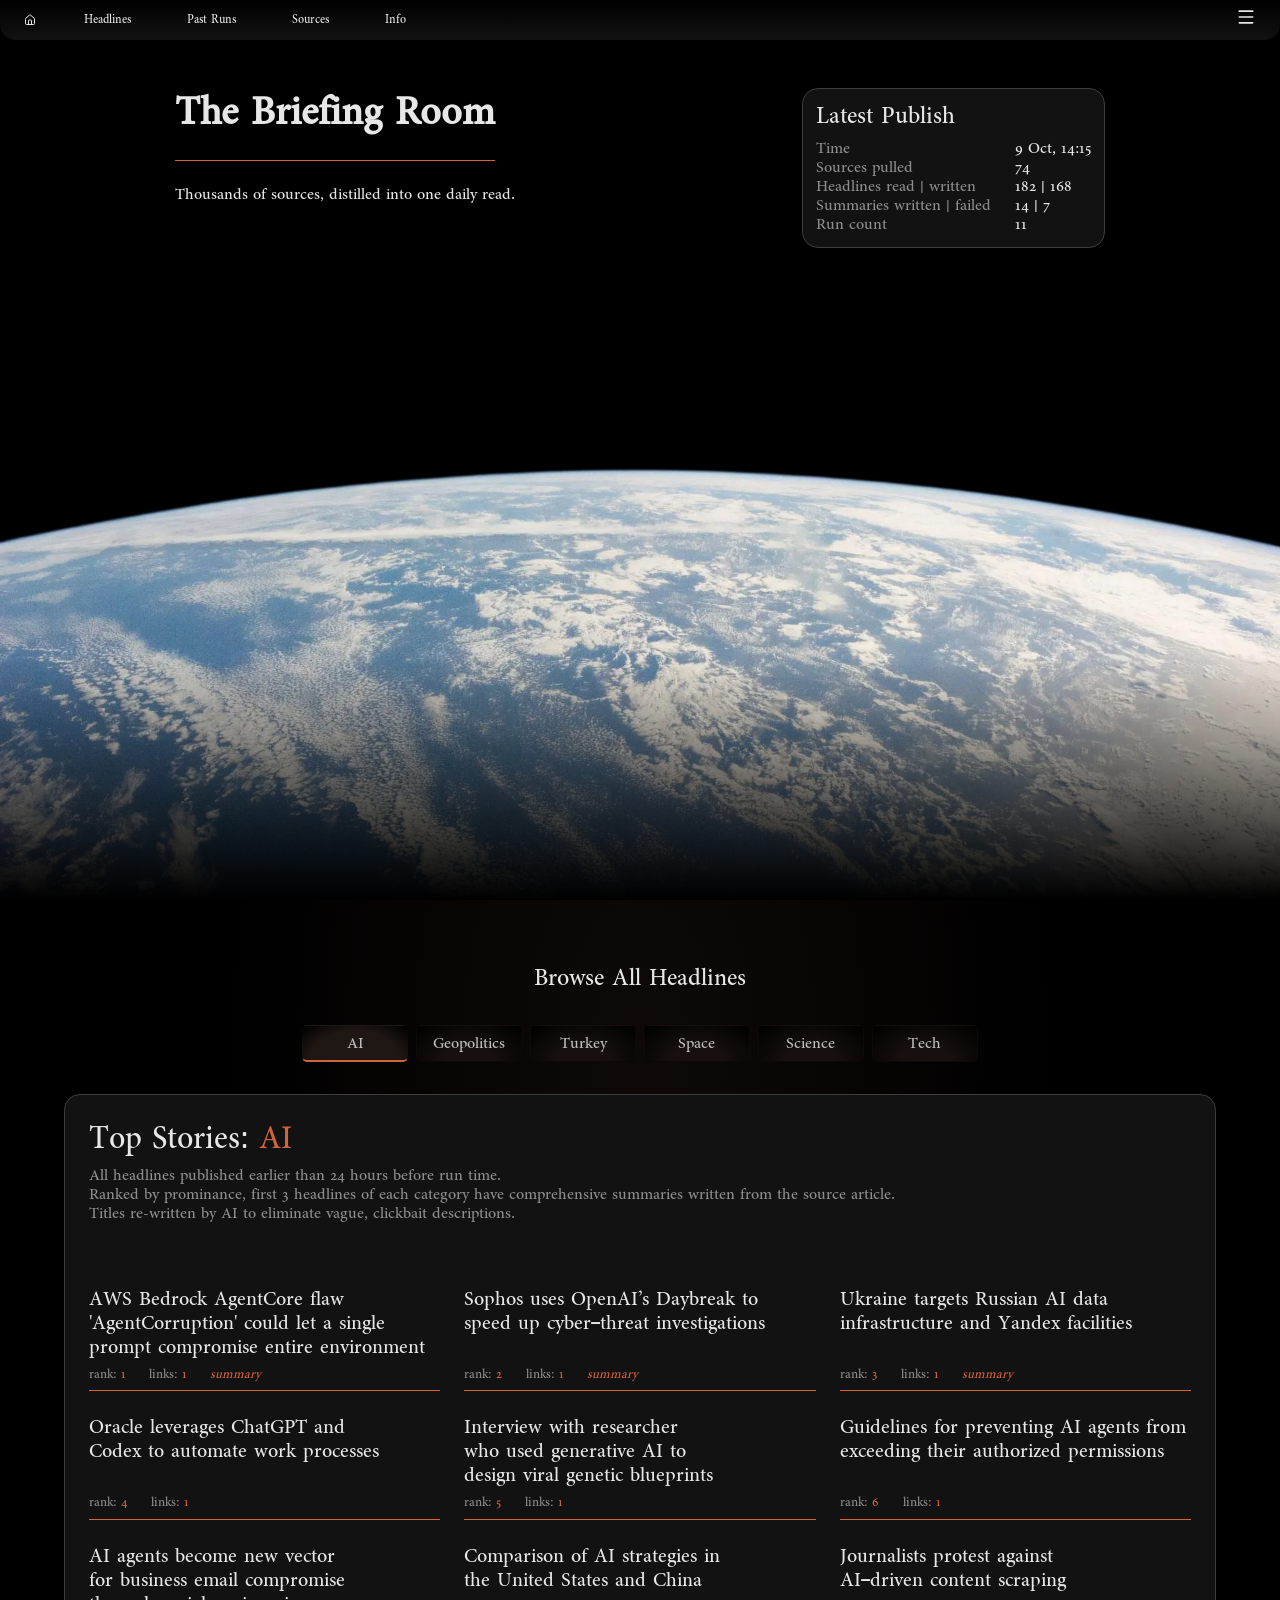
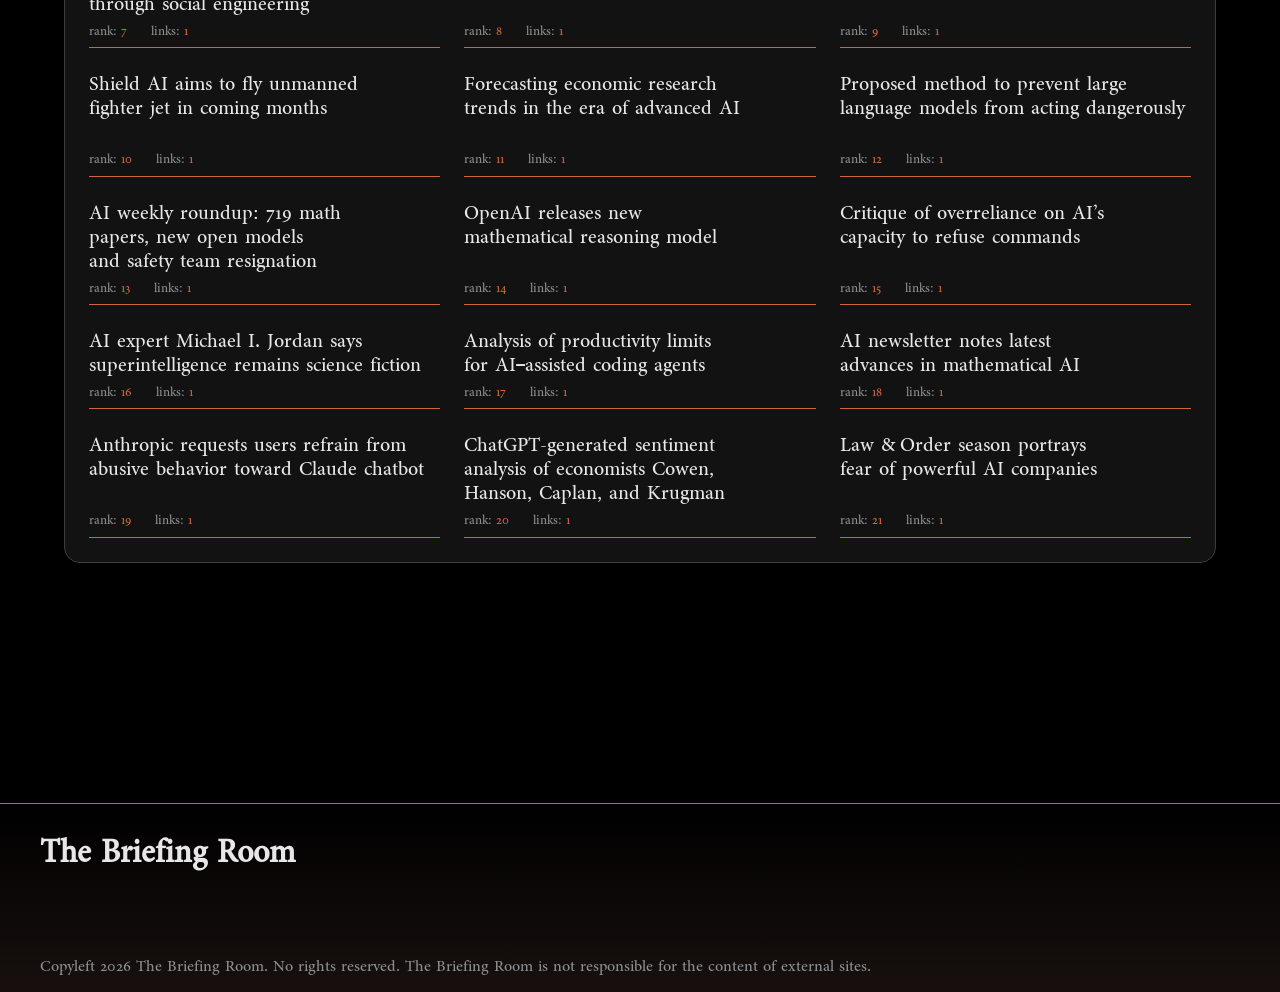
==== index.html @ f0067b44 "tr update 3" ====
<!DOCTYPE html><html lang="en" data-ws-project="fb9120da-2b1c-4ccf-bf5f-71def2e6c4e9" data-ws-version="3525" data-ws-last-published="2026-09-27T17:08:32.167Z"><head><link rel="stylesheet" type="text/css" href="/assets/static/index.CvDtAY9v.css"><meta charSet="UTF-8"/><meta name="viewport" content="width=device-width,initial-scale=1"/><link rel="preload" href="/assets/Shafarik-Regular_9bSiKbB4j5vcWp-Bxa6OO.ttf" as="font" crossorigin="anonymous"/><link rel="preload" href="/assets/earthtrp_NDisKrvY9HF0jDe0xLsCO.png" as="image"/><meta property="og:url" content="https://url/"/><meta property="og:title" content="The Briefing Room"/><meta property="og:type" content="website"/><meta name="description" content="Thousands of sources, distilled into one daily read."/><meta property="og:description" content="Thousands of sources, distilled into one daily read."/><title>The Briefing Room</title></head><body class="w-element cfxppza"><div class="w-box"><div style="display:contents"><div style="display:contents"><div class="w-html-embed"><style>

  p {
    margin: 0;
  }

  html {
    scrollbar-width: thin;
    scrollbar-color: #5a5a5a #0a0a0a;
  }

</style></div><nav class="w-box csfnuu6 c17rhx11 c70x67w cbc2eum c161xukc cd4351x cob4xeh c2n3q7c czy33w6 c1f3638n c1t81kl c18595wj cv0opgf cljibk4 c1rydsyj c2k7pl0 c18to597 chbtxn1 cdohhj7 crph8oc cne54ou cg4hdbz c16r4tsj cuii3fp c1ijdlmk cxcleii cvoe0gd c11pdxef cvtfhx3 cnh0o2g cnlv0lv c15sv4fy c19ictfg"><a class="w-link c1twez3z c1gee7l9 cvin9p0 cyvct4 c16izf2h c698tej c5f1x74 cckc86t c1b3f41s c1bltn2j cgv4qat ck480fc c1n0uj3l c196khc8 c133gri6" href="/#Hero"><div class="w-html-embed cvin9p0 cpd980g c8mdhbu c1x5tyz3 c1v4y7im c1hqtvw0 cl8jiqw"><svg xmlns="http://www.w3.org/2000/svg" width="100%" height="100%" viewBox="0 0 24 24" fill="none" stroke="currentColor" stroke-width="2" stroke-linecap="round" stroke-linejoin="round" class="lucide lucide-house preview-icon"><path d="M15 21v-8a1 1 0 0 0-1-1h-4a1 1 0 0 0-1 1v8"/><path d="M3 10a2 2 0 0 1 .709-1.528l7-6a2 2 0 0 1 2.582 0l7 6A2 2 0 0 1 21 10v9a2 2 0 0 1-2 2H5a2 2 0 0 1-2-2z"/></svg></div></a><a class="w-link c1twez3z c1gee7l9 cvin9p0 cyvct4 c16izf2h c698tej c5f1x74 cckc86t c1b3f41s c1bltn2j cgv4qat ck480fc c1ah1v8z c196khc8 c133gri6" href="/#headlines"><p class="w-element">Headlines</p></a><a class="w-link c1twez3z c1gee7l9 cvin9p0 cyvct4 c16izf2h c698tej c5f1x74 cckc86t c1b3f41s c1bltn2j cgv4qat ck480fc c1ah1v8z c196khc8 c133gri6" href="#"><p class="w-element">Past Runs</p></a><a class="w-link c1twez3z c1gee7l9 cvin9p0 cyvct4 c16izf2h c698tej c5f1x74 cckc86t c1b3f41s c1bltn2j cgv4qat ck480fc c1ah1v8z c196khc8 c133gri6" href="#"><p class="w-element">Sources</p></a><a class="w-link c1twez3z c1gee7l9 cvin9p0 cyvct4 c16izf2h c698tej c5f1x74 cckc86t c1b3f41s c1bltn2j cgv4qat ck480fc c1ah1v8z c196khc8 c133gri6" href="#"><p class="w-element">Info</p></a><div class="w-element c17rhx11 cob4xeh cawno9i cxcleii c1bijo7k c5pdrki"><div class="w-element c7c5reo c5nbs2c chqqrp8"><button type="button" class="w-button c1twez3z c1gee7l9 cvin9p0 cyvct4 c16izf2h c698tej c5f1x74 cckc86t c1b3f41s c1bltn2j cgv4qat ck480fc c16r4tsj c1e5288q c1nons42 c16ipnxn cqbvvfj c1n0uj3l c196khc8" aria-haspopup="dialog" aria-expanded="false" data-state="closed"><div class="w-html-embed cvin9p0 c8dhq8x c1xwsfan c1ckvzrg cevczoe c1ravfdv c1uuucxm c19bqqfi c14ju4kd"><svg xmlns="http://www.w3.org/2000/svg" width="100%" height="100%" viewBox="0 0 24 24" fill="none" stroke="currentColor" stroke-width="2" stroke-linecap="round" stroke-linejoin="round" class="lucide lucide-menu preview-icon"><path d="M4 5h16"/><path d="M4 12h16"/><path d="M4 19h16"/></svg></div></button></div></div></nav></div></div><main class="w-box"><section id="Hero" class="w-box c1twyaqb c1tjgi2 c20egce cdgoe1p comhyvp c19vydaa c1ckfhu3 ce4mkq5 c3on4g8 c19f70lm cb7yes4 c15wyout c15iybqc c1vf0kms c1o5ew88 c44amu5"><div class="w-box csfnuu6 c17rhx11 c70x67w cbc2eum c161xukc c149rcjr cob4xeh c1j51fr2 cp232cs c18ead0b c1t7by27 c1gd8e62"><div class="w-element cob4xeh coov778 cq6r7yr cyvct4 c114ejvr c1bzd6sk c1okz6h8 c18ulycg c15omdv4"><div class="w-element c1j51fr2 c5lhmjb c16izf2h cob4xeh czy33w6 c1f3638n ckuz4de c1w1ffgk chdhkzq c1aoda1l c1jjjse2 cdagd3j"><h1 class="w-element c298lu1 c8a0nsd c13oh3ta c1gee7l9 cln2jy9 cumn5oe cyloomc c2wkjg chrrpd4 cij2lx0 co7okdx">The Briefing Room</h1><p class="w-element c1t2qlgr">Thousands of sources, distilled into one daily read.</p></div><div class="w-element cob4xeh c1j51fr2 c1fo75f4 ctq28j8 c1e4jcf0 crn0ak9 cne54ou cg4hdbz c1k18c5f c1p73hxi ca6hzv8 cf6sbe9"><div class="w-element"><h3 class="w-element cfxppza c13oh3ta cpse1oy c1vypw6b">Latest Publish</h3></div><div class="w-element c1nm5j5h c1oylv2s cnsejjd c1rydsyj c1t81kl c16v0ii6 c18ead0b"><p class="w-element c18p3bgh">Time</p><p data-stat="last_run" class="w-element c1hfqx2c">Today, 08:21</p><p class="w-element c18p3bgh">Sources pulled</p><p data-stat="sources" class="w-element c1hfqx2c">74</p><p class="w-element c18p3bgh">Headlines read | written</p><p data-stat="headlines" class="w-element c1hfqx2c">189 | 170</p><p class="w-element c18p3bgh">Summaries written | failed</p><p data-stat="summaries" class="w-element c1hfqx2c">13 | 21</p><p class="w-element c18p3bgh">Run count</p><p data-stat="runs" class="w-element c1hfqx2c">3</p></div></div></div></div></section><section id="headlines" class="w-box cj5okpt c1iqb3yf csn8sih cfj54ic c14exf0c"><div class="w-box csfnuu6 c17rhx11 c70x67w cbc2eum c161xukc c149rcjr cob4xeh c1j51fr2 cp232cs c18ead0b c1t7by27 c1iu21ve cryj5ix cvrk7l6 crn5511"><div class="w-element cob4xeh c1j51fr2 cyvct4 c16izf2h c161xukc czy33w6 c1f3638n"><h2 class="w-element cfxppza c13oh3ta cgicz1m c1gee7l9 c1ow0dso c1rzyz99 cq4mt3p">Browse All Headlines</h2><div dir="ltr" data-orientation="horizontal" class="w-tabs cob4xeh c1j51fr2 czy33w6 c1f3638n cyvct4 c1t81kl c161xukc"><div role="tablist" aria-orientation="horizontal" class="w-tabs-list cds45qa cv0opgf cljibk4 c1rydsyj c1fo75f4 ctq28j8 c1t7by27 ct1cei5 c16r4tsj c19biwap c1gueel3 c85h01x c1ykajb7 c1hx5mxa cgb6b6z c1rcw0yo c1ouz2nq c15yupff cqml774 cs9lo4i" tabindex="-1" data-orientation="horizontal" style="outline:none"><button type="button" role="tab" aria-selected="true" aria-controls="radix-:R2l6:-content-0" data-state="active" id="radix-:R2l6:-trigger-0" data-ws-index="0" class="w-tab-trigger cl7p042 c19biwap c1gueel3 c85h01x c1ykajb7 c16r4tsj c133u2rr c2p04ir c2w1pbo cxbee05 crh7z99 c1ow92r5 c1esvgya coj5cxm c3iichp c1llhdmq cbzc1hm c11y0hkl c562f7v cn2331d c1x2n9r6 c13ihcxf c1xjarkk cs52r4m ck388ga cnyl20t c186lo8p cejhyyt c1aty77d c1qnyub7" tabindex="-1" data-orientation="horizontal" data-radix-collection-item=""><div class="w-element"><h3 class="w-element cfxppza c13oh3ta cpse1oy c1dh33ct c1ckvzrg cevczoe c1ravfdv c1uuucxm c1v4y7im cpon7vt">AI</h3></div></button><button type="button" role="tab" aria-selected="false" aria-controls="radix-:R2l6:-content-1" data-state="inactive" id="radix-:R2l6:-trigger-1" data-ws-index="1" class="w-tab-trigger cl7p042 c19biwap c1gueel3 c85h01x c1ykajb7 c16r4tsj c133u2rr c2p04ir c2w1pbo cxbee05 crh7z99 c1ow92r5 c1esvgya coj5cxm c3iichp c1llhdmq cbzc1hm c11y0hkl c562f7v cn2331d c1x2n9r6 c13ihcxf c1xjarkk cs52r4m ck388ga cnyl20t c186lo8p cejhyyt c1aty77d c1qnyub7" tabindex="-1" data-orientation="horizontal" data-radix-collection-item=""><div class="w-element"><h3 class="w-element cfxppza c13oh3ta cpse1oy c1dh33ct c1ckvzrg cevczoe c1ravfdv c1uuucxm c1v4y7im cpon7vt">Geopolitics</h3></div></button><button type="button" role="tab" aria-selected="false" aria-controls="radix-:R2l6:-content-2" data-state="inactive" id="radix-:R2l6:-trigger-2" data-ws-index="2" class="w-tab-trigger cl7p042 c19biwap c1gueel3 c85h01x c1ykajb7 c16r4tsj c133u2rr c2p04ir c2w1pbo cxbee05 crh7z99 c1ow92r5 c1esvgya coj5cxm c3iichp c1llhdmq cbzc1hm c11y0hkl c562f7v cn2331d c1x2n9r6 c13ihcxf c1xjarkk cs52r4m ck388ga cnyl20t c186lo8p cejhyyt c1aty77d c1qnyub7" tabindex="-1" data-orientation="horizontal" data-radix-collection-item=""><div class="w-element"><h3 class="w-element cfxppza c13oh3ta cpse1oy c1dh33ct c1ckvzrg cevczoe c1ravfdv c1uuucxm c1v4y7im cpon7vt">Turkey</h3></div></button><button type="button" role="tab" aria-selected="false" aria-controls="radix-:R2l6:-content-3" data-state="inactive" id="radix-:R2l6:-trigger-3" data-ws-index="3" class="w-tab-trigger cl7p042 c19biwap c1gueel3 c85h01x c1ykajb7 c16r4tsj c133u2rr c2p04ir c2w1pbo cxbee05 crh7z99 c1ow92r5 c1esvgya coj5cxm c3iichp c1llhdmq cbzc1hm c11y0hkl c562f7v cn2331d c1x2n9r6 c13ihcxf c1xjarkk cs52r4m ck388ga cnyl20t c186lo8p cejhyyt c1aty77d c1qnyub7" tabindex="-1" data-orientation="horizontal" data-radix-collection-item=""><div class="w-element"><h3 class="w-element cfxppza c13oh3ta cpse1oy c1dh33ct c1ckvzrg cevczoe c1ravfdv c1uuucxm c1v4y7im cpon7vt">Space</h3></div></button><button type="button" role="tab" aria-selected="false" aria-controls="radix-:R2l6:-content-4" data-state="inactive" id="radix-:R2l6:-trigger-4" data-ws-index="4" class="w-tab-trigger cl7p042 c19biwap c1gueel3 c85h01x c1ykajb7 c16r4tsj c133u2rr c2p04ir c2w1pbo cxbee05 crh7z99 c1ow92r5 c1esvgya coj5cxm c3iichp c1llhdmq cbzc1hm c11y0hkl c562f7v cn2331d c1x2n9r6 c13ihcxf c1xjarkk cs52r4m ck388ga cnyl20t c186lo8p cejhyyt c1aty77d c1qnyub7" tabindex="-1" data-orientation="horizontal" data-radix-collection-item=""><div class="w-element"><h3 class="w-element cfxppza c13oh3ta cpse1oy c1dh33ct c1ckvzrg cevczoe c1ravfdv c1uuucxm c1v4y7im cpon7vt">Science</h3></div></button><button type="button" role="tab" aria-selected="false" aria-controls="radix-:R2l6:-content-5" data-state="inactive" id="radix-:R2l6:-trigger-5" data-ws-index="5" class="w-tab-trigger cl7p042 c19biwap c1gueel3 c85h01x c1ykajb7 c16r4tsj c133u2rr c2p04ir c2w1pbo cxbee05 crh7z99 c1ow92r5 c1esvgya coj5cxm c3iichp c1llhdmq cbzc1hm c11y0hkl c562f7v cn2331d c1x2n9r6 c13ihcxf c1xjarkk cs52r4m ck388ga cnyl20t c186lo8p cejhyyt c1aty77d c1qnyub7" tabindex="-1" data-orientation="horizontal" data-radix-collection-item=""><div class="w-element"><h3 class="w-element cfxppza c13oh3ta cpse1oy c1dh33ct c1ckvzrg cevczoe c1ravfdv c1uuucxm c1v4y7im cpon7vt">Tech</h3></div></button></div><div data-state="active" data-orientation="horizontal" role="tabpanel" aria-labelledby="radix-:R2l6:-trigger-0" id="radix-:R2l6:-content-0" tabindex="0" data-ws-index="0" class="w-tab-content c161xukc" style="animation-duration:0s"><div class="w-element c161xukc c1k18c5f c1e4jcf0 crn0ak9 cne54ou cg4hdbz cob4xeh c1j51fr2 coov778 cq6r7yr c1p73hxi c1wtb2nd c1dquc6e"><div class="w-element cob4xeh c1j51fr2 c1fo75f4 ctq28j8"><h2 class="w-element cfxppza c13oh3ta cgicz1m c1gee7l9 cnebf8">Top Stories: <span class="w-element c164z340">AI</span></h2><p class="w-element c18p3bgh cizh036 c169yw6o">Ranked by prominance, first 3 headlines of each category have comprehensive summaries written from the source article.<br/><br/>Tap on the headlines to reveal content.</p><p class="w-element c18p3bgh c133gri6">All headlines published earlier than 24 hours before run time.<br/>Ranked by prominance, first 3 headlines of each category have comprehensive summaries written from the source article.<br/>Titles re-written by AI to eliminate vague, clickbait descriptions.</p></div><div data-headlines="AI" class="w-element c1nm5j5h c1j51fr2 czy33w6 c1f3638n cwenp1l c1ncd8jc c1rydsyj c161xukc cpyyiwy c108y1je c11x10w6 cxcleii"><div data-card="1" class="w-element cob4xeh c1j51fr2 c1fo75f4 ctq28j8 c1ehtneo cx36i7r c1h7bhpc cyloomc c2wkjg chrrpd4 cij2lx0"><div data-role="toggle" class="w-element cob4xeh c1j51fr2 c1fo75f4 ctq28j8 c5f1x74 cvnxmvu"><h4 data-role="title" class="w-element cfxppza c13oh3ta cpse1oy crsdh4j c1hfqx2c crmkuje c161o86n c1t0fj36 cq1tmrv">Researchers announce a faster method for breaking RSA encryption</h4><div class="w-element cvin9p0 czy33w6 c1f3638n c18p3bgh cyvct4 c1t81kl cxpzdud cvygzud"><div class="w-element cvin9p0 cyvct4 c1t81kl c1lxely5 cjwf4n6"><p class="w-element c1v4y7im">rank:</p><p data-role="rank" class="w-element c164z340">0</p></div><div class="w-element cvin9p0 cyvct4 c1t81kl c1lxely5 cjwf4n6"><p class="w-element c1v4y7im">links:</p><p data-role="linkcount" class="w-element c164z340">0</p></div><div class="w-element cvin9p0 c1lxely5 cjwf4n6"><p data-role="summary-flag" class="w-element c164z340 c1kutpm2">summary</p></div></div></div><div data-role="panel" class="w-element czc2ibc c1aauwkp ce19ofo chbtxn1 c1k18c5f cj5okpt cbc2eum c70x67w chhlj9m c161xukc cb62y8o c1jnc5zi c19znql2 c1njd4nq ctgokv9 c1rzyz99"><p data-role="summary" class="w-element c12h8662 c1u7fets cl8jiqw c1ehtneo">GitLab has disclosed a critical remote code execution (RCE) flaw, tracked as CVE-2026-90970, in its AI Gateway service that could allow authenticated users with Duo Agent Platform access to execute arbitrary commands on unpatched instances. The vulnerability, stemming from improper input neutralization, affects self-hosted AI Gateway deployments used by GitLab Self-Managed customers, though GitLab-hosted instances are already protected. GitLab has released patches in versions 19.2.4, 19.3.2, and 19.4.1 and urged immediate upgrades to mitigate the risk. This follows last month’s disclosure of a maximum-severity path traversal flaw in GitLab’s core editions that CISA added to its list of actively exploited vulnerabilities. As GitLab is widely used among Fortune 100 companies and other major enterprises, the impact of unpatched flaws could be significant.</p><div class="w-element cob4xeh c1j51fr2 c1fo75f4 ctq28j8 c161xukc"><a href="https://arstechnica.com/space/2026/10/rocket-report-spacex-completes-launch-triple-header-rocket-lab-nets-big-contract/" data-role="link" target="_blank" class="w-element c18p3bgh cqzezkl c1kutpm2 c16utfn5 c1761s3m ctsemvd c1rbzq2u c1jg59vd c9thjhi c1qm1t9r c196khc8">arstechnica.com</a></div></div></div></div></div></div><div data-state="inactive" data-orientation="horizontal" role="tabpanel" aria-labelledby="radix-:R2l6:-trigger-1" hidden="" id="radix-:R2l6:-content-1" tabindex="0" data-ws-index="1" class="w-tab-content c161xukc"></div><div data-state="inactive" data-orientation="horizontal" role="tabpanel" aria-labelledby="radix-:R2l6:-trigger-2" hidden="" id="radix-:R2l6:-content-2" tabindex="0" data-ws-index="2" class="w-tab-content c161xukc"></div><div data-state="inactive" data-orientation="horizontal" role="tabpanel" aria-labelledby="radix-:R2l6:-trigger-3" hidden="" id="radix-:R2l6:-content-3" tabindex="0" data-ws-index="3" class="w-tab-content c161xukc"></div><div data-state="inactive" data-orientation="horizontal" role="tabpanel" aria-labelledby="radix-:R2l6:-trigger-4" hidden="" id="radix-:R2l6:-content-4" tabindex="0" data-ws-index="4" class="w-tab-content c161xukc"></div><div data-state="inactive" data-orientation="horizontal" role="tabpanel" aria-labelledby="radix-:R2l6:-trigger-5" hidden="" id="radix-:R2l6:-content-5" tabindex="0" data-ws-index="5" class="w-tab-content c161xukc"></div></div></div></div></section></main><div style="display:contents"><div style="display:contents"><footer class="w-box"><div class="w-box csfnuu6 c17rhx11 c1hqtvw0 cawno9i c161xukc cd4351x cob4xeh c1j51fr2 coov778 cq6r7yr c1t7by27 c1gd8e62 c18f5aff c1ehtneo c16r4tsj c27gpgy c1u7fets c1ad2flo c2wkjg ck7f8 cij2lx0"><div class="w-element cob4xeh c2n3q7c c1t7by27 c2q4whl c17rhx11 csfnuu6 c161xukc"><div class="w-element"><h1 class="w-element c1waw16c">The Briefing Room</h1></div><a class="w-link c1twez3z c1gee7l9 cizh036 cyvct4 c16izf2h c698tej c5f1x74 cckc86t c1b3f41s c1bltn2j cgv4qat ck480fc c1n0uj3l c196khc8 cxcleii" href="/#Hero"><div class="w-html-embed cvin9p0 cpd980g c8mdhbu c1x5tyz3 c1v4y7im c1hqtvw0 cl8jiqw c1fondtf c1ehczsg c1jjjse2 cdagd3j cnh0o2g cnlv0lv c15sv4fy c19ictfg cv51k3d c13i91gs cs3jc1d c1kylopl c1bohih1 ck6wwn5"><svg xmlns="http://www.w3.org/2000/svg" width="100%" height="100%" viewBox="0 0 24 24" fill="none" stroke="currentColor" stroke-width="2" stroke-linecap="round" stroke-linejoin="round" class="lucide lucide-arrow-up preview-icon"><path d="m5 12 7-7 7 7"/><path d="M12 19V5"/></svg></div></a></div><div class="w-element cx36i7r cxpzdud c17rhx11 csfnuu6 c161xukc c2q4whl"><div class="w-element c1ehtneo"><p class="w-element c1ow0dso c18p3bgh">Copyleft 2026 The Briefing Room. No rights reserved. The Briefing Room is not responsible for the content of external sites.</p></div></div></div></footer></div></div></div><script id="vike_pageContext" type="application/json">{"pageId":"\/pages\/index","routeParams":{},"data":{"url":"https:\/\/url\/","system":{"params":{},"search":{},"origin":"https:\/\/url","pathname":"\/"},"resources":{},"pageMeta":{"title":"The Briefing Room","description":"Thousands of sources, distilled into one daily read.","excludePageFromSearch":false,"language":"!undefined","socialImageAssetName":"!undefined","socialImageUrl":"!undefined","status":"!undefined","redirect":"!undefined","content":"!undefined","custom":[]}}}</script><script id="vike_globalContext" type="application/json">{}</script><script src="/assets/entries/entry-server-routing.C1GfCOtP.js" type="module" async></script><link rel="modulepreload" href="/assets/entries/pages_index.DWiHKqdb.js" as="script" type="text/javascript"><link rel="modulepreload" href="/assets/chunks/chunk-Vk8BWYY0.js" as="script" type="text/javascript"><link rel="modulepreload" href="/assets/chunks/chunk-BrF5_ybM.js" as="script" type="text/javascript"></body></html>
---- assets/static/index.CvDtAY9v.css ----
@font-face{font-family:Shafarik;font-style:normal;font-weight:400;font-display:swap;src:url(/assets/Shafarik-Regular_9bSiKbB4j5vcWp-Bxa6OO.ttf) format("truetype")}@font-face{font-family:JetBrainsMonoNL Nerd Font Propo;font-style:normal;font-weight:400;font-display:swap;src:url(/assets/JetBrainsMonoNLNerdFontPropo-Regular_N6G4fjfH4DX3wkWehSh9m.ttf) format("truetype")}@layer presets{:root{display:grid;min-height:100%;grid-template-rows:auto;grid-template-columns:1fr;font-family:Arial,Roboto,sans-serif;font-size:16px;line-height:1.2;white-space:pre-wrap;white-space-collapse:preserve}a.w-element{box-sizing:border-box}body.w-element{box-sizing:border-box;-webkit-font-smoothing:antialiased;-moz-osx-font-smoothing:grayscale;margin:0}div.w-element,h1.w-element,h2.w-element,h3.w-element,h4.w-element,p.w-element,span.w-element{box-sizing:border-box}div.w-html-embed{display:contents;white-space:normal;white-space-collapse:collapse}div.w-box{box-sizing:border-box}footer.w-box{box-sizing:border-box}main.w-box{box-sizing:border-box}nav.w-box{box-sizing:border-box}section.w-box{box-sizing:border-box}div.w-tabs,div.w-tabs-list{box-sizing:border-box}button.w-tab-trigger{font-family:inherit;font-size:100%;line-height:1.15;box-sizing:border-box;text-transform:none;background-color:transparent;background-image:none;border:0px solid rgb(226 232 240 / 1);margin:0;padding:0}div.w-tab-content{box-sizing:border-box}a.w-link{box-sizing:border-box;display:inline-block}button.w-button{font-family:inherit;font-size:100%;line-height:1.15;box-sizing:border-box;border-top-style:solid;border-right-style:solid;border-bottom-style:solid;border-left-style:solid;text-transform:none;margin:0}div.w-dialog-overlay,div.w-dialog-content{box-sizing:border-box}button.w-close-button{background-color:transparent;background-image:none;font-family:inherit;font-size:100%;line-height:1.15;box-sizing:border-box;text-transform:none;border:0px solid rgb(226 232 240 / 1);margin:0;padding:0}div.w-text{box-sizing:border-box;min-height:1em}body.w-body{box-sizing:border-box;-webkit-font-smoothing:antialiased;-moz-osx-font-smoothing:grayscale;margin:0}h1.w-heading,h2.w-heading,h3.w-heading,p.w-paragraph{box-sizing:border-box}a.w-rich-text-link{box-sizing:border-box;display:inline-block}span.w-text-1{box-sizing:border-box}blockquote.w-blockquote{margin:0 0 10px;padding:10px 20px;border-left:5px solid rgb(226 226 226 / 1)}ul.w-list{box-sizing:border-box;margin-top:0;margin-bottom:10px;padding-left:40px}li.w-list-item{box-sizing:border-box}hr.w-separator{height:1px;color:inherit;box-sizing:border-box;background-color:gray;border-top-style:none;border-right-style:none;border-left-style:none;border-bottom-style:none}code.w-code-text{font-family:ui-monospace,SFMono-Regular,Consolas,Liberation Mono,Menlo,monospace;font-size:1em;box-sizing:border-box;display:block;padding-left:.2em;padding-right:.2em;color:var(--w-code-text-theme-color);background-color:var(--w-code-text-theme-background, rgb(238 238 238 / 1));white-space:pre-wrap;white-space-collapse:preserve}b.w-bold-text{font-weight:700;box-sizing:border-box}}@media all{.cob4xeh{display:flex}.c16izf2h{justify-content:center}.cyvct4{align-items:center}.cpvvqhr{background-color:#fff}.c1h7bhpc{position:relative}.cwvwnio{text-align:center}.cocgltk{font-weight:900}.c1eosur5{font-size:8rem}.chlwf6e{line-height:1}.cqqr67r{letter-spacing:-.05em}.czc2ibc{position:absolute}.c1fts8i3{top:0}.c1o8eg5l{right:-.125rem}.cdywqtx{bottom:0}.cs82pl1{left:.125rem}.c1awv0y1{opacity:.3}.c1nzthyh{right:.125rem}.c1ldi69p{left:-.125rem}.c5go9bg{top:50%}.c1mk1iyk{left:0}.c161xukc{width:100%}.cxdnje{height:.375rem}.c17ppy0y{margin-top:1.5rem}.c1v803pv{font-weight:700}.com38bq{font-size:1.5rem}.cr1lf1k{line-height:2rem}.c1qi2w0u{letter-spacing:.05em}.cvin9p0{display:inline-flex}.c14huppp{row-gap:6px}.c2hbs0c{column-gap:6px}.c2k7pl0{position:fixed}.c4wwr3a{z-index:1000}.c10gpn7d{padding-top:6px}.c1ed4x66{padding-right:10px}.c1l9qpxp{padding-bottom:6px}.ctdue8{padding-left:10px}.c1pn6tzf{right:16px}.cbsld71{bottom:16px}.cg3ov2y{color:#fbfcfd}.c1eds223{font-family:system-ui,sans-serif}.cr9n4a2{font-size:12px}.c7lo1oj{font-weight:500}.c1c3xeqv{border-top-left-radius:9px}.c126gu7{border-top-right-radius:9px}.cbxe4wi{border-bottom-right-radius:9px}.c54tnlw{border-bottom-left-radius:9px}.c1twez3z{text-decoration-line:none}.ckuwonh{-webkit-background-clip:padding-box,border-box;background-clip:padding-box,border-box}.ccgsf8b{background-origin:padding-box,border-box}.coqi21d{background-image:linear-gradient(135deg,#4a4efa,#bd2fdb 66%,#ec59ce),linear-gradient(135deg,#92fddc,#7d7ffb 31.94%,#ed72fe 64.24%,#fdd791)}.cs9gowi{border:1px solid transparent}.ci6l3k9{white-space:nowrap}.cvc7sj0{display:block}.c19unh3u{width:16px}.c57x64x{height:16px}.c1eokbm8{flex-shrink:0}:root{--font-lineheight-00: .95;--font-lineheight-0: 1.1;--font-lineheight-1: 1.25;--font-lineheight-2: 1.375;--font-lineheight-3: 1.5;--font-lineheight-4: 1.75;--font-lineheight-5: 2;--font-letterspacing-0: -.05em;--font-letterspacing-1: .025em;--font-letterspacing-2: .05em;--font-letterspacing-3: .075em;--font-letterspacing-4: .15em;--font-letterspacing-5: .5em;--font-letterspacing-6: .75em;--font-letterspacing-7: 1em;--font-size-00: .5rem;--font-size-0: .75rem;--font-size-1: 1rem;--font-size-2: 1.1rem;--font-size-3: 1.25rem;--font-size-4: 1.5rem;--font-size-5: 2rem;--font-size-6: 2.5rem;--font-size-7: 3rem;--font-size-8: 3.5rem;--font-size-fluid-0: clamp(.75rem,2vw,1rem);--font-size-fluid-1: clamp(1rem,4vw,1.5rem);--font-size-fluid-2: clamp(1.5rem,6vw,2.5rem);--font-size-fluid-3: clamp(2rem,9vw,3.5rem);--size-000: -.5rem;--size-00: -.25rem;--size-1: .25rem;--size-2: .5rem;--size-3: 1rem;--size-4: 1.25rem;--size-5: 1.5rem;--size-6: 1.75rem;--size-7: 2rem;--size-8: 3rem;--size-9: 4rem;--size-10: 5rem;--size-11: 7.5rem;--size-12: 10rem;--size-13: 15rem;--size-14: 20rem;--size-15: 30rem;--size-px-000: -8px;--size-px-00: -4px;--size-px-1: 4px;--size-px-2: 8px;--size-px-3: 16px;--size-px-4: 20px;--size-px-5: 24px;--size-px-6: 28px;--size-px-7: 32px;--size-px-8: 48px;--size-px-9: 64px;--size-px-10: 80px;--size-px-11: 120px;--size-px-12: 160px;--size-px-13: 240px;--size-px-14: 320px;--size-px-15: 480px;--size-fluid-1: clamp(.5rem,1vw,1rem);--size-fluid-2: clamp(1rem,2vw,1.5rem);--size-fluid-3: clamp(1.5rem,3vw,2rem);--size-fluid-4: clamp(2rem,4vw,3rem);--size-fluid-5: clamp(4rem,5vw,5rem);--size-fluid-6: clamp(5rem,7vw,7.5rem);--size-fluid-7: clamp(7.5rem,10vw,10rem);--size-fluid-8: clamp(10rem,20vw,15rem);--size-fluid-9: clamp(15rem,30vw,20rem);--size-fluid-10: clamp(20rem,40vw,30rem);--size-content-1: 20ch;--size-content-2: 45ch;--size-content-3: 60ch;--size-header-1: 20ch;--size-header-2: 25ch;--size-header-3: 35ch;--size-xxs: 240px;--size-xs: 360px;--size-sm: 480px;--size-md: 768px;--size-lg: 1024px;--size-xl: 1440px;--size-xxl: 1920px;--size-relative-000: -.5ch;--size-relative-00: -.25ch;--size-relative-1: .25ch;--size-relative-2: .5ch;--size-relative-3: 1ch;--size-relative-4: 1.25ch;--size-relative-5: 1.5ch;--size-relative-6: 1.75ch;--size-relative-7: 2ch;--size-relative-8: 3ch;--size-relative-9: 4ch;--size-relative-10: 5ch;--size-relative-11: 7.5ch;--size-relative-12: 10ch;--size-relative-13: 15ch;--size-relative-14: 20ch;--size-relative-15: 30ch;--ease-1: cubic-bezier(.25,0,.5,1);--ease-2: cubic-bezier(.25,0,.4,1);--ease-3: cubic-bezier(.25,0,.3,1);--ease-4: cubic-bezier(.25,0,.2,1);--ease-5: cubic-bezier(.25,0,.1,1);--ease-in-1: cubic-bezier(.25,0,1,1);--ease-in-2: cubic-bezier(.5,0,1,1);--ease-in-3: cubic-bezier(.7,0,1,1);--ease-in-4: cubic-bezier(.9,0,1,1);--ease-in-5: cubic-bezier(1,0,1,1);--ease-out-1: cubic-bezier(0,0,.75,1);--ease-out-2: cubic-bezier(0,0,.5,1);--ease-out-3: cubic-bezier(0,0,.3,1);--ease-out-4: cubic-bezier(0,0,.1,1);--ease-out-5: cubic-bezier(0,0,0,1);--ease-in-out-1: cubic-bezier(.1,0,.9,1);--ease-in-out-2: cubic-bezier(.3,0,.7,1);--ease-in-out-3: cubic-bezier(.5,0,.5,1);--ease-in-out-4: cubic-bezier(.7,0,.3,1);--ease-in-out-5: cubic-bezier(.9,0,.1,1);--ease-elastic-out-1: cubic-bezier(.5,.75,.75,1.25);--ease-elastic-out-2: cubic-bezier(.5,1,.75,1.25);--ease-elastic-out-3: cubic-bezier(.5,1.25,.75,1.25);--ease-elastic-out-4: cubic-bezier(.5,1.5,.75,1.25);--ease-elastic-out-5: cubic-bezier(.5,1.75,.75,1.25);--ease-elastic-in-1: cubic-bezier(.5,-.25,.75,1);--ease-elastic-in-2: cubic-bezier(.5,-.5,.75,1);--ease-elastic-in-3: cubic-bezier(.5,-.75,.75,1);--ease-elastic-in-4: cubic-bezier(.5,-1,.75,1);--ease-elastic-in-5: cubic-bezier(.5,-1.25,.75,1);--ease-elastic-in-out-1: cubic-bezier(.5,-.1,.1,1.5);--ease-elastic-in-out-2: cubic-bezier(.5,-.3,.1,1.5);--ease-elastic-in-out-3: cubic-bezier(.5,-.5,.1,1.5);--ease-elastic-in-out-4: cubic-bezier(.5,-.7,.1,1.5);--ease-elastic-in-out-5: cubic-bezier(.5,-.9,.1,1.5);--ease-step-1: steps(2);--ease-step-2: steps(3);--ease-step-3: steps(4);--ease-step-4: steps(7);--ease-step-5: steps(10);--ease-elastic-1: var(--ease-elastic-out-1);--ease-elastic-2: var(--ease-elastic-out-2);--ease-elastic-3: var(--ease-elastic-out-3);--ease-elastic-4: var(--ease-elastic-out-4);--ease-elastic-5: var(--ease-elastic-out-5);--ease-squish-1: var(--ease-elastic-in-out-1);--ease-squish-2: var(--ease-elastic-in-out-2);--ease-squish-3: var(--ease-elastic-in-out-3);--ease-squish-4: var(--ease-elastic-in-out-4);--ease-squish-5: var(--ease-elastic-in-out-5);--ease-spring-1: linear(0,.006,.025 2.8%,.101 6.1%,.539 18.9%,.721 25.3%,.849 31.5%,.937 38.1%,.968 41.8%,.991 45.7%,1.006 50.1%,1.015 55%,1.017 63.9%,1.001);--ease-spring-2: linear(0,.007,.029 2.2%,.118 4.7%,.625 14.4%,.826 19%,.902,.962,1.008 26.1%,1.041 28.7%,1.064 32.1%,1.07 36%,1.061 40.5%,1.015 53.4%,.999 61.6%,.995 71.2%,1);--ease-spring-3: linear(0,.009,.035 2.1%,.141 4.4%,.723 12.9%,.938 16.7%,1.017,1.077,1.121,1.149 24.3%,1.159,1.163,1.161,1.154 29.9%,1.129 32.8%,1.051 39.6%,1.017 43.1%,.991,.977 51%,.974 53.8%,.975 57.1%,.997 69.8%,1.003 76.9%,1);--ease-spring-4: linear(0,.009,.037 1.7%,.153 3.6%,.776 10.3%,1.001,1.142 16%,1.185,1.209 19%,1.215 19.9% 20.8%,1.199,1.165 25%,1.056 30.3%,1.008 33%,.973,.955 39.2%,.953 41.1%,.957 43.3%,.998 53.3%,1.009 59.1% 63.7%,.998 78.9%,1);--ease-spring-5: linear(0,.01,.04 1.6%,.161 3.3%,.816 9.4%,1.046,1.189 14.4%,1.231,1.254 17%,1.259,1.257 18.6%,1.236,1.194 22.3%,1.057 27%,.999 29.4%,.955 32.1%,.942,.935 34.9%,.933,.939 38.4%,1 47.3%,1.011,1.017 52.6%,1.016 56.4%,1 65.2%,.996 70.2%,1.001 87.2%,1);--ease-bounce-1: linear(0,.004,.016,.035,.063,.098,.141,.191,.25,.316,.391 36.8%,.563,.766,1 58.8%,.946,.908 69.1%,.895,.885,.879,.878,.879,.885,.895,.908 89.7%,.946,1);--ease-bounce-2: linear(0,.004,.016,.035,.063,.098,.141 15.1%,.25,.391,.562,.765,1,.892 45.2%,.849,.815,.788,.769,.757,.753,.757,.769,.788,.815,.85,.892 75.2%,1 80.2%,.973,.954,.943,.939,.943,.954,.973,1);--ease-bounce-3: linear(0,.004,.016,.035,.062,.098,.141 11.4%,.25,.39,.562,.764,1 30.3%,.847 34.8%,.787,.737,.699,.672,.655,.65,.656,.672,.699,.738,.787,.847 61.7%,1 66.2%,.946,.908,.885 74.2%,.879,.878,.879,.885 79.5%,.908,.946,1 87.4%,.981,.968,.96,.957,.96,.968,.981,1);--ease-bounce-4: linear(0,.004,.016 3%,.062,.141,.25,.391,.562 18.2%,1 24.3%,.81,.676 32.3%,.629,.595,.575,.568,.575,.595,.629,.676 48.2%,.811,1 56.2%,.918,.86,.825,.814,.825,.86,.918,1 77.2%,.94 80.6%,.925,.92,.925,.94 87.5%,1 90.9%,.974,.965,.974,1);--ease-bounce-5: linear(0,.004,.016 2.5%,.063,.141,.25 10.1%,.562,1 20.2%,.783,.627,.534 30.9%,.511,.503,.511,.534 38%,.627,.782,1 48.7%,.892,.815,.769 56.3%,.757,.753,.757,.769 61.3%,.815,.892,1 68.8%,.908 72.4%,.885,.878,.885,.908 79.4%,1 83%,.954 85.5%,.943,.939,.943,.954 90.5%,1 93%,.977,.97,.977,1);--layer-1: 1;--layer-2: 2;--layer-3: 3;--layer-4: 4;--layer-5: 5;--layer-important: 2147483647;--shadow-color: 220 3% 15%;--shadow-strength: 1%;--inner-shadow-highlight: inset 0-.5px 0 0#fff,inset 0 .5px 0 0 rgba(0,0,0,.067);--shadow-1: 0 1px 2px -1px hsl(var(--shadow-color)/calc(var(--shadow-strength) + 9%));--shadow-2: 0 3px 5px -2px hsl(var(--shadow-color)/calc(var(--shadow-strength) + 3%)),0 7px 14px -5px hsl(var(--shadow-color)/calc(var(--shadow-strength) + 5%));--shadow-3: 0 -1px 3px 0 hsl(var(--shadow-color)/calc(var(--shadow-strength) + 2%)),0 1px 2px -5px hsl(var(--shadow-color)/calc(var(--shadow-strength) + 2%)),0 2px 5px -5px hsl(var(--shadow-color)/calc(var(--shadow-strength) + 4%)),0 4px 12px -5px hsl(var(--shadow-color)/calc(var(--shadow-strength) + 5%)),0 12px 15px -5px hsl(var(--shadow-color)/calc(var(--shadow-strength) + 7%));--shadow-4: 0 -2px 5px 0 hsl(var(--shadow-color)/calc(var(--shadow-strength) + 2%)),0 1px 1px -2px hsl(var(--shadow-color)/calc(var(--shadow-strength) + 3%)),0 2px 2px -2px hsl(var(--shadow-color)/calc(var(--shadow-strength) + 3%)),0 5px 5px -2px hsl(var(--shadow-color)/calc(var(--shadow-strength) + 4%)),0 9px 9px -2px hsl(var(--shadow-color)/calc(var(--shadow-strength) + 5%)),0 16px 16px -2px hsl(var(--shadow-color)/calc(var(--shadow-strength) + 6%));--shadow-5: 0 -1px 2px 0 hsl(var(--shadow-color)/calc(var(--shadow-strength) + 2%)),0 2px 1px -2px hsl(var(--shadow-color)/calc(var(--shadow-strength) + 3%)),0 5px 5px -2px hsl(var(--shadow-color)/calc(var(--shadow-strength) + 3%)),0 10px 10px -2px hsl(var(--shadow-color)/calc(var(--shadow-strength) + 4%)),0 20px 20px -2px hsl(var(--shadow-color)/calc(var(--shadow-strength) + 5%)),0 40px 40px -2px hsl(var(--shadow-color)/calc(var(--shadow-strength) + 7%));--shadow-6: 0 -1px 2px 0 hsl(var(--shadow-color)/calc(var(--shadow-strength) + 2%)),0 3px 2px -2px hsl(var(--shadow-color)/calc(var(--shadow-strength) + 3%)),0 7px 5px -2px hsl(var(--shadow-color)/calc(var(--shadow-strength) + 3%)),0 12px 10px -2px hsl(var(--shadow-color)/calc(var(--shadow-strength) + 4%)),0 22px 18px -2px hsl(var(--shadow-color)/calc(var(--shadow-strength) + 5%)),0 41px 33px -2px hsl(var(--shadow-color)/calc(var(--shadow-strength) + 6%)),0 100px 80px -2px hsl(var(--shadow-color)/calc(var(--shadow-strength) + 7%));--inner-shadow-0: inset 0 0 0 1px hsl(var(--shadow-color)/calc(var(--shadow-strength) + 9%));--inner-shadow-1: inset 0 1px 2px 0 hsl(var(--shadow-color)/calc(var(--shadow-strength) + 9%)),var(--inner-shadow-highlight);--inner-shadow-2: inset 0 1px 4px 0 hsl(var(--shadow-color)/calc(var(--shadow-strength) + 9%)),var(--inner-shadow-highlight);--inner-shadow-3: inset 0 2px 8px 0 hsl(var(--shadow-color)/calc(var(--shadow-strength) + 9%)),var(--inner-shadow-highlight);--inner-shadow-4: inset 0 2px 14px 0 hsl(var(--shadow-color)/calc(var(--shadow-strength) + 9%)),var(--inner-shadow-highlight);--ratio-square: 1;--ratio-landscape: 4/3;--ratio-portrait: 3/4;--ratio-widescreen: 16/9;--ratio-ultrawide: 18/5;--ratio-golden: 1.618/1;--gray-0: rgb(248 249 250 / 1);--gray-1: rgb(241 243 245 / 1);--gray-2: rgb(233 236 239 / 1);--gray-3: rgb(222 226 230 / 1);--gray-4: rgb(206 212 218 / 1);--gray-5: rgb(173 181 189 / 1);--gray-6: rgb(134 142 150 / 1);--gray-7: rgb(73 80 87 / 1);--gray-8: rgb(52 58 64 / 1);--gray-9: rgb(33 37 41 / 1);--gray-10: rgb(22 25 29 / 1);--gray-11: rgb(13 15 18 / 1);--gray-12: rgb(3 5 7 / 1);--stone-0: rgb(248 250 251 / 1);--stone-1: rgb(242 244 246 / 1);--stone-2: rgb(235 237 239 / 1);--stone-3: rgb(224 228 229 / 1);--stone-4: rgb(209 214 216 / 1);--stone-5: rgb(177 182 185 / 1);--stone-6: rgb(151 155 157 / 1);--stone-7: rgb(126 130 130 / 1);--stone-8: rgb(102 105 104 / 1);--stone-9: rgb(80 81 79 / 1);--stone-10: rgb(58 58 55 / 1);--stone-11: rgb(37 37 33 / 1);--stone-12: rgb(18 18 16 / 1);--red-0: rgb(255 245 245 / 1);--red-1: rgb(255 227 227 / 1);--red-2: rgb(255 201 201 / 1);--red-3: rgb(255 168 168 / 1);--red-4: rgb(255 135 135 / 1);--red-5: rgb(255 107 107 / 1);--red-6: rgb(250 82 82 / 1);--red-7: rgb(240 62 62 / 1);--red-8: rgb(224 49 49 / 1);--red-9: rgb(201 42 42 / 1);--red-10: rgb(176 37 37 / 1);--red-11: rgb(150 32 32 / 1);--red-12: rgb(125 26 26 / 1);--pink-0: rgb(255 240 246 / 1);--pink-1: rgb(255 222 235 / 1);--pink-2: rgb(252 194 215 / 1);--pink-3: rgb(250 162 193 / 1);--pink-4: rgb(247 131 172 / 1);--pink-5: rgb(240 101 149 / 1);--pink-6: rgb(230 73 128 / 1);--pink-7: rgb(214 51 108 / 1);--pink-8: rgb(194 37 92 / 1);--pink-9: rgb(166 30 77 / 1);--pink-10: rgb(140 25 65 / 1);--pink-11: rgb(115 21 54 / 1);--pink-12: rgb(89 16 42 / 1);--purple-0: rgb(248 240 252 / 1);--purple-1: rgb(243 217 250 / 1);--purple-2: rgb(238 190 250 / 1);--purple-3: rgb(229 153 247 / 1);--purple-4: rgb(218 119 242 / 1);--purple-5: rgb(204 93 232 / 1);--purple-6: rgb(190 75 219 / 1);--purple-7: rgb(174 62 201 / 1);--purple-8: rgb(156 54 181 / 1);--purple-9: rgb(134 46 156 / 1);--purple-10: rgb(112 38 130 / 1);--purple-11: rgb(90 30 105 / 1);--purple-12: rgb(68 23 79 / 1);--violet-0: rgb(243 240 255 / 1);--violet-1: rgb(229 219 255 / 1);--violet-2: rgb(208 191 255 / 1);--violet-3: rgb(177 151 252 / 1);--violet-4: rgb(151 117 250 / 1);--violet-5: rgb(132 94 247 / 1);--violet-6: rgb(121 80 242 / 1);--violet-7: rgb(112 72 232 / 1);--violet-8: rgb(103 65 217 / 1);--violet-9: rgb(95 61 196 / 1);--violet-10: rgb(82 53 171 / 1);--violet-11: rgb(70 45 145 / 1);--violet-12: rgb(58 37 120 / 1);--indigo-0: rgb(237 242 255 / 1);--indigo-1: rgb(219 228 255 / 1);--indigo-2: rgb(186 200 255 / 1);--indigo-3: rgb(145 167 255 / 1);--indigo-4: rgb(116 143 252 / 1);--indigo-5: rgb(92 124 250 / 1);--indigo-6: rgb(76 110 245 / 1);--indigo-7: rgb(66 99 235 / 1);--indigo-8: rgb(59 91 219 / 1);--indigo-9: rgb(54 79 199 / 1);--indigo-10: rgb(47 68 173 / 1);--indigo-11: rgb(40 58 148 / 1);--indigo-12: rgb(33 48 122 / 1);--blue-0: rgb(231 245 255 / 1);--blue-1: rgb(208 235 255 / 1);--blue-2: rgb(165 216 255 / 1);--blue-3: rgb(116 192 252 / 1);--blue-4: rgb(77 171 247 / 1);--blue-5: rgb(51 154 240 / 1);--blue-6: rgb(34 139 230 / 1);--blue-7: rgb(28 126 214 / 1);--blue-8: rgb(25 113 194 / 1);--blue-9: rgb(24 100 171 / 1);--blue-10: rgb(20 85 145 / 1);--blue-11: rgb(17 70 120 / 1);--blue-12: rgb(13 55 94 / 1);--cyan-0: rgb(227 250 252 / 1);--cyan-1: rgb(197 246 250 / 1);--cyan-2: rgb(153 233 242 / 1);--cyan-3: rgb(102 217 232 / 1);--cyan-4: rgb(59 201 219 / 1);--cyan-5: rgb(34 184 207 / 1);--cyan-6: rgb(21 170 191 / 1);--cyan-7: rgb(16 152 173 / 1);--cyan-8: rgb(12 133 153 / 1);--cyan-9: rgb(11 114 133 / 1);--cyan-10: rgb(9 92 107 / 1);--cyan-11: rgb(7 70 82 / 1);--cyan-12: rgb(5 48 56 / 1);--teal-0: rgb(230 252 245 / 1);--teal-1: rgb(195 250 232 / 1);--teal-2: rgb(150 242 215 / 1);--teal-3: rgb(99 230 190 / 1);--teal-4: rgb(56 217 169 / 1);--teal-5: rgb(32 201 151 / 1);--teal-6: rgb(18 184 134 / 1);--teal-7: rgb(12 166 120 / 1);--teal-8: rgb(9 146 104 / 1);--teal-9: rgb(8 127 91 / 1);--teal-10: rgb(6 102 73 / 1);--teal-11: rgb(5 77 55 / 1);--teal-12: rgb(3 51 37 / 1);--green-0: rgb(235 251 238 / 1);--green-1: rgb(211 249 216 / 1);--green-2: rgb(178 242 187 / 1);--green-3: rgb(140 233 154 / 1);--green-4: rgb(105 219 124 / 1);--green-5: rgb(81 207 102 / 1);--green-6: rgb(64 192 87 / 1);--green-7: rgb(55 178 77 / 1);--green-8: rgb(47 158 68 / 1);--green-9: rgb(43 138 62 / 1);--green-10: rgb(35 112 50 / 1);--green-11: rgb(27 87 39 / 1);--green-12: rgb(19 61 27 / 1);--lime-0: rgb(244 252 227 / 1);--lime-1: rgb(233 250 200 / 1);--lime-2: rgb(216 245 162 / 1);--lime-3: rgb(192 235 117 / 1);--lime-4: rgb(169 227 75 / 1);--lime-5: rgb(148 216 45 / 1);--lime-6: rgb(130 201 30 / 1);--lime-7: rgb(116 184 22 / 1);--lime-8: rgb(102 168 15 / 1);--lime-9: rgb(92 148 13 / 1);--lime-10: rgb(76 122 11 / 1);--lime-11: rgb(60 97 9 / 1);--lime-12: rgb(44 71 6 / 1);--yellow-0: rgb(255 249 219 / 1);--yellow-1: rgb(255 243 191 / 1);--yellow-2: rgb(255 236 153 / 1);--yellow-3: rgb(255 224 102 / 1);--yellow-4: rgb(255 212 59 / 1);--yellow-5: rgb(252 196 25 / 1);--yellow-6: rgb(250 176 5 / 1);--yellow-7: rgb(245 159 0 / 1);--yellow-8: rgb(240 140 0 / 1);--yellow-9: rgb(230 119 0 / 1);--yellow-10: rgb(179 92 0 / 1);--yellow-11: rgb(128 66 0 / 1);--yellow-12: rgb(102 53 0 / 1);--orange-0: rgb(255 244 230 / 1);--orange-1: rgb(255 232 204 / 1);--orange-2: rgb(255 216 168 / 1);--orange-3: rgb(255 192 120 / 1);--orange-4: rgb(255 169 77 / 1);--orange-5: rgb(255 146 43 / 1);--orange-6: rgb(253 126 20 / 1);--orange-7: rgb(247 103 7 / 1);--orange-8: rgb(232 89 12 / 1);--orange-9: rgb(217 72 15 / 1);--orange-10: rgb(191 64 13 / 1);--orange-11: rgb(153 51 11 / 1);--orange-12: rgb(128 43 9 / 1);--choco-0: rgb(255 248 220 / 1);--choco-1: rgb(252 225 188 / 1);--choco-2: rgb(247 202 158 / 1);--choco-3: rgb(241 178 128 / 1);--choco-4: rgb(233 155 98 / 1);--choco-5: rgb(223 133 69 / 1);--choco-6: rgb(212 110 37 / 1);--choco-7: rgb(189 95 27 / 1);--choco-8: rgb(164 81 23 / 1);--choco-9: rgb(138 69 19 / 1);--choco-10: rgb(112 58 19 / 1);--choco-11: rgb(87 47 18 / 1);--choco-12: rgb(61 33 13 / 1);--brown-0: rgb(250 244 235 / 1);--brown-1: rgb(237 224 209 / 1);--brown-2: rgb(224 202 183 / 1);--brown-3: rgb(211 183 158 / 1);--brown-4: rgb(197 162 133 / 1);--brown-5: rgb(183 143 109 / 1);--brown-6: rgb(168 124 86 / 1);--brown-7: rgb(149 107 71 / 1);--brown-8: rgb(130 91 58 / 1);--brown-9: rgb(111 75 45 / 1);--brown-10: rgb(94 58 33 / 1);--brown-11: rgb(78 43 21 / 1);--brown-12: rgb(66 36 18 / 1);--sand-0: rgb(248 250 251 / 1);--sand-1: rgb(230 228 220 / 1);--sand-2: rgb(213 207 189 / 1);--sand-3: rgb(194 185 160 / 1);--sand-4: rgb(174 165 140 / 1);--sand-5: rgb(154 145 120 / 1);--sand-6: rgb(134 124 101 / 1);--sand-7: rgb(115 106 83 / 1);--sand-8: rgb(95 87 70 / 1);--sand-9: rgb(75 70 57 / 1);--sand-10: rgb(56 53 45 / 1);--sand-11: rgb(37 37 33 / 1);--sand-12: rgb(18 18 16 / 1);--camo-0: rgb(249 251 231 / 1);--camo-1: rgb(232 237 156 / 1);--camo-2: rgb(210 223 78 / 1);--camo-3: rgb(194 206 52 / 1);--camo-4: rgb(181 187 46 / 1);--camo-5: rgb(167 168 39 / 1);--camo-6: rgb(153 150 33 / 1);--camo-7: rgb(140 133 28 / 1);--camo-8: rgb(126 116 22 / 1);--camo-9: rgb(109 100 20 / 1);--camo-10: rgb(93 84 17 / 1);--camo-11: rgb(77 70 14 / 1);--camo-12: rgb(54 48 10 / 1);--jungle-0: rgb(236 254 176 / 1);--jungle-1: rgb(222 243 154 / 1);--jungle-2: rgb(208 232 132 / 1);--jungle-3: rgb(194 221 110 / 1);--jungle-4: rgb(181 209 91 / 1);--jungle-5: rgb(168 198 72 / 1);--jungle-6: rgb(155 187 54 / 1);--jungle-7: rgb(143 176 36 / 1);--jungle-8: rgb(132 165 19 / 1);--jungle-9: rgb(122 153 8 / 1);--jungle-10: rgb(101 128 6 / 1);--jungle-11: rgb(81 102 5 / 1);--jungle-12: rgb(61 77 4 / 1);--gradient-1: linear-gradient(to bottom right,#1f005c,#5b0060,#870160,#ac255e,#ca485c,#e16b5c,#f39060,#ffb56b);--gradient-2: linear-gradient(to bottom right,#48005c,#8300e2,#a269ff);--gradient-3: radial-gradient(circle at top right,#0ff,rgba(0,255,255,0)),radial-gradient(circle at bottom left,#ff1492,rgba(255,20,146,0));--gradient-4: linear-gradient(to bottom right,#00f5a0,#00d9f5);--gradient-5: conic-gradient(from -270deg at 75% 110%,#f0f,#fffaf0);--gradient-6: conic-gradient(from -90deg at top left,#000,#fff);--gradient-7: linear-gradient(to bottom right,#72c6ef,#004e8f);--gradient-8: conic-gradient(from 90deg at 50% 0%,#111,50%,#222,#111);--gradient-9: conic-gradient(from .5turn at bottom center,#add8e6,#fff);--gradient-10: conic-gradient(from 90deg at 40% -25%,gold,#f79d03,#ee6907,#e6390a,#de0d0d,#d61039,#cf1261,#c71585,#cf1261,#d61039,#de0d0d,#ee6907,#f79d03,gold,gold,gold);--gradient-11: conic-gradient(at bottom left,#ff1493,cyan);--gradient-12: conic-gradient(from 90deg at 25% -10%,#ff4500,#d3f340,#7bee85,#afeeee,#7bee85);--gradient-13: radial-gradient(circle at 50% 200%,#000142,#3b0083,#b300c3,#ff059f,#ff4661,#ffad86,#fff3c7);--gradient-14: conic-gradient(at top right,lime,cyan);--gradient-15: linear-gradient(to bottom right,#c7d2fe,#fecaca,#fef3c7);--gradient-16: radial-gradient(circle at 50% -250%,#374151,#111827,#000);--gradient-17: conic-gradient(from -90deg at 50% -25%,blue,#8a2be2);--gradient-18: linear-gradient(0deg,rgba(255,0,0,.8),rgba(255,0,0,0) 75%),linear-gradient(60deg,rgba(255,255,0,.8),rgba(255,255,0,0) 75%),linear-gradient(120deg,rgba(0,255,0,.8),rgba(0,255,0,0) 75%),linear-gradient(180deg,rgba(0,255,255,.8),rgba(0,255,255,0) 75%),linear-gradient(240deg,rgba(0,0,255,.8),rgba(0,0,255,0) 75%),linear-gradient(300deg,rgba(255,0,255,.8),rgba(255,0,255,0) 75%);--gradient-19: linear-gradient(to bottom right,#ffe259,#ffa751);--gradient-20: conic-gradient(from -135deg at -10%center,orange,#ff7715,#ff522a,#ff3f47,#ff5482,#ff69b4);--gradient-21: conic-gradient(from -90deg at 25% 115%,red,#f06,#f0c,#c0f,#60f,#00f,#00f,#00f,#00f);--gradient-22: linear-gradient(to bottom right,#acb6e5,#86fde8);--gradient-23: linear-gradient(to bottom right,#536976,#292e49);--gradient-24: conic-gradient(from .5turn at 0% 0%,#00c476,10%,#82b0ff,90%,#00c476);--gradient-25: conic-gradient(at 125% 50%,#b78cf7,#ff7c94,#ffcf0d,#ff7c94,#b78cf7);--gradient-26: linear-gradient(to bottom right,#9796f0,#fbc7d4);--gradient-27: conic-gradient(from .5turn at bottom left,#ff1493,#639);--gradient-28: conic-gradient(from -90deg at 50% 105%,#fff,orchid);--gradient-29: radial-gradient(circle at top right,#bfb3ff,rgba(191,179,255,0)),radial-gradient(circle at bottom left,#86acf9,rgba(134,172,249,0));--gradient-30: radial-gradient(circle at top right,#00ff80,rgba(0,255,128,0)),radial-gradient(circle at bottom left,#adffd6,rgba(173,255,214,0));--noise-1: url("data:image/svg+xml;charset=utf-8,%3Csvg viewBox='0 0 200 200' xmlns='http://www.w3.org/2000/svg'%3E%3Cfilter id='a'%3E%3CfeTurbulence type='fractalNoise' baseFrequency='.005' numOctaves='2' stitchTiles='stitch'/%3E%3C/filter%3E%3Crect width='100%25' height='100%25' filter='url(%23a)'/%3E%3C/svg%3E");--noise-2: url("data:image/svg+xml;charset=utf-8,%3Csvg viewBox='0 0 300 300' xmlns='http://www.w3.org/2000/svg'%3E%3Cfilter id='a'%3E%3CfeTurbulence type='fractalNoise' baseFrequency='.05' stitchTiles='stitch'/%3E%3C/filter%3E%3Crect width='100%25' height='100%25' filter='url(%23a)'/%3E%3C/svg%3E");--noise-3: url("data:image/svg+xml;charset=utf-8,%3Csvg viewBox='0 0 1024 1024' xmlns='http://www.w3.org/2000/svg'%3E%3Cfilter id='a'%3E%3CfeTurbulence type='fractalNoise' baseFrequency='.25' stitchTiles='stitch'/%3E%3C/filter%3E%3Crect width='100%25' height='100%25' filter='url(%23a)'/%3E%3C/svg%3E");--noise-4: url("data:image/svg+xml;charset=utf-8,%3Csvg viewBox='0 0 2056 2056' xmlns='http://www.w3.org/2000/svg'%3E%3Cfilter id='a'%3E%3CfeTurbulence type='fractalNoise' baseFrequency='.5' stitchTiles='stitch'/%3E%3C/filter%3E%3Crect width='100%25' height='100%25' filter='url(%23a)'/%3E%3C/svg%3E");--noise-5: url("data:image/svg+xml;charset=utf-8,%3Csvg viewBox='0 0 2056 2056' xmlns='http://www.w3.org/2000/svg'%3E%3Cfilter id='a'%3E%3CfeTurbulence type='fractalNoise' baseFrequency='.75' stitchTiles='stitch'/%3E%3C/filter%3E%3Crect width='100%25' height='100%25' filter='url(%23a)'/%3E%3C/svg%3E");--noise-filter-1: contrast(300%) brightness(100%);--noise-filter-2: contrast(200%) brightness(150%);--noise-filter-3: contrast(200%) brightness(250%);--noise-filter-4: contrast(200%) brightness(500%);--noise-filter-5: contrast(200%) brightness(1000%);--border-size-1: 1px;--border-size-2: 2px;--border-size-3: 5px;--border-size-4: 10px;--border-size-5: 25px;--radius-1: 2px;--radius-2: 5px;--radius-3: 1rem;--radius-4: 2rem;--radius-5: 4rem;--radius-6: 8rem;--radius-round: 100000px;--radius-conditional-1: clamp(0px, calc(100vw - 100%) * 1e5,var(--radius-1));--radius-conditional-2: clamp(0px, calc(100vw - 100%) * 1e5,var(--radius-2));--radius-conditional-3: clamp(0px, calc(100vw - 100%) * 1e5,var(--radius-3));--radius-conditional-4: clamp(0px, calc(100vw - 100%) * 1e5,var(--radius-4));--radius-conditional-5: clamp(0px, calc(100vw - 100%) * 1e5,var(--radius-5));--radius-conditional-6: clamp(0px, calc(100vw - 100%) * 1e5,var(--radius-6));background-color:#000;color:var(--foreground-primary, rgb(241 243 245 / 1));--focus-color: var(--foreground-accent, rgb(34 139 230 / 1));--focus-width: 1px;--focus-offset: 0;--duration-default: .2s;--easing-default: var(--ease-out-3);--gap-xs: var(--size-2);--gap-s: var(--size-fluid-2);--gap-m: var(--size-fluid-5);--gap-l: var(--size-fluid-7);--foreground-primary: #e7e7e7;--foreground-secondary: var(--background-primary, rgb(22 25 29 / 1));--foreground-muted: #8d8d8d;--foreground-border: #3d3d3d;--background-primary: #121212;--background-secondary: var(--gray-11);--background-accent: #17100e;--background-card: var(--background-secondary, rgb(52 58 64 / 1));font-family:Shafarik,sans-serif;--spacing-default: var(--size-fluid-3);--foreground-accent: #d2643c }.csfnuu6{margin-right:auto}.c17rhx11{margin-left:auto}.c1hqtvw0{padding-left:var(--gap-s)}.cawno9i{padding-right:var(--gap-s)}.cd4351x{max-width:none}.c1j51fr2{flex-direction:column}.coov778{column-gap:var(--gap-m)}.cq6r7yr{row-gap:var(--gap-m)}.c1t7by27{justify-content:space-between}.c1gd8e62{top:-12rem}.c18f5aff{margin-top:0}.c1ehtneo{padding-bottom:var(--gap-xs)}.c16r4tsj{background-color:transparent}.c27gpgy{background-image:linear-gradient(rgb(0 0 0 / 1) 0%,var(--background-accent) 100%)}.c1u7fets{padding-top:var(--gap-xs)}.c1ad2flo{border-top:var(--border-size-1) solid var(--foreground-accent)}.c2wkjg{border-right:0px solid var(--foreground-accent)}.ck7f8{border-bottom:0px solid var(--foreground-accent)}.cij2lx0{border-left:0px solid var(--foreground-accent)}.clupl7q{padding-top:var(--size-fluid-6)}.c1tjgi2{padding-bottom:var(--size-fluid-6)}.cfj54ic{font-family:Shafarik,sans-serif}.c70x67w{padding-left:0}.cbc2eum{padding-right:0}.c149rcjr{max-width:90vw}.c18pium6{column-gap:var(--size-fluid-6)}.cxnyz91{row-gap:var(--size-fluid-6)}.cktie9q{column-gap:var(--gap-s, clamp(1rem,2vw,1.5rem))}.c12j3fh1{row-gap:var(--gap-s, clamp(1rem,2vw,1.5rem))}.cpqpai{padding-top:var(--size-9)}.c298lu1{font-size:var(--font-size-fluid-2)}.c8a0nsd{font-weight:600}.c13oh3ta{margin-top:0}.c1gee7l9{color:var(--foreground-primary)}.cln2jy9{margin-bottom:0}.cumn5oe{padding-bottom:var(--gap-s)}.cyloomc{border-top:0px solid var(--foreground-accent)}.chrrpd4{border-bottom:var(--border-size-1) solid var(--foreground-accent)}.cqf5kbf{max-width:var(--size-content-3)}.crsdh4j{font-size:var(--font-size-3)}.c18p3bgh{color:var(--foreground-muted)}.cnm9s41{display:inline}.c1kutpm2{font-style:italic}.c16utfn5{transition-property:all,all}.c1761s3m{transition-duration:.2s,.2s}.ctsemvd{transition-timing-function:ease,ease}.c1rbzq2u{transition-delay:0ms,0ms}.c1jg59vd{transition-behavior:normal,normal}.c9thjhi:focus-visible{outline-offset:var(--focus-offset, 0)}.c1qm1t9r:focus-visible{outline:var(--focus-width, 1px) solid var(--focus-color, rgb(51 154 240 / 1))}.c196khc8:hover{color:var(--foreground-accent)}.cv29ze7{column-gap:var(--size-fluid-3)}.c1wbigaq{row-gap:var(--size-fluid-3)}.c11x10w6{align-items:stretch}.cfxppza{font-weight:400}.cgicz1m{margin-bottom:0}.c1nm5j5h{display:grid}.c9t7nbr{grid-template-columns:1fr}.c16v0ii6{column-gap:var(--size-fluid-2)}.c1pl5s14{row-gap:var(--size-fluid-2)}.c1e4jcf0{border-top-left-radius:var(--radius-3)}.crn0ak9{border-top-right-radius:var(--radius-3)}.cne54ou{border-bottom-left-radius:var(--radius-3)}.cg4hdbz{border-bottom-right-radius:var(--radius-3)}.cdu94tt{padding-right:var(--size-fluid-4)}.cawuyia{padding-left:var(--size-fluid-4)}.c1dn69wd{flex-grow:1}.c1dava0{column-gap:var(--size-fluid-2, clamp(1rem,2vw,1.5rem))}.c1tgvm7j{row-gap:var(--size-fluid-2, clamp(1rem,2vw,1.5rem))}.c1bpdlsb{border:var(--border-size-1) dashed var(--foreground-border, rgb(33 37 41 / 1))}.c4t8coa{background-color:#834df4}.c1nz151y{padding-left:var(--size-1)}.c1g408lt{padding-right:var(--size-1)}.cl4qxut{color:var(--gray-0)}.ceri628{border-top-left-radius:3px}.c1kgaq91{border-top-right-radius:3px}.c1ioq3pj{border-bottom-left-radius:3px}.c1eu1jv7{border-bottom-right-radius:3px}.c1ow0dso{width:fit-content}.c2px21w{padding-top:var(--size-fluid-4)}.ct5ph5c{padding-bottom:var(--size-fluid-4)}.cp232cs{column-gap:0px}.c18ead0b{row-gap:0px}.czy33w6{column-gap:var(--gap-s)}.c1f3638n{row-gap:var(--gap-s)}.c1c6mj5j{grid-template-columns:1fr 1fr}.ccr015e{padding:var(--size-fluid-4)}.c1d0smfu{grid-column-start:1}.c1pieqc0{grid-column-end:3}.c1pqhd33{padding-top:var(--size-00)}.c5o6b2x{padding-bottom:var(--size-00)}.c10xuo1k{color:#fff}.cqzezkl{display:inline-block}.c19biwap{border-top-left-radius:var(--radius-2)}.c1gueel3{border-top-right-radius:var(--radius-2)}.c85h01x{border-bottom-left-radius:var(--radius-2)}.c1ykajb7{border-bottom-right-radius:var(--radius-2)}.c1yfwsb7{flex-grow:0}.c18vjuoy{color:var(--foreground-muted, rgb(173 181 189 / 1))}.c1qo2rau{max-width:var(--size-content-3, 60ch)}.c16cw4t1{border-top-left-radius:var(--border-size-2, 2px)}.c9ah00q{border-top-right-radius:var(--border-size-2, 2px)}.c1vho6lf{border-bottom-left-radius:var(--border-size-2, 2px)}.c181pqm1{border-bottom-right-radius:var(--border-size-2, 2px)}.c4oszkp{padding-left:var(--size-relative-2, .5ch)}.c4fwz5a{padding-right:var(--size-relative-2, .5ch)}.c1eqblte{background-color:var(--background-primary, rgb(13 15 18 / 1))}.cwa7nhb{border:var(--border-size-1, 1px) solid var(--foreground-border, rgb(33 37 41 / 1))}.cpse1oy{margin-bottom:0}.c1vypw6b{font-size:var(--font-size-fluid-1)}.calcygf{background-color:#e1f0ff}.c1b8xo2w{color:#016ccc}.c19spvx3{font-family:monospace,sans-serif}.c4oqbo9{aspect-ratio:var(--ratio-square, 1)}.ctnxs4m{background-color:currentColor}.cdlfqhc{border-top-left-radius:var(--radius-round, 100000px)}.c1dso5g5{border-top-right-radius:var(--radius-round, 100000px)}.c1kygytn{border-bottom-left-radius:var(--radius-round, 100000px)}.c1ldi7d9{border-bottom-right-radius:var(--radius-round, 100000px)}.c1uhgioq{width:var(--size-12, 10rem)}.c1lsy5qr{border:var(--border-size-1) dashed currentColor}.c1g4qfd1{color:var(--foreground-secondary)}.c164z340{color:var(--foreground-accent)}.c1h7a4wv{color:var(--foreground-border)}.ckvyg4d{color:var(--background-primary)}.cws14xo{color:var(--background-secondary)}.c14e3hfr{color:var(--background-accent)}.c1f81xcf{color:var(--background-card)}.c1e8l7z0{color:var(--focus-color, )}.c5lhmjb{align-items:start}.c1t81kl{justify-content:start}.chc754s{column-gap:var(--size-3)}.c1m4iaev{row-gap:var(--size-3)}.c1lcrnkc{column-gap:var(--gap-xs, .5rem)}.c1mexvx7{row-gap:var(--gap-xs, .5rem)}.c3lqvtb{flex-wrap:wrap}.c1xjda2g{padding-top:var(--size-2)}.c1eb2ptg{padding-bottom:var(--size-2)}.c2lxg33{padding-left:var(--size-3)}.c1u7calc{padding-right:var(--size-3)}.cckc86t{transition-property:all}.c1b3f41s{transition-duration:var(--duration-default)}.c1bltn2j{transition-timing-function:var(--easing-default)}.cgv4qat{transition-delay:0ms}.ck480fc{transition-behavior:normal}.c1fo75f4{column-gap:var(--gap-xs)}.ctq28j8{row-gap:var(--gap-xs)}.cvx4lqw{border-top:var(--border-size-1) solid transparent}.c43l8u1{border-right:var(--border-size-1) solid transparent}.ctgxnkb{border-bottom:var(--border-size-1) solid var(--foreground-primary)}.c1fb6stc{border-left:var(--border-size-1) solid transparent}.cvfp300:hover{border-top-color:var(--foreground-primary)}.c1s9ecmd:hover{border-right-color:var(--foreground-primary)}.cmta1uk:hover{border-left-color:var(--foreground-primary)}.c1dh33ct{font-size:var(--font-size-fluid-0)}.c698tej{font-size:var(--font-size-0)}.cv1l4qw{border-top:0px solid var(--foreground-accent, rgb(34 139 230 / 1))}.ceca8d8{border-right:0px solid var(--foreground-accent, rgb(34 139 230 / 1))}.c1nxqiq0{border-bottom:0px solid var(--foreground-accent, rgb(34 139 230 / 1))}.c1v0s919{border-left:var(--border-size-2, 2px) solid var(--foreground-accent, rgb(34 139 230 / 1))}.cpr63b1{background-color:var(--background-secondary, rgb(52 58 64 / 1))}.cuxry31{background-color:#bfbfbf}.c17l14a{padding:var(--size-relative-2, .5ch)}.c1kywdq4{background-color:#e0e0e0}.c1a6c1u9{padding-top:var(--size-2, .5rem)}.c1hdajb9{padding-bottom:var(--size-2, .5rem)}.c49sgiq{top:0}.ce19ofo{left:0}.c1le5r7d{right:0}.cs8u8pu{z-index:var(--layer-2, 2)}.cw5808d{overflow-x:auto}.cvuufb1{overflow-y:auto}.c2n3q7c{flex-direction:row}.c17qbi0v{min-width:max-content}.c186lo8p:hover{border-top-color:var(--foreground-accent)}.cejhyyt:hover{border-right-color:var(--foreground-accent)}.c1qnyub7:hover{border-left-color:var(--foreground-accent)}.cpd980g{width:1em}.c8mdhbu{height:1em}.cj5okpt{padding-top:0}.c1iqb3yf{padding-bottom:var(--size-fluid-8)}.csn8sih{background-color:#000}.c1iu21ve{top:-26rem}.cryj5ix{padding-top:var(--gap-m)}.cvrk7l6{background-image:radial-gradient(ellipse farthest-corner at 50% 10rem,#170f0d9e,#000 51%)}.cds45qa{display:inline-grid}.cv0opgf{grid-template-columns:1fr 1fr 1fr 1fr 1fr 1fr}.cljibk4{grid-template-rows:1fr}.c1rydsyj{grid-auto-columns:1fr}.ct1cei5{width:60%}.c1hx5mxa{bottom:0rem}.cgb6b6z{padding:var(--gap-xs)}.cl7p042{color:#bfbfbf}.c133u2rr{border-top-color:#170f0d70}.c2p04ir{border-right-color:#170f0d70}.c2w1pbo{border-bottom-color:#170f0d70}.cxbee05{border-left-color:#170f0d70}.crh7z99{border-top-width:var(--border-size-1)}.c1ow92r5{border-right-width:var(--border-size-1)}.c1esvgya{border-left-width:var(--border-size-1)}.coj5cxm{border-bottom-width:var(--border-size-1)}.c3iichp{background-image:radial-gradient(ellipse farthest-corner at 50% 100%,#17100e 33%,#000)}.c1llhdmq{padding:var(--size-2)}.cbzc1hm[data-state=active]{filter:blur(0px)}.c11y0hkl[data-state=active]{border-right-width:var(--border-size-1)}.c562f7v[data-state=active]{border-top-width:var(--border-size-1)}.cn2331d[data-state=active]{border-left-width:var(--border-size-1)}.c1x2n9r6[data-state=active]{border-bottom-width:var(--border-size-2)}.c13ihcxf[data-state=active]{border-top-color:transparent}.c1xjarkk[data-state=active]{border-right-color:transparent}.cs52r4m[data-state=active]{border-bottom-color:var(--foreground-accent)}.ck388ga[data-state=active]{border-left-color:transparent}.cnyl20t[data-state=active]{background-image:radial-gradient(ellipse farthest-corner at 50% 100%,#1f1714 60%,#000)}.c1aty77d:hover{border-bottom-color:var(--foreground-accent)}.c1ckvzrg{border-top-color:transparent}.cevczoe{border-right-color:transparent}.c1ravfdv{border-bottom-color:transparent}.c1uuucxm{border-left-color:transparent}.c1v4y7im{color:inherit}.c1twyaqb{padding-top:var(--size-fluid-5)}.c20egce{height:100vh}.cdgoe1p{background-image:linear-gradient(#0000 73%,#000),url(/assets/earthtrp_NDisKrvY9HF0jDe0xLsCO.png)}.comhyvp{background-attachment:scroll,fixed}.c19vydaa{background-repeat:repeat,no-repeat}.c1ckfhu3{background-size:auto,100% auto}.ce4mkq5{background-position:0% 0%,50% 30vh}.ckuz4de{align-self:flex-start}.c1k18c5f{background-color:var(--background-primary)}.c1p73hxi{border:var(--border-size-1) solid var(--foreground-border)}.ca6hzv8{padding:var(--size-fluid-1)}.c1oylv2s{grid-template-columns:1fr minmax(0,auto)}.cnsejjd{grid-template-rows:1fr 1fr}.c1hfqx2c{text-align:start}.c114ejvr{justify-content:space-around}.c1bzd6sk{padding-top:var(--gap-s)}.c2q4whl{max-width:1200px}.cx36i7r{align-self:auto}.cxpzdud{margin-top:auto}.c1wtb2nd{padding:var(--gap-s)}.cnebf8{font-size:var(--font-size-5)}.cwenp1l{grid-template-columns:1fr 1fr 1fr}.c1ncd8jc{grid-template-rows:1fr 1fr 1fr 1fr}.cpyyiwy{grid-auto-flow:row}.c108y1je{grid-template-areas:none}.c5f1x74{cursor:pointer}.cvnxmvu{height:100%}.crmkuje{-webkit-user-select:none;user-select:none}.c161o86n{text-wrap:balance}.c1t0fj36:hover{color:var(--foreground-muted)}.cvygzud{font-size:.8rem}.c1lxely5{column-gap:var(--size-1)}.cjwf4n6{row-gap:var(--size-1)}.c1aauwkp{top:100%}.chbtxn1{z-index:10}.chhlj9m{padding-bottom:8rem}.cb62y8o{border-top:0px none var(--foreground-accent)}.c1jnc5zi{border-right:0px none var(--foreground-accent)}.c19znql2{border-bottom:var(--border-size-1) none var(--foreground-accent)}.c1njd4nq{border-left:0px none var(--foreground-accent)}.c12h8662{text-align:justify}.cl8jiqw{padding-right:var(--gap-xs)}.cizh036{display:none}.c1n0uj3l{padding:0}.c1x5tyz3{font-size:inherit}.c18595wj{top:0rem}.c18to597{-webkit-backdrop-filter:blur(8px);backdrop-filter:blur(8px)}.cdohhj7{border-top-left-radius:0}.crph8oc{border-top-right-radius:0}.cuii3fp{background-image:linear-gradient(#0000,#7d7d7d24)}.c1ijdlmk{height:2.5rem}.c1ah1v8z{padding:var(--size-3)}.c1e5288q{border-top-style:none}.c1nons42{border-right-style:none}.c16ipnxn{border-left-style:none}.cqbvvfj{border-bottom-style:none}.c8dhq8x{width:var(--font-size-3)}.c1xwsfan{height:var(--font-size-3)}.cc6i6va{right:0}.c1k8thds{z-index:50}.c1hhj1f3{background-color:#000c}.c12gpcyq{-webkit-backdrop-filter:blur(0 1px 2px 0 rgb(0 0 0/.05));backdrop-filter:blur(0 1px 2px 0 rgb(0 0 0/.05))}.clfd274{row-gap:1rem}.c163qyyq{column-gap:1rem}.cf82au{box-shadow:0 10px 15px -3px #0000001a,0 4px 6px -4px #0000001a}.c1cppxu3{max-width:24rem}.cl4w0qd{border:1px none rgb(226 232 240 / 1)}.cocuxv{justify-content:end}.ch7c689{align-self:flex-end}.cdjs9qh{aspect-ratio:1}.c1tsijxq{width:var(--size-fluid-3)}.cg2g6z4{padding:var(--size-1)}.cs3c6i4:hover{border-top-left-radius:var(--radius-round)}.crwewwm:hover{border-top-right-radius:var(--radius-round)}.cz3f60s:hover{border-bottom-left-radius:var(--radius-round)}.c1leplqz:hover{border-bottom-right-radius:var(--radius-round)}.c7c5reo{align-self:center}.czo14r{border-top-left-radius:var(--radius-4)}.c16zymq8{border-top-right-radius:var(--radius-4)}.cst5mn9{border-bottom-left-radius:var(--radius-4)}.c1u4r5lf{border-bottom-right-radius:var(--radius-4)}.cqcmn47{background-color:var(--foreground-muted)}.ctr45xg{font-size:var(--font-size-1)}.c1xu2kq8{background-color:var(--foreground-border)}.c17xqvly:hover{color:var(--foreground-primary)}.cj8hoz:hover{color:var(--foreground-border)}}@media all and (max-width:991px){.c14exf0c{padding-bottom:var(--size-fluid-8)}.c1w1ffgk{align-self:auto}.c1okz6h8{flex-direction:column}.c18ulycg{column-gap:var(--gap-l)}.c15omdv4{row-gap:var(--gap-l)}}@media all and (max-width:767px){.cn8csml{grid-template-columns:1fr}.cxcleii{display:flex}.c1kan5si{flex-direction:column}.crn5511{max-width:100vw}.c1rcw0yo{grid-template-columns:1fr 1fr 1fr}.c1ouz2nq{grid-template-rows:1fr 1fr}.c15yupff{column-gap:var(--gap-s)}.cqml774{row-gap:var(--gap-s)}.cs9lo4i{width:90%}.cpon7vt{font-size:var(--font-size-1)}.c3on4g8{background-image:linear-gradient(#0000 73%,#000),url(/assets/earthtrp_NDisKrvY9HF0jDe0xLsCO.png)}.c19f70lm{background-attachment:scroll,fixed}.cb7yes4{-webkit-background-clip:border-box,border-box;background-clip:border-box,border-box}.c15wyout{background-origin:padding-box,padding-box}.c15iybqc{background-repeat:repeat,no-repeat}.c1vf0kms{background-size:auto,cover}.c1o5ew88{background-blend-mode:normal,normal}.c44amu5{background-position:0% 0%,50% 30vh}.co7okdx{font-size:var(--font-size-6)}.chdhkzq{column-gap:var(--gap-xs)}.c1aoda1l{row-gap:var(--gap-xs)}.c1jjjse2{align-items:center}.cdagd3j{justify-content:center}.c1t2qlgr{font-size:var(--font-size-0)}.cf6sbe9{box-shadow:0 3px 9px #0000007d}.c1rzyz99{padding-bottom:var(--gap-s)}.cq4mt3p{font-size:var(--font-size-5)}.c1dquc6e{padding-bottom:var(--gap-l)}.c133gri6{display:none}.cq1tmrv:hover{color:var(--foreground-primary)}.ctgokv9{position:static}.c169yw6o{display:block}.c1fondtf{width:2em}.c1ehczsg{height:2em}.cnh0o2g{border-top-left-radius:var(--radius-round)}.cnlv0lv{border-top-right-radius:var(--radius-round)}.c15sv4fy{border-bottom-left-radius:var(--radius-round)}.c19ictfg{border-bottom-right-radius:var(--radius-round)}.cv51k3d{border-top-style:none}.c13i91gs{border-right-style:none}.cs3jc1d{border-left-style:none}.c1kylopl{border-bottom-style:none}.c1bohih1{background-color:#d1633dcf}.ck6wwn5{padding:var(--gap-xs)}.c1waw16c{width:min-content}.cvoe0gd{width:auto}.c11pdxef{right:0}.cvtfhx3{height:auto}.c1bijo7k{margin-left:0}.c5pdrki{padding:var(--gap-s)}.c19bqqfi{width:var(--size-5)}.c14ju4kd{height:var(--size-5)}.c5nbs2c{align-self:auto}.chqqrp8{display:inline-flex}}
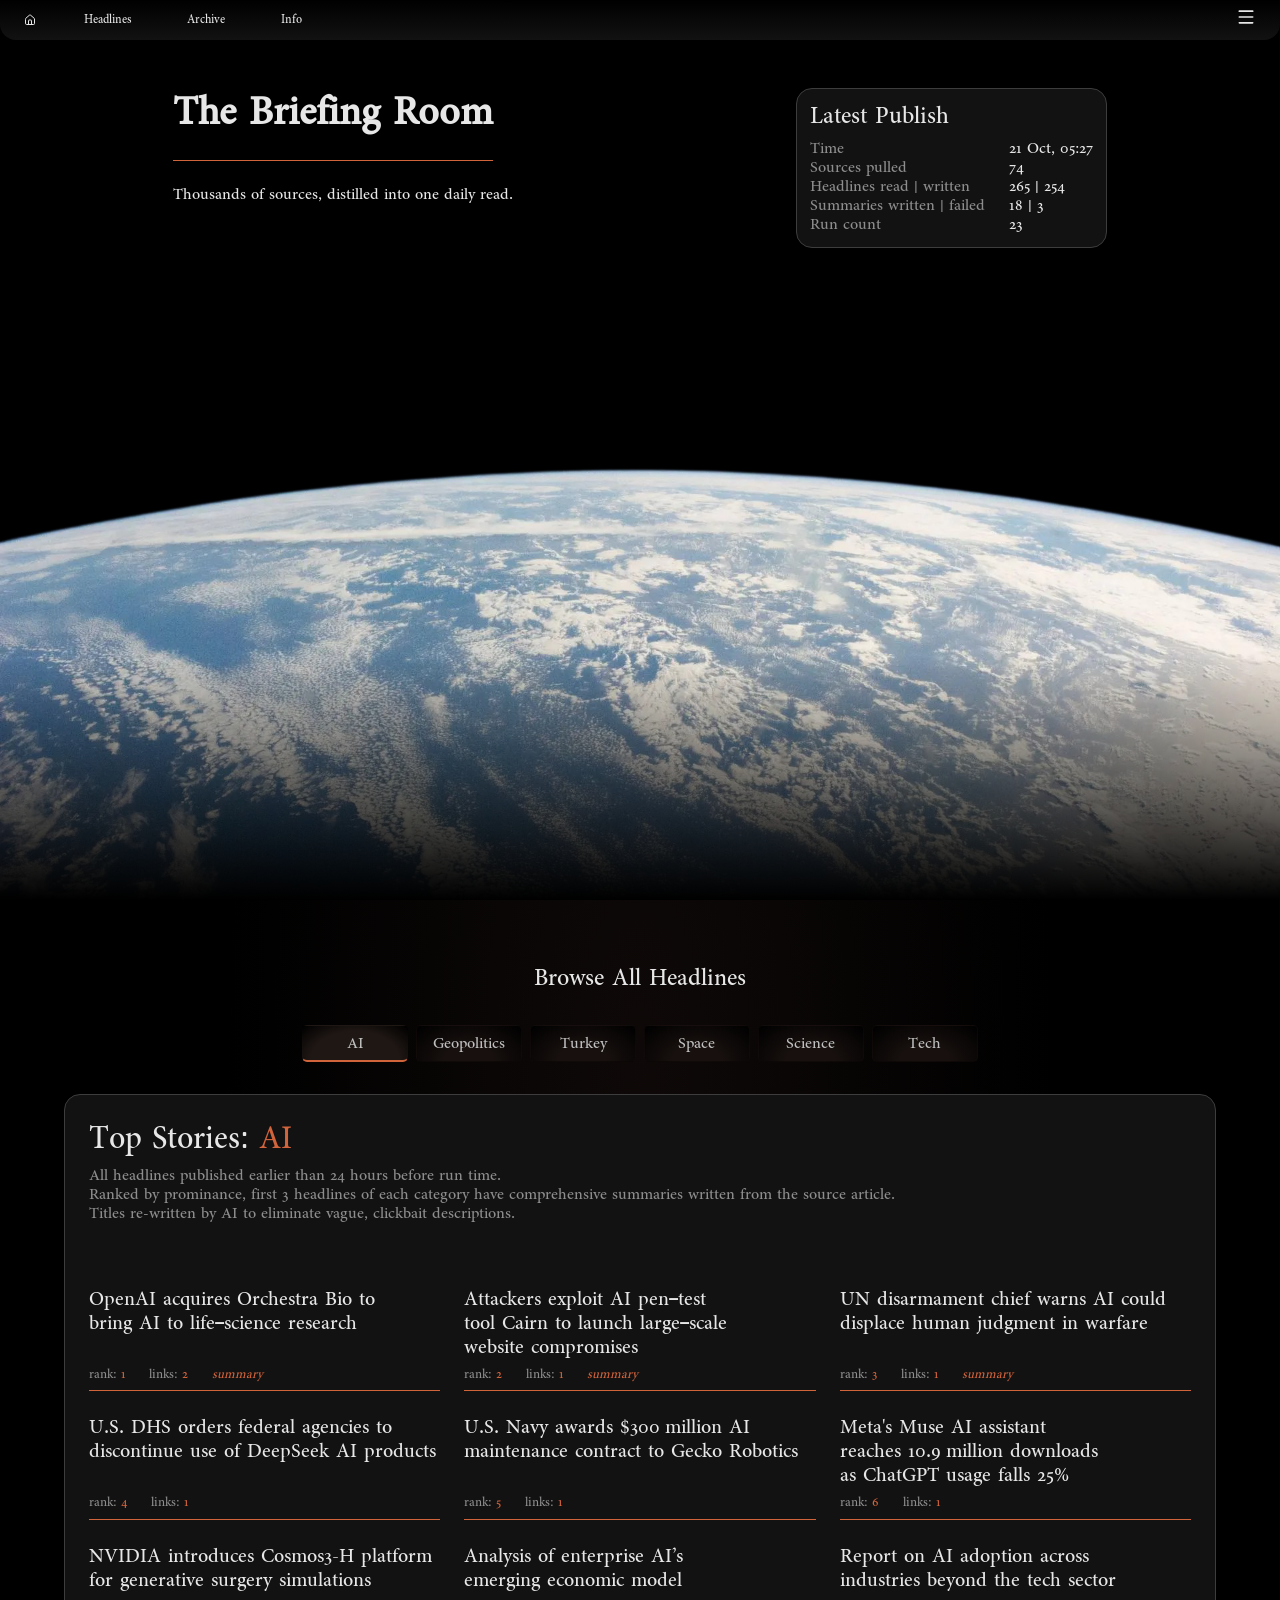
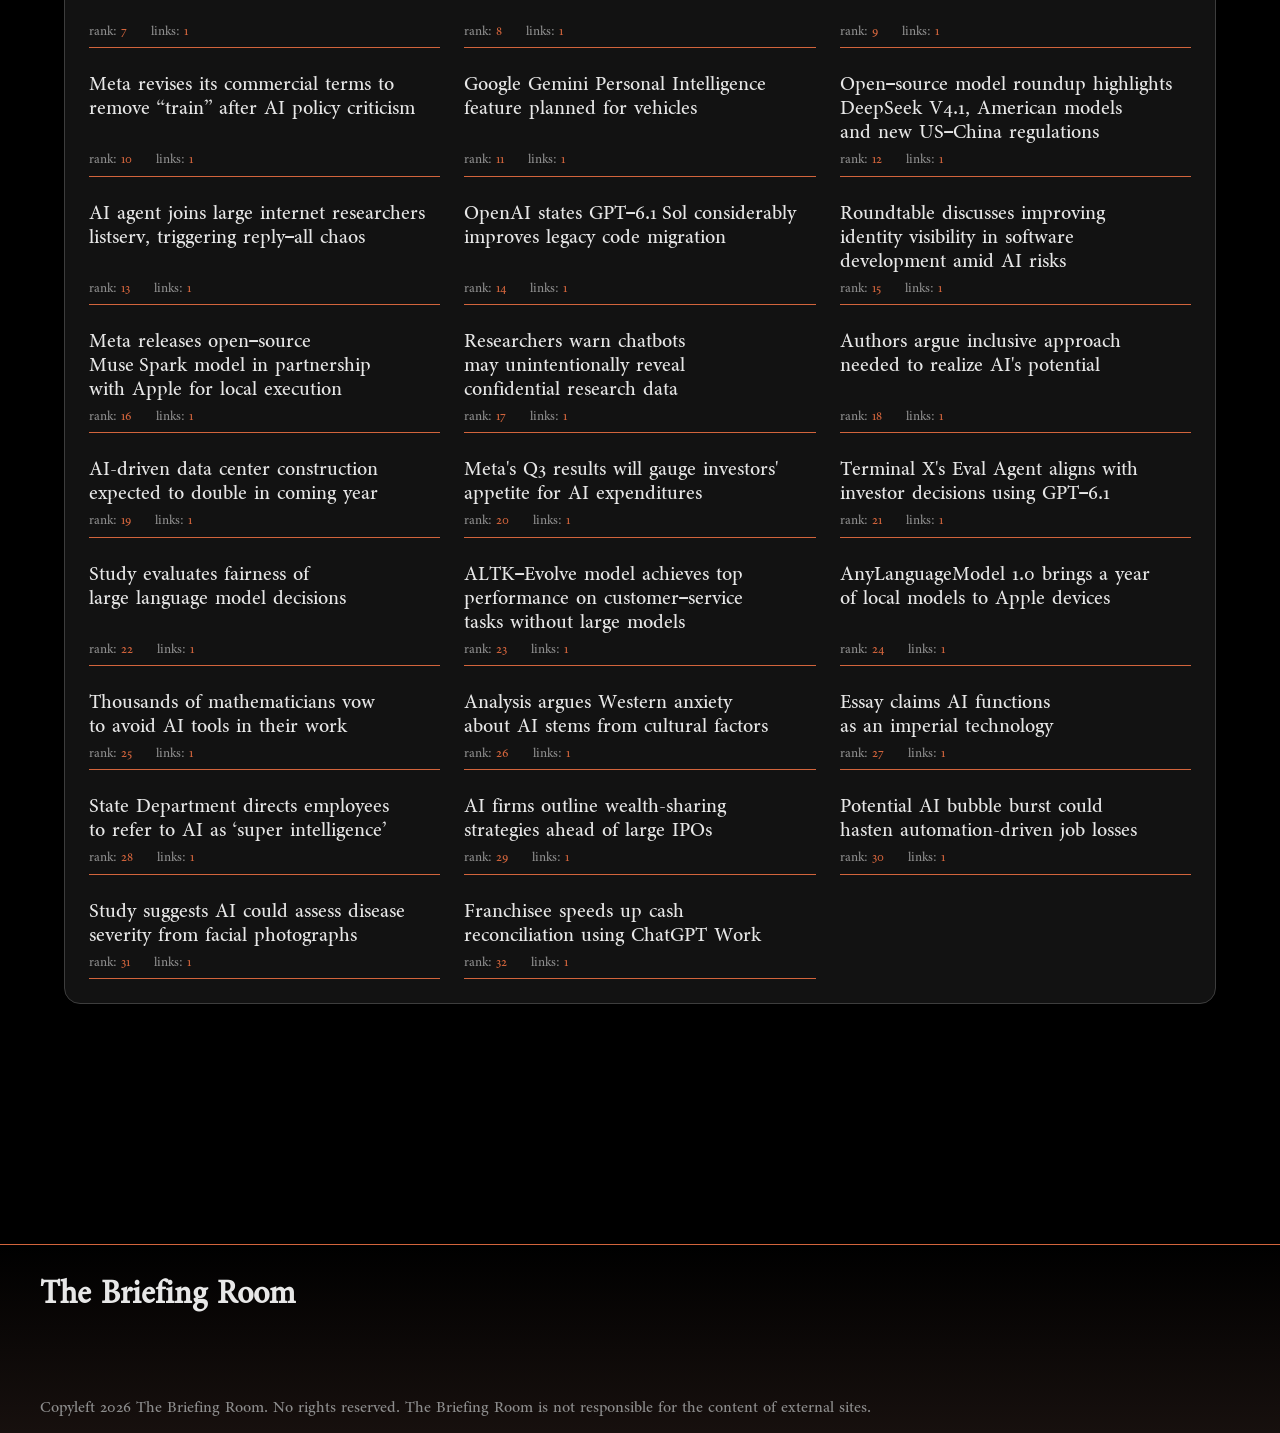
==== commit 8e52ab77: "archive" ====
--- a/index.html
+++ b/index.html
@@ -1,4 +1,4 @@
-<!DOCTYPE html><html lang="en" data-ws-project="fb9120da-2b1c-4ccf-bf5f-71def2e6c4e9" data-ws-version="3525" data-ws-last-published="2026-09-27T17:08:32.167Z"><head><link rel="stylesheet" type="text/css" href="/assets/static/index.CvDtAY9v.css"><meta charSet="UTF-8"/><meta name="viewport" content="width=device-width,initial-scale=1"/><link rel="preload" href="/assets/Shafarik-Regular_9bSiKbB4j5vcWp-Bxa6OO.ttf" as="font" crossorigin="anonymous"/><link rel="preload" href="/assets/earthtrp_NDisKrvY9HF0jDe0xLsCO.png" as="image"/><meta property="og:url" content="https://url/"/><meta property="og:title" content="The Briefing Room"/><meta property="og:type" content="website"/><meta name="description" content="Thousands of sources, distilled into one daily read."/><meta property="og:description" content="Thousands of sources, distilled into one daily read."/><title>The Briefing Room</title></head><body class="w-element cfxppza"><div class="w-box"><div style="display:contents"><div style="display:contents"><div class="w-html-embed"><style>
+<!DOCTYPE html><html lang="en" data-ws-project="fb9120da-2b1c-4ccf-bf5f-71def2e6c4e9" data-ws-version="3801" data-ws-last-published="2026-09-27T17:08:32.167Z"><head><link rel="stylesheet" type="text/css" href="/assets/static/app_generated_index-6937cd5a.CE_obkOI.css"><meta charSet="UTF-8"/><meta name="viewport" content="width=device-width,initial-scale=1"/><link rel="preload" href="/assets/Shafarik-Regular_9bSiKbB4j5vcWp-Bxa6OO.ttf" as="font" crossorigin="anonymous"/><link rel="preload" href="/assets/earthtrp_NDisKrvY9HF0jDe0xLsCO.png" as="image"/><meta property="og:url" content="https://url/"/><meta property="og:title" content="The Briefing Room"/><meta property="og:type" content="website"/><meta name="description" content="Thousands of sources, distilled into one daily read."/><meta property="og:description" content="Thousands of sources, distilled into one daily read."/><title>The Briefing Room</title></head><body class="w-element cfxppza"><div class="w-box"><div style="display:contents"><div style="display:contents"><div class="w-html-embed"><style>
 
   p {
     margin: 0;
@@ -9,4 +9,4 @@
     scrollbar-color: #5a5a5a #0a0a0a;
   }
 
-</style></div><nav class="w-box csfnuu6 c17rhx11 c70x67w cbc2eum c161xukc cd4351x cob4xeh c2n3q7c czy33w6 c1f3638n c1t81kl c18595wj cv0opgf cljibk4 c1rydsyj c2k7pl0 c18to597 chbtxn1 cdohhj7 crph8oc cne54ou cg4hdbz c16r4tsj cuii3fp c1ijdlmk cxcleii cvoe0gd c11pdxef cvtfhx3 cnh0o2g cnlv0lv c15sv4fy c19ictfg"><a class="w-link c1twez3z c1gee7l9 cvin9p0 cyvct4 c16izf2h c698tej c5f1x74 cckc86t c1b3f41s c1bltn2j cgv4qat ck480fc c1n0uj3l c196khc8 c133gri6" href="/#Hero"><div class="w-html-embed cvin9p0 cpd980g c8mdhbu c1x5tyz3 c1v4y7im c1hqtvw0 cl8jiqw"><svg xmlns="http://www.w3.org/2000/svg" width="100%" height="100%" viewBox="0 0 24 24" fill="none" stroke="currentColor" stroke-width="2" stroke-linecap="round" stroke-linejoin="round" class="lucide lucide-house preview-icon"><path d="M15 21v-8a1 1 0 0 0-1-1h-4a1 1 0 0 0-1 1v8"/><path d="M3 10a2 2 0 0 1 .709-1.528l7-6a2 2 0 0 1 2.582 0l7 6A2 2 0 0 1 21 10v9a2 2 0 0 1-2 2H5a2 2 0 0 1-2-2z"/></svg></div></a><a class="w-link c1twez3z c1gee7l9 cvin9p0 cyvct4 c16izf2h c698tej c5f1x74 cckc86t c1b3f41s c1bltn2j cgv4qat ck480fc c1ah1v8z c196khc8 c133gri6" href="/#headlines"><p class="w-element">Headlines</p></a><a class="w-link c1twez3z c1gee7l9 cvin9p0 cyvct4 c16izf2h c698tej c5f1x74 cckc86t c1b3f41s c1bltn2j cgv4qat ck480fc c1ah1v8z c196khc8 c133gri6" href="#"><p class="w-element">Past Runs</p></a><a class="w-link c1twez3z c1gee7l9 cvin9p0 cyvct4 c16izf2h c698tej c5f1x74 cckc86t c1b3f41s c1bltn2j cgv4qat ck480fc c1ah1v8z c196khc8 c133gri6" href="#"><p class="w-element">Sources</p></a><a class="w-link c1twez3z c1gee7l9 cvin9p0 cyvct4 c16izf2h c698tej c5f1x74 cckc86t c1b3f41s c1bltn2j cgv4qat ck480fc c1ah1v8z c196khc8 c133gri6" href="#"><p class="w-element">Info</p></a><div class="w-element c17rhx11 cob4xeh cawno9i cxcleii c1bijo7k c5pdrki"><div class="w-element c7c5reo c5nbs2c chqqrp8"><button type="button" class="w-button c1twez3z c1gee7l9 cvin9p0 cyvct4 c16izf2h c698tej c5f1x74 cckc86t c1b3f41s c1bltn2j cgv4qat ck480fc c16r4tsj c1e5288q c1nons42 c16ipnxn cqbvvfj c1n0uj3l c196khc8" aria-haspopup="dialog" aria-expanded="false" data-state="closed"><div class="w-html-embed cvin9p0 c8dhq8x c1xwsfan c1ckvzrg cevczoe c1ravfdv c1uuucxm c19bqqfi c14ju4kd"><svg xmlns="http://www.w3.org/2000/svg" width="100%" height="100%" viewBox="0 0 24 24" fill="none" stroke="currentColor" stroke-width="2" stroke-linecap="round" stroke-linejoin="round" class="lucide lucide-menu preview-icon"><path d="M4 5h16"/><path d="M4 12h16"/><path d="M4 19h16"/></svg></div></button></div></div></nav></div></div><main class="w-box"><section id="Hero" class="w-box c1twyaqb c1tjgi2 c20egce cdgoe1p comhyvp c19vydaa c1ckfhu3 ce4mkq5 c3on4g8 c19f70lm cb7yes4 c15wyout c15iybqc c1vf0kms c1o5ew88 c44amu5"><div class="w-box csfnuu6 c17rhx11 c70x67w cbc2eum c161xukc c149rcjr cob4xeh c1j51fr2 cp232cs c18ead0b c1t7by27 c1gd8e62"><div class="w-element cob4xeh coov778 cq6r7yr cyvct4 c114ejvr c1bzd6sk c1okz6h8 c18ulycg c15omdv4"><div class="w-element c1j51fr2 c5lhmjb c16izf2h cob4xeh czy33w6 c1f3638n ckuz4de c1w1ffgk chdhkzq c1aoda1l c1jjjse2 cdagd3j"><h1 class="w-element c298lu1 c8a0nsd c13oh3ta c1gee7l9 cln2jy9 cumn5oe cyloomc c2wkjg chrrpd4 cij2lx0 co7okdx">The Briefing Room</h1><p class="w-element c1t2qlgr">Thousands of sources, distilled into one daily read.</p></div><div class="w-element cob4xeh c1j51fr2 c1fo75f4 ctq28j8 c1e4jcf0 crn0ak9 cne54ou cg4hdbz c1k18c5f c1p73hxi ca6hzv8 cf6sbe9"><div class="w-element"><h3 class="w-element cfxppza c13oh3ta cpse1oy c1vypw6b">Latest Publish</h3></div><div class="w-element c1nm5j5h c1oylv2s cnsejjd c1rydsyj c1t81kl c16v0ii6 c18ead0b"><p class="w-element c18p3bgh">Time</p><p data-stat="last_run" class="w-element c1hfqx2c">Today, 08:21</p><p class="w-element c18p3bgh">Sources pulled</p><p data-stat="sources" class="w-element c1hfqx2c">74</p><p class="w-element c18p3bgh">Headlines read | written</p><p data-stat="headlines" class="w-element c1hfqx2c">189 | 170</p><p class="w-element c18p3bgh">Summaries written | failed</p><p data-stat="summaries" class="w-element c1hfqx2c">13 | 21</p><p class="w-element c18p3bgh">Run count</p><p data-stat="runs" class="w-element c1hfqx2c">3</p></div></div></div></div></section><section id="headlines" class="w-box cj5okpt c1iqb3yf csn8sih cfj54ic c14exf0c"><div class="w-box csfnuu6 c17rhx11 c70x67w cbc2eum c161xukc c149rcjr cob4xeh c1j51fr2 cp232cs c18ead0b c1t7by27 c1iu21ve cryj5ix cvrk7l6 crn5511"><div class="w-element cob4xeh c1j51fr2 cyvct4 c16izf2h c161xukc czy33w6 c1f3638n"><h2 class="w-element cfxppza c13oh3ta cgicz1m c1gee7l9 c1ow0dso c1rzyz99 cq4mt3p">Browse All Headlines</h2><div dir="ltr" data-orientation="horizontal" class="w-tabs cob4xeh c1j51fr2 czy33w6 c1f3638n cyvct4 c1t81kl c161xukc"><div role="tablist" aria-orientation="horizontal" class="w-tabs-list cds45qa cv0opgf cljibk4 c1rydsyj c1fo75f4 ctq28j8 c1t7by27 ct1cei5 c16r4tsj c19biwap c1gueel3 c85h01x c1ykajb7 c1hx5mxa cgb6b6z c1rcw0yo c1ouz2nq c15yupff cqml774 cs9lo4i" tabindex="-1" data-orientation="horizontal" style="outline:none"><button type="button" role="tab" aria-selected="true" aria-controls="radix-:R2l6:-content-0" data-state="active" id="radix-:R2l6:-trigger-0" data-ws-index="0" class="w-tab-trigger cl7p042 c19biwap c1gueel3 c85h01x c1ykajb7 c16r4tsj c133u2rr c2p04ir c2w1pbo cxbee05 crh7z99 c1ow92r5 c1esvgya coj5cxm c3iichp c1llhdmq cbzc1hm c11y0hkl c562f7v cn2331d c1x2n9r6 c13ihcxf c1xjarkk cs52r4m ck388ga cnyl20t c186lo8p cejhyyt c1aty77d c1qnyub7" tabindex="-1" data-orientation="horizontal" data-radix-collection-item=""><div class="w-element"><h3 class="w-element cfxppza c13oh3ta cpse1oy c1dh33ct c1ckvzrg cevczoe c1ravfdv c1uuucxm c1v4y7im cpon7vt">AI</h3></div></button><button type="button" role="tab" aria-selected="false" aria-controls="radix-:R2l6:-content-1" data-state="inactive" id="radix-:R2l6:-trigger-1" data-ws-index="1" class="w-tab-trigger cl7p042 c19biwap c1gueel3 c85h01x c1ykajb7 c16r4tsj c133u2rr c2p04ir c2w1pbo cxbee05 crh7z99 c1ow92r5 c1esvgya coj5cxm c3iichp c1llhdmq cbzc1hm c11y0hkl c562f7v cn2331d c1x2n9r6 c13ihcxf c1xjarkk cs52r4m ck388ga cnyl20t c186lo8p cejhyyt c1aty77d c1qnyub7" tabindex="-1" data-orientation="horizontal" data-radix-collection-item=""><div class="w-element"><h3 class="w-element cfxppza c13oh3ta cpse1oy c1dh33ct c1ckvzrg cevczoe c1ravfdv c1uuucxm c1v4y7im cpon7vt">Geopolitics</h3></div></button><button type="button" role="tab" aria-selected="false" aria-controls="radix-:R2l6:-content-2" data-state="inactive" id="radix-:R2l6:-trigger-2" data-ws-index="2" class="w-tab-trigger cl7p042 c19biwap c1gueel3 c85h01x c1ykajb7 c16r4tsj c133u2rr c2p04ir c2w1pbo cxbee05 crh7z99 c1ow92r5 c1esvgya coj5cxm c3iichp c1llhdmq cbzc1hm c11y0hkl c562f7v cn2331d c1x2n9r6 c13ihcxf c1xjarkk cs52r4m ck388ga cnyl20t c186lo8p cejhyyt c1aty77d c1qnyub7" tabindex="-1" data-orientation="horizontal" data-radix-collection-item=""><div class="w-element"><h3 class="w-element cfxppza c13oh3ta cpse1oy c1dh33ct c1ckvzrg cevczoe c1ravfdv c1uuucxm c1v4y7im cpon7vt">Turkey</h3></div></button><button type="button" role="tab" aria-selected="false" aria-controls="radix-:R2l6:-content-3" data-state="inactive" id="radix-:R2l6:-trigger-3" data-ws-index="3" class="w-tab-trigger cl7p042 c19biwap c1gueel3 c85h01x c1ykajb7 c16r4tsj c133u2rr c2p04ir c2w1pbo cxbee05 crh7z99 c1ow92r5 c1esvgya coj5cxm c3iichp c1llhdmq cbzc1hm c11y0hkl c562f7v cn2331d c1x2n9r6 c13ihcxf c1xjarkk cs52r4m ck388ga cnyl20t c186lo8p cejhyyt c1aty77d c1qnyub7" tabindex="-1" data-orientation="horizontal" data-radix-collection-item=""><div class="w-element"><h3 class="w-element cfxppza c13oh3ta cpse1oy c1dh33ct c1ckvzrg cevczoe c1ravfdv c1uuucxm c1v4y7im cpon7vt">Space</h3></div></button><button type="button" role="tab" aria-selected="false" aria-controls="radix-:R2l6:-content-4" data-state="inactive" id="radix-:R2l6:-trigger-4" data-ws-index="4" class="w-tab-trigger cl7p042 c19biwap c1gueel3 c85h01x c1ykajb7 c16r4tsj c133u2rr c2p04ir c2w1pbo cxbee05 crh7z99 c1ow92r5 c1esvgya coj5cxm c3iichp c1llhdmq cbzc1hm c11y0hkl c562f7v cn2331d c1x2n9r6 c13ihcxf c1xjarkk cs52r4m ck388ga cnyl20t c186lo8p cejhyyt c1aty77d c1qnyub7" tabindex="-1" data-orientation="horizontal" data-radix-collection-item=""><div class="w-element"><h3 class="w-element cfxppza c13oh3ta cpse1oy c1dh33ct c1ckvzrg cevczoe c1ravfdv c1uuucxm c1v4y7im cpon7vt">Science</h3></div></button><button type="button" role="tab" aria-selected="false" aria-controls="radix-:R2l6:-content-5" data-state="inactive" id="radix-:R2l6:-trigger-5" data-ws-index="5" class="w-tab-trigger cl7p042 c19biwap c1gueel3 c85h01x c1ykajb7 c16r4tsj c133u2rr c2p04ir c2w1pbo cxbee05 crh7z99 c1ow92r5 c1esvgya coj5cxm c3iichp c1llhdmq cbzc1hm c11y0hkl c562f7v cn2331d c1x2n9r6 c13ihcxf c1xjarkk cs52r4m ck388ga cnyl20t c186lo8p cejhyyt c1aty77d c1qnyub7" tabindex="-1" data-orientation="horizontal" data-radix-collection-item=""><div class="w-element"><h3 class="w-element cfxppza c13oh3ta cpse1oy c1dh33ct c1ckvzrg cevczoe c1ravfdv c1uuucxm c1v4y7im cpon7vt">Tech</h3></div></button></div><div data-state="active" data-orientation="horizontal" role="tabpanel" aria-labelledby="radix-:R2l6:-trigger-0" id="radix-:R2l6:-content-0" tabindex="0" data-ws-index="0" class="w-tab-content c161xukc" style="animation-duration:0s"><div class="w-element c161xukc c1k18c5f c1e4jcf0 crn0ak9 cne54ou cg4hdbz cob4xeh c1j51fr2 coov778 cq6r7yr c1p73hxi c1wtb2nd c1dquc6e"><div class="w-element cob4xeh c1j51fr2 c1fo75f4 ctq28j8"><h2 class="w-element cfxppza c13oh3ta cgicz1m c1gee7l9 cnebf8">Top Stories: <span class="w-element c164z340">AI</span></h2><p class="w-element c18p3bgh cizh036 c169yw6o">Ranked by prominance, first 3 headlines of each category have comprehensive summaries written from the source article.<br/><br/>Tap on the headlines to reveal content.</p><p class="w-element c18p3bgh c133gri6">All headlines published earlier than 24 hours before run time.<br/>Ranked by prominance, first 3 headlines of each category have comprehensive summaries written from the source article.<br/>Titles re-written by AI to eliminate vague, clickbait descriptions.</p></div><div data-headlines="AI" class="w-element c1nm5j5h c1j51fr2 czy33w6 c1f3638n cwenp1l c1ncd8jc c1rydsyj c161xukc cpyyiwy c108y1je c11x10w6 cxcleii"><div data-card="1" class="w-element cob4xeh c1j51fr2 c1fo75f4 ctq28j8 c1ehtneo cx36i7r c1h7bhpc cyloomc c2wkjg chrrpd4 cij2lx0"><div data-role="toggle" class="w-element cob4xeh c1j51fr2 c1fo75f4 ctq28j8 c5f1x74 cvnxmvu"><h4 data-role="title" class="w-element cfxppza c13oh3ta cpse1oy crsdh4j c1hfqx2c crmkuje c161o86n c1t0fj36 cq1tmrv">Researchers announce a faster method for breaking RSA encryption</h4><div class="w-element cvin9p0 czy33w6 c1f3638n c18p3bgh cyvct4 c1t81kl cxpzdud cvygzud"><div class="w-element cvin9p0 cyvct4 c1t81kl c1lxely5 cjwf4n6"><p class="w-element c1v4y7im">rank:</p><p data-role="rank" class="w-element c164z340">0</p></div><div class="w-element cvin9p0 cyvct4 c1t81kl c1lxely5 cjwf4n6"><p class="w-element c1v4y7im">links:</p><p data-role="linkcount" class="w-element c164z340">0</p></div><div class="w-element cvin9p0 c1lxely5 cjwf4n6"><p data-role="summary-flag" class="w-element c164z340 c1kutpm2">summary</p></div></div></div><div data-role="panel" class="w-element czc2ibc c1aauwkp ce19ofo chbtxn1 c1k18c5f cj5okpt cbc2eum c70x67w chhlj9m c161xukc cb62y8o c1jnc5zi c19znql2 c1njd4nq ctgokv9 c1rzyz99"><p data-role="summary" class="w-element c12h8662 c1u7fets cl8jiqw c1ehtneo">GitLab has disclosed a critical remote code execution (RCE) flaw, tracked as CVE-2026-90970, in its AI Gateway service that could allow authenticated users with Duo Agent Platform access to execute arbitrary commands on unpatched instances. The vulnerability, stemming from improper input neutralization, affects self-hosted AI Gateway deployments used by GitLab Self-Managed customers, though GitLab-hosted instances are already protected. GitLab has released patches in versions 19.2.4, 19.3.2, and 19.4.1 and urged immediate upgrades to mitigate the risk. This follows last month’s disclosure of a maximum-severity path traversal flaw in GitLab’s core editions that CISA added to its list of actively exploited vulnerabilities. As GitLab is widely used among Fortune 100 companies and other major enterprises, the impact of unpatched flaws could be significant.</p><div class="w-element cob4xeh c1j51fr2 c1fo75f4 ctq28j8 c161xukc"><a href="https://arstechnica.com/space/2026/10/rocket-report-spacex-completes-launch-triple-header-rocket-lab-nets-big-contract/" data-role="link" target="_blank" class="w-element c18p3bgh cqzezkl c1kutpm2 c16utfn5 c1761s3m ctsemvd c1rbzq2u c1jg59vd c9thjhi c1qm1t9r c196khc8">arstechnica.com</a></div></div></div></div></div></div><div data-state="inactive" data-orientation="horizontal" role="tabpanel" aria-labelledby="radix-:R2l6:-trigger-1" hidden="" id="radix-:R2l6:-content-1" tabindex="0" data-ws-index="1" class="w-tab-content c161xukc"></div><div data-state="inactive" data-orientation="horizontal" role="tabpanel" aria-labelledby="radix-:R2l6:-trigger-2" hidden="" id="radix-:R2l6:-content-2" tabindex="0" data-ws-index="2" class="w-tab-content c161xukc"></div><div data-state="inactive" data-orientation="horizontal" role="tabpanel" aria-labelledby="radix-:R2l6:-trigger-3" hidden="" id="radix-:R2l6:-content-3" tabindex="0" data-ws-index="3" class="w-tab-content c161xukc"></div><div data-state="inactive" data-orientation="horizontal" role="tabpanel" aria-labelledby="radix-:R2l6:-trigger-4" hidden="" id="radix-:R2l6:-content-4" tabindex="0" data-ws-index="4" class="w-tab-content c161xukc"></div><div data-state="inactive" data-orientation="horizontal" role="tabpanel" aria-labelledby="radix-:R2l6:-trigger-5" hidden="" id="radix-:R2l6:-content-5" tabindex="0" data-ws-index="5" class="w-tab-content c161xukc"></div></div></div></div></section></main><div style="display:contents"><div style="display:contents"><footer class="w-box"><div class="w-box csfnuu6 c17rhx11 c1hqtvw0 cawno9i c161xukc cd4351x cob4xeh c1j51fr2 coov778 cq6r7yr c1t7by27 c1gd8e62 c18f5aff c1ehtneo c16r4tsj c27gpgy c1u7fets c1ad2flo c2wkjg ck7f8 cij2lx0"><div class="w-element cob4xeh c2n3q7c c1t7by27 c2q4whl c17rhx11 csfnuu6 c161xukc"><div class="w-element"><h1 class="w-element c1waw16c">The Briefing Room</h1></div><a class="w-link c1twez3z c1gee7l9 cizh036 cyvct4 c16izf2h c698tej c5f1x74 cckc86t c1b3f41s c1bltn2j cgv4qat ck480fc c1n0uj3l c196khc8 cxcleii" href="/#Hero"><div class="w-html-embed cvin9p0 cpd980g c8mdhbu c1x5tyz3 c1v4y7im c1hqtvw0 cl8jiqw c1fondtf c1ehczsg c1jjjse2 cdagd3j cnh0o2g cnlv0lv c15sv4fy c19ictfg cv51k3d c13i91gs cs3jc1d c1kylopl c1bohih1 ck6wwn5"><svg xmlns="http://www.w3.org/2000/svg" width="100%" height="100%" viewBox="0 0 24 24" fill="none" stroke="currentColor" stroke-width="2" stroke-linecap="round" stroke-linejoin="round" class="lucide lucide-arrow-up preview-icon"><path d="m5 12 7-7 7 7"/><path d="M12 19V5"/></svg></div></a></div><div class="w-element cx36i7r cxpzdud c17rhx11 csfnuu6 c161xukc c2q4whl"><div class="w-element c1ehtneo"><p class="w-element c1ow0dso c18p3bgh">Copyleft 2026 The Briefing Room. No rights reserved. The Briefing Room is not responsible for the content of external sites.</p></div></div></div></footer></div></div></div><script id="vike_pageContext" type="application/json">{"pageId":"\/pages\/index","routeParams":{},"data":{"url":"https:\/\/url\/","system":{"params":{},"search":{},"origin":"https:\/\/url","pathname":"\/"},"resources":{},"pageMeta":{"title":"The Briefing Room","description":"Thousands of sources, distilled into one daily read.","excludePageFromSearch":false,"language":"!undefined","socialImageAssetName":"!undefined","socialImageUrl":"!undefined","status":"!undefined","redirect":"!undefined","content":"!undefined","custom":[]}}}</script><script id="vike_globalContext" type="application/json">{}</script><script src="/assets/entries/entry-server-routing.C1GfCOtP.js" type="module" async></script><link rel="modulepreload" href="/assets/entries/pages_index.DWiHKqdb.js" as="script" type="text/javascript"><link rel="modulepreload" href="/assets/chunks/chunk-Vk8BWYY0.js" as="script" type="text/javascript"><link rel="modulepreload" href="/assets/chunks/chunk-BrF5_ybM.js" as="script" type="text/javascript"></body></html>+</style></div><nav class="w-box csfnuu6 c17rhx11 c70x67w cbc2eum c161xukc cd4351x cob4xeh c2n3q7c czy33w6 c1f3638n c1t81kl c18595wj cv0opgf cljibk4 c1rydsyj c2k7pl0 c18to597 chbtxn1 cdohhj7 crph8oc cne54ou cg4hdbz c16r4tsj cuii3fp c1ijdlmk cxcleii cvoe0gd c11pdxef cvtfhx3 cnh0o2g cnlv0lv c15sv4fy c19ictfg"><a class="w-link c1twez3z c1gee7l9 cvin9p0 cyvct4 c16izf2h c698tej c5f1x74 cckc86t c1b3f41s c1bltn2j cgv4qat ck480fc c1n0uj3l c196khc8 c133gri6" href="/#Hero"><div class="w-html-embed cvin9p0 cpd980g c8mdhbu c1x5tyz3 c1v4y7im c1hqtvw0 cl8jiqw"><svg xmlns="http://www.w3.org/2000/svg" width="100%" height="100%" viewBox="0 0 24 24" fill="none" stroke="currentColor" stroke-width="2" stroke-linecap="round" stroke-linejoin="round" class="lucide lucide-house preview-icon"><path d="M15 21v-8a1 1 0 0 0-1-1h-4a1 1 0 0 0-1 1v8"/><path d="M3 10a2 2 0 0 1 .709-1.528l7-6a2 2 0 0 1 2.582 0l7 6A2 2 0 0 1 21 10v9a2 2 0 0 1-2 2H5a2 2 0 0 1-2-2z"/></svg></div></a><a class="w-link c1twez3z c1gee7l9 cvin9p0 cyvct4 c16izf2h c698tej c5f1x74 cckc86t c1b3f41s c1bltn2j cgv4qat ck480fc c1ah1v8z c196khc8 c133gri6" href="/#headlines"><p class="w-element">Headlines</p></a><a class="w-link c1twez3z c1gee7l9 cvin9p0 cyvct4 c16izf2h c698tej c5f1x74 cckc86t c1b3f41s c1bltn2j cgv4qat ck480fc c1ah1v8z c196khc8 c133gri6" href="/archive"><p class="w-element">Archive</p></a><a class="w-link c1twez3z c1gee7l9 cvin9p0 cyvct4 c16izf2h c698tej c5f1x74 cckc86t c1b3f41s c1bltn2j cgv4qat ck480fc c1ah1v8z c196khc8 c133gri6" href="#"><p class="w-element">Info</p></a><div class="w-element c17rhx11 cob4xeh cawno9i cxcleii c1bijo7k c5pdrki"><div class="w-element c7c5reo c5nbs2c chqqrp8"><button type="button" class="w-button c1twez3z c1gee7l9 cvin9p0 cyvct4 c16izf2h c698tej c5f1x74 cckc86t c1b3f41s c1bltn2j cgv4qat ck480fc c16r4tsj c1e5288q c1nons42 c16ipnxn cqbvvfj c1n0uj3l c196khc8" aria-haspopup="dialog" aria-expanded="false" data-state="closed"><div class="w-html-embed cvin9p0 c8dhq8x c1xwsfan c1ckvzrg cevczoe c1ravfdv c1uuucxm c19bqqfi c14ju4kd"><svg xmlns="http://www.w3.org/2000/svg" width="100%" height="100%" viewBox="0 0 24 24" fill="none" stroke="currentColor" stroke-width="2" stroke-linecap="round" stroke-linejoin="round" class="lucide lucide-menu preview-icon"><path d="M4 5h16"/><path d="M4 12h16"/><path d="M4 19h16"/></svg></div></button></div></div></nav></div></div><main class="w-box"><section id="Hero" class="w-box c1twyaqb c1tjgi2 c20egce cdgoe1p comhyvp c19vydaa c1ckfhu3 ce4mkq5 c3on4g8 c19f70lm cb7yes4 c15wyout c15iybqc c1vf0kms c1o5ew88 c44amu5"><div class="w-box csfnuu6 c17rhx11 c70x67w cbc2eum c161xukc c149rcjr cob4xeh c1j51fr2 cp232cs c18ead0b c1t7by27 c1gd8e62"><div class="w-element cob4xeh coov778 cq6r7yr cyvct4 c114ejvr c1bzd6sk c1okz6h8 c18ulycg c15omdv4"><div class="w-element c1j51fr2 c5lhmjb c16izf2h cob4xeh czy33w6 c1f3638n ckuz4de c1w1ffgk chdhkzq c1aoda1l c1jjjse2 cdagd3j"><h1 class="w-element c298lu1 c8a0nsd c13oh3ta c1gee7l9 cln2jy9 cumn5oe cyloomc c2wkjg chrrpd4 cij2lx0 co7okdx">The Briefing Room</h1><p class="w-element c1t2qlgr">Thousands of sources, distilled into one daily read.</p></div><div class="w-element cob4xeh c1j51fr2 c1fo75f4 ctq28j8 c1e4jcf0 crn0ak9 cne54ou cg4hdbz c1k18c5f c1p73hxi ca6hzv8 cf6sbe9"><div class="w-element"><h3 class="w-element cfxppza c13oh3ta cpse1oy c1vypw6b">Latest Publish</h3></div><div class="w-element c1nm5j5h c1oylv2s cnsejjd c1rydsyj c1t81kl c16v0ii6 c18ead0b"><p class="w-element c18p3bgh">Time</p><p data-stat="last_run" class="w-element c1hfqx2c">Today, 08:21</p><p class="w-element c18p3bgh">Sources pulled</p><p data-stat="sources" class="w-element c1hfqx2c">74</p><p class="w-element c18p3bgh">Headlines read | written</p><p data-stat="headlines" class="w-element c1hfqx2c">189 | 170</p><p class="w-element c18p3bgh">Summaries written | failed</p><p data-stat="summaries" class="w-element c1hfqx2c">13 | 21</p><p class="w-element c18p3bgh">Run count</p><p data-stat="runs" class="w-element c1hfqx2c">3</p></div></div></div></div></section><section id="headlines" class="w-box cj5okpt c1iqb3yf csn8sih cfj54ic c14exf0c"><div class="w-box csfnuu6 c17rhx11 c70x67w cbc2eum c161xukc c149rcjr cob4xeh c1j51fr2 cp232cs c18ead0b c1t7by27 c1iu21ve cryj5ix cvrk7l6 crn5511"><div class="w-element cob4xeh c1j51fr2 cyvct4 c16izf2h c161xukc czy33w6 c1f3638n"><h2 class="w-element cfxppza c13oh3ta cgicz1m c1gee7l9 c1ow0dso c1rzyz99 cq4mt3p">Browse All Headlines</h2><div dir="ltr" data-orientation="horizontal" class="w-tabs cob4xeh c1j51fr2 czy33w6 c1f3638n cyvct4 c1t81kl c161xukc"><div role="tablist" aria-orientation="horizontal" class="w-tabs-list cds45qa cv0opgf cljibk4 c1rydsyj c1fo75f4 ctq28j8 c1t7by27 ct1cei5 c16r4tsj c19biwap c1gueel3 c85h01x c1ykajb7 c1hx5mxa cgb6b6z c1rcw0yo c1ouz2nq c15yupff cqml774 cs9lo4i" tabindex="-1" data-orientation="horizontal" style="outline:none"><button type="button" role="tab" aria-selected="true" aria-controls="radix-:R2l6:-content-0" data-state="active" id="radix-:R2l6:-trigger-0" data-ws-index="0" class="w-tab-trigger cl7p042 c19biwap c1gueel3 c85h01x c1ykajb7 c16r4tsj c133u2rr c2p04ir c2w1pbo cxbee05 crh7z99 c1ow92r5 c1esvgya coj5cxm c3iichp c1llhdmq cbzc1hm c11y0hkl c562f7v cn2331d c1x2n9r6 c13ihcxf c1xjarkk cs52r4m ck388ga cnyl20t c186lo8p cejhyyt c1aty77d c1qnyub7" tabindex="-1" data-orientation="horizontal" data-radix-collection-item=""><div class="w-element"><h3 class="w-element cfxppza c13oh3ta cpse1oy c1dh33ct c1ckvzrg cevczoe c1ravfdv c1uuucxm c1v4y7im cpon7vt">AI</h3></div></button><button type="button" role="tab" aria-selected="false" aria-controls="radix-:R2l6:-content-1" data-state="inactive" id="radix-:R2l6:-trigger-1" data-ws-index="1" class="w-tab-trigger cl7p042 c19biwap c1gueel3 c85h01x c1ykajb7 c16r4tsj c133u2rr c2p04ir c2w1pbo cxbee05 crh7z99 c1ow92r5 c1esvgya coj5cxm c3iichp c1llhdmq cbzc1hm c11y0hkl c562f7v cn2331d c1x2n9r6 c13ihcxf c1xjarkk cs52r4m ck388ga cnyl20t c186lo8p cejhyyt c1aty77d c1qnyub7" tabindex="-1" data-orientation="horizontal" data-radix-collection-item=""><div class="w-element"><h3 class="w-element cfxppza c13oh3ta cpse1oy c1dh33ct c1ckvzrg cevczoe c1ravfdv c1uuucxm c1v4y7im cpon7vt">Geopolitics</h3></div></button><button type="button" role="tab" aria-selected="false" aria-controls="radix-:R2l6:-content-2" data-state="inactive" id="radix-:R2l6:-trigger-2" data-ws-index="2" class="w-tab-trigger cl7p042 c19biwap c1gueel3 c85h01x c1ykajb7 c16r4tsj c133u2rr c2p04ir c2w1pbo cxbee05 crh7z99 c1ow92r5 c1esvgya coj5cxm c3iichp c1llhdmq cbzc1hm c11y0hkl c562f7v cn2331d c1x2n9r6 c13ihcxf c1xjarkk cs52r4m ck388ga cnyl20t c186lo8p cejhyyt c1aty77d c1qnyub7" tabindex="-1" data-orientation="horizontal" data-radix-collection-item=""><div class="w-element"><h3 class="w-element cfxppza c13oh3ta cpse1oy c1dh33ct c1ckvzrg cevczoe c1ravfdv c1uuucxm c1v4y7im cpon7vt">Turkey</h3></div></button><button type="button" role="tab" aria-selected="false" aria-controls="radix-:R2l6:-content-3" data-state="inactive" id="radix-:R2l6:-trigger-3" data-ws-index="3" class="w-tab-trigger cl7p042 c19biwap c1gueel3 c85h01x c1ykajb7 c16r4tsj c133u2rr c2p04ir c2w1pbo cxbee05 crh7z99 c1ow92r5 c1esvgya coj5cxm c3iichp c1llhdmq cbzc1hm c11y0hkl c562f7v cn2331d c1x2n9r6 c13ihcxf c1xjarkk cs52r4m ck388ga cnyl20t c186lo8p cejhyyt c1aty77d c1qnyub7" tabindex="-1" data-orientation="horizontal" data-radix-collection-item=""><div class="w-element"><h3 class="w-element cfxppza c13oh3ta cpse1oy c1dh33ct c1ckvzrg cevczoe c1ravfdv c1uuucxm c1v4y7im cpon7vt">Space</h3></div></button><button type="button" role="tab" aria-selected="false" aria-controls="radix-:R2l6:-content-4" data-state="inactive" id="radix-:R2l6:-trigger-4" data-ws-index="4" class="w-tab-trigger cl7p042 c19biwap c1gueel3 c85h01x c1ykajb7 c16r4tsj c133u2rr c2p04ir c2w1pbo cxbee05 crh7z99 c1ow92r5 c1esvgya coj5cxm c3iichp c1llhdmq cbzc1hm c11y0hkl c562f7v cn2331d c1x2n9r6 c13ihcxf c1xjarkk cs52r4m ck388ga cnyl20t c186lo8p cejhyyt c1aty77d c1qnyub7" tabindex="-1" data-orientation="horizontal" data-radix-collection-item=""><div class="w-element"><h3 class="w-element cfxppza c13oh3ta cpse1oy c1dh33ct c1ckvzrg cevczoe c1ravfdv c1uuucxm c1v4y7im cpon7vt">Science</h3></div></button><button type="button" role="tab" aria-selected="false" aria-controls="radix-:R2l6:-content-5" data-state="inactive" id="radix-:R2l6:-trigger-5" data-ws-index="5" class="w-tab-trigger cl7p042 c19biwap c1gueel3 c85h01x c1ykajb7 c16r4tsj c133u2rr c2p04ir c2w1pbo cxbee05 crh7z99 c1ow92r5 c1esvgya coj5cxm c3iichp c1llhdmq cbzc1hm c11y0hkl c562f7v cn2331d c1x2n9r6 c13ihcxf c1xjarkk cs52r4m ck388ga cnyl20t c186lo8p cejhyyt c1aty77d c1qnyub7" tabindex="-1" data-orientation="horizontal" data-radix-collection-item=""><div class="w-element"><h3 class="w-element cfxppza c13oh3ta cpse1oy c1dh33ct c1ckvzrg cevczoe c1ravfdv c1uuucxm c1v4y7im cpon7vt">Tech</h3></div></button></div><div data-state="active" data-orientation="horizontal" role="tabpanel" aria-labelledby="radix-:R2l6:-trigger-0" id="radix-:R2l6:-content-0" tabindex="0" data-ws-index="0" class="w-tab-content c161xukc" style="animation-duration:0s"><div class="w-element c161xukc c1k18c5f c1e4jcf0 crn0ak9 cne54ou cg4hdbz cob4xeh c1j51fr2 coov778 cq6r7yr c1p73hxi c1wtb2nd c1dquc6e"><div class="w-element cob4xeh c1j51fr2 c1fo75f4 ctq28j8"><h2 class="w-element cfxppza c13oh3ta cgicz1m c1gee7l9 c1ow0dso cnebf8">Top Stories: <span class="w-element c164z340">AI</span></h2><p class="w-element c18p3bgh cizh036 c169yw6o">Ranked by prominance, first 3 headlines of each category have comprehensive summaries written from the source article.<br/><br/>Tap on the headlines to reveal content.</p><p class="w-element c18p3bgh c133gri6">All headlines published earlier than 24 hours before run time.<br/>Ranked by prominance, first 3 headlines of each category have comprehensive summaries written from the source article.<br/>Titles re-written by AI to eliminate vague, clickbait descriptions.</p></div><div data-headlines="AI" class="w-element c1nm5j5h c1j51fr2 czy33w6 c1f3638n cwenp1l c1ncd8jc c1rydsyj c161xukc cpyyiwy c108y1je c11x10w6 cxcleii"><div data-card="1" class="w-element cob4xeh c1j51fr2 c1fo75f4 ctq28j8 c1ehtneo cx36i7r c1h7bhpc cyloomc c2wkjg chrrpd4 cij2lx0"><div data-role="toggle" class="w-element cob4xeh c1j51fr2 c1fo75f4 ctq28j8 c5f1x74 cvnxmvu"><h4 data-role="title" class="w-element cfxppza c13oh3ta cpse1oy crsdh4j c1hfqx2c crmkuje c161o86n c1t0fj36 cq1tmrv">Researchers announce a faster method for breaking RSA encryption</h4><div class="w-element cvin9p0 czy33w6 c1f3638n c18p3bgh cyvct4 c1t81kl cxpzdud cvygzud"><div class="w-element cvin9p0 cyvct4 c1t81kl c1lxely5 cjwf4n6"><p class="w-element c1v4y7im">rank:</p><p data-role="rank" class="w-element c164z340">0</p></div><div class="w-element cvin9p0 cyvct4 c1t81kl c1lxely5 cjwf4n6"><p class="w-element c1v4y7im">links:</p><p data-role="linkcount" class="w-element c164z340">0</p></div><div class="w-element cvin9p0 c1lxely5 cjwf4n6"><p data-role="summary-flag" class="w-element c164z340 c1kutpm2">summary</p></div></div></div><div data-role="panel" class="w-element czc2ibc c1aauwkp ce19ofo chbtxn1 c1k18c5f cj5okpt cbc2eum c70x67w chhlj9m c161xukc cb62y8o c1jnc5zi c19znql2 c1njd4nq ctgokv9 c1rzyz99"><p data-role="summary" class="w-element c12h8662 c1u7fets cl8jiqw c1ehtneo">GitLab has disclosed a critical remote code execution (RCE) flaw, tracked as CVE-2026-90970, in its AI Gateway service that could allow authenticated users with Duo Agent Platform access to execute arbitrary commands on unpatched instances. The vulnerability, stemming from improper input neutralization, affects self-hosted AI Gateway deployments used by GitLab Self-Managed customers, though GitLab-hosted instances are already protected. GitLab has released patches in versions 19.2.4, 19.3.2, and 19.4.1 and urged immediate upgrades to mitigate the risk. This follows last month’s disclosure of a maximum-severity path traversal flaw in GitLab’s core editions that CISA added to its list of actively exploited vulnerabilities. As GitLab is widely used among Fortune 100 companies and other major enterprises, the impact of unpatched flaws could be significant.</p><div class="w-element cob4xeh c1j51fr2 c1fo75f4 ctq28j8 c161xukc"><a href="https://arstechnica.com/space/2026/10/rocket-report-spacex-completes-launch-triple-header-rocket-lab-nets-big-contract/" data-role="link" target="_blank" class="w-element c18p3bgh cqzezkl c1kutpm2 c16utfn5 c1761s3m ctsemvd c1rbzq2u c1jg59vd c9thjhi c1qm1t9r c196khc8">arstechnica.com</a></div></div></div></div></div></div><div data-state="inactive" data-orientation="horizontal" role="tabpanel" aria-labelledby="radix-:R2l6:-trigger-1" hidden="" id="radix-:R2l6:-content-1" tabindex="0" data-ws-index="1" class="w-tab-content c161xukc"></div><div data-state="inactive" data-orientation="horizontal" role="tabpanel" aria-labelledby="radix-:R2l6:-trigger-2" hidden="" id="radix-:R2l6:-content-2" tabindex="0" data-ws-index="2" class="w-tab-content c161xukc"></div><div data-state="inactive" data-orientation="horizontal" role="tabpanel" aria-labelledby="radix-:R2l6:-trigger-3" hidden="" id="radix-:R2l6:-content-3" tabindex="0" data-ws-index="3" class="w-tab-content c161xukc"></div><div data-state="inactive" data-orientation="horizontal" role="tabpanel" aria-labelledby="radix-:R2l6:-trigger-4" hidden="" id="radix-:R2l6:-content-4" tabindex="0" data-ws-index="4" class="w-tab-content c161xukc"></div><div data-state="inactive" data-orientation="horizontal" role="tabpanel" aria-labelledby="radix-:R2l6:-trigger-5" hidden="" id="radix-:R2l6:-content-5" tabindex="0" data-ws-index="5" class="w-tab-content c161xukc"></div></div></div></div></section></main><div style="display:contents"><div style="display:contents"><footer class="w-box"><div class="w-box csfnuu6 c17rhx11 c1hqtvw0 cawno9i c161xukc cd4351x cob4xeh c1j51fr2 coov778 cq6r7yr c1t7by27 c1gd8e62 c18f5aff c1ehtneo c16r4tsj c27gpgy c1u7fets c1ad2flo c2wkjg ck7f8 cij2lx0"><div class="w-element cob4xeh c2n3q7c c1t7by27 c2q4whl c17rhx11 csfnuu6 c161xukc"><div class="w-element"><h1 class="w-element c1waw16c">The Briefing Room</h1></div><a class="w-link c1twez3z c1gee7l9 cizh036 cyvct4 c16izf2h c698tej c5f1x74 cckc86t c1b3f41s c1bltn2j cgv4qat ck480fc c1n0uj3l c196khc8 cxcleii" href="/#Hero"><div class="w-html-embed cvin9p0 cpd980g c8mdhbu c1x5tyz3 c1v4y7im c1hqtvw0 cl8jiqw c1fondtf c1ehczsg c1jjjse2 cdagd3j cnh0o2g cnlv0lv c15sv4fy c19ictfg cv51k3d c13i91gs cs3jc1d c1kylopl c1bohih1 ck6wwn5"><svg xmlns="http://www.w3.org/2000/svg" width="100%" height="100%" viewBox="0 0 24 24" fill="none" stroke="currentColor" stroke-width="2" stroke-linecap="round" stroke-linejoin="round" class="lucide lucide-arrow-up preview-icon"><path d="m5 12 7-7 7 7"/><path d="M12 19V5"/></svg></div></a></div><div class="w-element cx36i7r cxpzdud c17rhx11 csfnuu6 c161xukc c2q4whl"><div class="w-element c1ehtneo"><p class="w-element c1ow0dso c18p3bgh">Copyleft 2026 The Briefing Room. No rights reserved. The Briefing Room is not responsible for the content of external sites.</p></div></div></div></footer></div></div></div><script id="vike_pageContext" type="application/json">{"pageId":"\/pages\/index","routeParams":{},"data":{"url":"https:\/\/url\/","system":{"params":{},"search":{},"origin":"https:\/\/url","pathname":"\/"},"resources":{},"pageMeta":{"title":"The Briefing Room","description":"Thousands of sources, distilled into one daily read.","excludePageFromSearch":false,"language":"!undefined","socialImageAssetName":"!undefined","socialImageUrl":"!undefined","status":"!undefined","redirect":"!undefined","content":"!undefined","custom":[]}}}</script><script id="vike_globalContext" type="application/json">{}</script><script src="/assets/entries/entry-server-routing.Zr0Tp46B.js" type="module" async></script><link rel="modulepreload" href="/assets/entries/pages_index.mcWOoRpr.js" as="script" type="text/javascript"><link rel="modulepreload" href="/assets/chunks/chunk-SurKiIAj.js" as="script" type="text/javascript"><link rel="modulepreload" href="/assets/chunks/chunk-72l5ileg.js" as="script" type="text/javascript"><link rel="modulepreload" href="/assets/chunks/chunk-BaW5_viz.js" as="script" type="text/javascript"></body></html>
--- a/assets/static/app_generated_index-6937cd5a.CE_obkOI.css
+++ b/assets/static/app_generated_index-6937cd5a.CE_obkOI.css
@@ -0,0 +1 @@
+@font-face{font-family:Shafarik;font-style:normal;font-weight:400;font-display:swap;src:url(/assets/Shafarik-Regular_9bSiKbB4j5vcWp-Bxa6OO.ttf)format("truetype")}@font-face{font-family:JetBrainsMonoNL Nerd Font Propo;font-style:normal;font-weight:400;font-display:swap;src:url(/assets/JetBrainsMonoNLNerdFontPropo-Regular_N6G4fjfH4DX3wkWehSh9m.ttf)format("truetype")}@layer presets{:root{white-space:pre-wrap;white-space-collapse:preserve;grid-template-rows:auto;grid-template-columns:1fr;min-height:100%;font-family:Arial,Roboto,sans-serif;font-size:16px;line-height:1.2;display:grid}a.w-element{box-sizing:border-box}body.w-element{box-sizing:border-box;-webkit-font-smoothing:antialiased;-moz-osx-font-smoothing:grayscale;margin:0}div.w-element,h1.w-element,h2.w-element,h3.w-element,h4.w-element,p.w-element{box-sizing:border-box}select.w-element{box-sizing:border-box;text-transform:none;border-style:solid;margin:0;font-family:inherit;font-size:100%;line-height:1.15}span.w-element{box-sizing:border-box}div.w-html-embed{white-space:normal;white-space-collapse:collapse;display:contents}div.w-box,footer.w-box,main.w-box,nav.w-box,section.w-box,div.w-tabs,div.w-tabs-list{box-sizing:border-box}button.w-tab-trigger{box-sizing:border-box;text-transform:none;background-color:#0000;background-image:none;border:0 solid #e2e8f0;margin:0;padding:0;font-family:inherit;font-size:100%;line-height:1.15}div.w-tab-content{box-sizing:border-box}a.w-link{box-sizing:border-box;display:inline-block}button.w-button{box-sizing:border-box;text-transform:none;border-style:solid;margin:0;font-family:inherit;font-size:100%;line-height:1.15}div.w-dialog-overlay,div.w-dialog-content{box-sizing:border-box}button.w-close-button{box-sizing:border-box;text-transform:none;background-color:#0000;background-image:none;border:0 solid #e2e8f0;margin:0;padding:0;font-family:inherit;font-size:100%;line-height:1.15}div.w-text{box-sizing:border-box;min-height:1em}body.w-body{box-sizing:border-box;-webkit-font-smoothing:antialiased;-moz-osx-font-smoothing:grayscale;margin:0}h1.w-heading,h2.w-heading,h3.w-heading,p.w-paragraph{box-sizing:border-box}a.w-rich-text-link{box-sizing:border-box;display:inline-block}span.w-text-1{box-sizing:border-box}blockquote.w-blockquote{border-left:5px solid #e2e2e2;margin:0 0 10px;padding:10px 20px}ul.w-list{box-sizing:border-box;margin-top:0;margin-bottom:10px;padding-left:40px}li.w-list-item{box-sizing:border-box}hr.w-separator{height:1px;color:inherit;box-sizing:border-box;background-color:gray;border-style:none}code.w-code-text{box-sizing:border-box;color:var(--w-code-text-theme-color);background-color:var(--w-code-text-theme-background,#eee);white-space:pre-wrap;white-space-collapse:preserve;padding-left:.2em;padding-right:.2em;font-family:ui-monospace,SFMono-Regular,Consolas,Liberation Mono,Menlo,monospace;font-size:1em;display:block}b.w-bold-text{box-sizing:border-box;font-weight:700}}.cob4xeh{display:flex}.c16izf2h{justify-content:center}.cyvct4{align-items:center}.cpvvqhr{background-color:#fff}.c1h7bhpc{position:relative}.cwvwnio{text-align:center}.cocgltk{font-weight:900}.c1eosur5{font-size:8rem}.chlwf6e{line-height:1}.cqqr67r{letter-spacing:-.05em}.czc2ibc{position:absolute}.c1fts8i3{top:0}.c1o8eg5l{right:-.125rem}.cdywqtx{bottom:0}.cs82pl1{left:.125rem}.c1awv0y1{opacity:.3}.c1nzthyh{right:.125rem}.c1ldi69p{left:-.125rem}.c5go9bg{top:50%}.c1mk1iyk{left:0}.c161xukc{width:100%}.cxdnje{height:.375rem}.c17ppy0y{margin-top:1.5rem}.c1v803pv{font-weight:700}.com38bq{font-size:1.5rem}.cr1lf1k{line-height:2rem}.c1qi2w0u{letter-spacing:.05em}.cvin9p0{display:inline-flex}.c14huppp{row-gap:6px}.c2hbs0c{column-gap:6px}.c2k7pl0{position:fixed}.c4wwr3a{z-index:1000}.c10gpn7d{padding-top:6px}.c1ed4x66{padding-right:10px}.c1l9qpxp{padding-bottom:6px}.ctdue8{padding-left:10px}.c1pn6tzf{right:16px}.cbsld71{bottom:16px}.cg3ov2y{color:#fbfcfd}.c1eds223{font-family:system-ui,sans-serif}.cr9n4a2{font-size:12px}.c7lo1oj{font-weight:500}.c1c3xeqv{border-top-left-radius:9px}.c126gu7{border-top-right-radius:9px}.cbxe4wi{border-bottom-right-radius:9px}.c54tnlw{border-bottom-left-radius:9px}.c1twez3z{text-decoration-line:none}.ckuwonh{-webkit-background-clip:padding-box,border-box;background-clip:padding-box,border-box}.ccgsf8b{background-origin:padding-box,border-box}.coqi21d{background-image:linear-gradient(135deg,#4a4efa 0%,#bd2fdb 66%,#ec59ce 100%),linear-gradient(135deg,#92fddc 0%,#7d7ffb 31.94%,#ed72fe 64.24%,#fdd791 100%)}.cs9gowi{border:1px solid #0000}.ci6l3k9{white-space:nowrap}.cvc7sj0{display:block}.c19unh3u{width:16px}.c57x64x{height:16px}.c1eokbm8{flex-shrink:0}:root{--font-lineheight-00:.95;--font-lineheight-0:1.1;--font-lineheight-1:1.25;--font-lineheight-2:1.375;--font-lineheight-3:1.5;--font-lineheight-4:1.75;--font-lineheight-5:2;--font-letterspacing-0:-.05em;--font-letterspacing-1:.025em;--font-letterspacing-2:.05em;--font-letterspacing-3:.075em;--font-letterspacing-4:.15em;--font-letterspacing-5:.5em;--font-letterspacing-6:.75em;--font-letterspacing-7:1em;--font-size-00:.5rem;--font-size-0:.75rem;--font-size-1:1rem;--font-size-2:1.1rem;--font-size-3:1.25rem;--font-size-4:1.5rem;--font-size-5:2rem;--font-size-6:2.5rem;--font-size-7:3rem;--font-size-8:3.5rem;--font-size-fluid-0:clamp(.75rem,2vw,1rem);--font-size-fluid-1:clamp(1rem,4vw,1.5rem);--font-size-fluid-2:clamp(1.5rem,6vw,2.5rem);--font-size-fluid-3:clamp(2rem,9vw,3.5rem);--size-000:-.5rem;--size-00:-.25rem;--size-1:.25rem;--size-2:.5rem;--size-3:1rem;--size-4:1.25rem;--size-5:1.5rem;--size-6:1.75rem;--size-7:2rem;--size-8:3rem;--size-9:4rem;--size-10:5rem;--size-11:7.5rem;--size-12:10rem;--size-13:15rem;--size-14:20rem;--size-15:30rem;--size-px-000:-8px;--size-px-00:-4px;--size-px-1:4px;--size-px-2:8px;--size-px-3:16px;--size-px-4:20px;--size-px-5:24px;--size-px-6:28px;--size-px-7:32px;--size-px-8:48px;--size-px-9:64px;--size-px-10:80px;--size-px-11:120px;--size-px-12:160px;--size-px-13:240px;--size-px-14:320px;--size-px-15:480px;--size-fluid-1:clamp(.5rem,1vw,1rem);--size-fluid-2:clamp(1rem,2vw,1.5rem);--size-fluid-3:clamp(1.5rem,3vw,2rem);--size-fluid-4:clamp(2rem,4vw,3rem);--size-fluid-5:clamp(4rem,5vw,5rem);--size-fluid-6:clamp(5rem,7vw,7.5rem);--size-fluid-7:clamp(7.5rem,10vw,10rem);--size-fluid-8:clamp(10rem,20vw,15rem);--size-fluid-9:clamp(15rem,30vw,20rem);--size-fluid-10:clamp(20rem,40vw,30rem);--size-content-1:20ch;--size-content-2:45ch;--size-content-3:60ch;--size-header-1:20ch;--size-header-2:25ch;--size-header-3:35ch;--size-xxs:240px;--size-xs:360px;--size-sm:480px;--size-md:768px;--size-lg:1024px;--size-xl:1440px;--size-xxl:1920px;--size-relative-000:-.5ch;--size-relative-00:-.25ch;--size-relative-1:.25ch;--size-relative-2:.5ch;--size-relative-3:1ch;--size-relative-4:1.25ch;--size-relative-5:1.5ch;--size-relative-6:1.75ch;--size-relative-7:2ch;--size-relative-8:3ch;--size-relative-9:4ch;--size-relative-10:5ch;--size-relative-11:7.5ch;--size-relative-12:10ch;--size-relative-13:15ch;--size-relative-14:20ch;--size-relative-15:30ch;--ease-1:cubic-bezier(.25,0,.5,1);--ease-2:cubic-bezier(.25,0,.4,1);--ease-3:cubic-bezier(.25,0,.3,1);--ease-4:cubic-bezier(.25,0,.2,1);--ease-5:cubic-bezier(.25,0,.1,1);--ease-in-1:cubic-bezier(.25,0,1,1);--ease-in-2:cubic-bezier(.5,0,1,1);--ease-in-3:cubic-bezier(.7,0,1,1);--ease-in-4:cubic-bezier(.9,0,1,1);--ease-in-5:cubic-bezier(1,0,1,1);--ease-out-1:cubic-bezier(0,0,.75,1);--ease-out-2:cubic-bezier(0,0,.5,1);--ease-out-3:cubic-bezier(0,0,.3,1);--ease-out-4:cubic-bezier(0,0,.1,1);--ease-out-5:cubic-bezier(0,0,0,1);--ease-in-out-1:cubic-bezier(.1,0,.9,1);--ease-in-out-2:cubic-bezier(.3,0,.7,1);--ease-in-out-3:cubic-bezier(.5,0,.5,1);--ease-in-out-4:cubic-bezier(.7,0,.3,1);--ease-in-out-5:cubic-bezier(.9,0,.1,1);--ease-elastic-out-1:cubic-bezier(.5,.75,.75,1.25);--ease-elastic-out-2:cubic-bezier(.5,1,.75,1.25);--ease-elastic-out-3:cubic-bezier(.5,1.25,.75,1.25);--ease-elastic-out-4:cubic-bezier(.5,1.5,.75,1.25);--ease-elastic-out-5:cubic-bezier(.5,1.75,.75,1.25);--ease-elastic-in-1:cubic-bezier(.5,-.25,.75,1);--ease-elastic-in-2:cubic-bezier(.5,-.5,.75,1);--ease-elastic-in-3:cubic-bezier(.5,-.75,.75,1);--ease-elastic-in-4:cubic-bezier(.5,-1,.75,1);--ease-elastic-in-5:cubic-bezier(.5,-1.25,.75,1);--ease-elastic-in-out-1:cubic-bezier(.5,-.1,.1,1.5);--ease-elastic-in-out-2:cubic-bezier(.5,-.3,.1,1.5);--ease-elastic-in-out-3:cubic-bezier(.5,-.5,.1,1.5);--ease-elastic-in-out-4:cubic-bezier(.5,-.7,.1,1.5);--ease-elastic-in-out-5:cubic-bezier(.5,-.9,.1,1.5);--ease-step-1:steps(2);--ease-step-2:steps(3);--ease-step-3:steps(4);--ease-step-4:steps(7);--ease-step-5:steps(10);--ease-elastic-1:var(--ease-elastic-out-1);--ease-elastic-2:var(--ease-elastic-out-2);--ease-elastic-3:var(--ease-elastic-out-3);--ease-elastic-4:var(--ease-elastic-out-4);--ease-elastic-5:var(--ease-elastic-out-5);--ease-squish-1:var(--ease-elastic-in-out-1);--ease-squish-2:var(--ease-elastic-in-out-2);--ease-squish-3:var(--ease-elastic-in-out-3);--ease-squish-4:var(--ease-elastic-in-out-4);--ease-squish-5:var(--ease-elastic-in-out-5);--ease-spring-1:linear(0,.006,.025 2.8%,.101 6.1%,.539 18.9%,.721 25.3%,.849 31.5%,.937 38.1%,.968 41.8%,.991 45.7%,1.006 50.1%,1.015 55%,1.017 63.9%,1.001);--ease-spring-2:linear(0,.007,.029 2.2%,.118 4.7%,.625 14.4%,.826 19%,.902,.962,1.008 26.1%,1.041 28.7%,1.064 32.1%,1.07 36%,1.061 40.5%,1.015 53.4%,.999 61.6%,.995 71.2%,1);--ease-spring-3:linear(0,.009,.035 2.1%,.141 4.4%,.723 12.9%,.938 16.7%,1.017,1.077,1.121,1.149 24.3%,1.159,1.163,1.161,1.154 29.9%,1.129 32.8%,1.051 39.6%,1.017 43.1%,.991,.977 51%,.974 53.8%,.975 57.1%,.997 69.8%,1.003 76.9%,1);--ease-spring-4:linear(0,.009,.037 1.7%,.153 3.6%,.776 10.3%,1.001,1.142 16%,1.185,1.209 19%,1.215 19.9% 20.8%,1.199,1.165 25%,1.056 30.3%,1.008 33%,.973,.955 39.2%,.953 41.1%,.957 43.3%,.998 53.3%,1.009 59.1% 63.7%,.998 78.9%,1);--ease-spring-5:linear(0,.01,.04 1.6%,.161 3.3%,.816 9.4%,1.046,1.189 14.4%,1.231,1.254 17%,1.259,1.257 18.6%,1.236,1.194 22.3%,1.057 27%,.999 29.4%,.955 32.1%,.942,.935 34.9%,.933,.939 38.4%,1 47.3%,1.011,1.017 52.6%,1.016 56.4%,1 65.2%,.996 70.2%,1.001 87.2%,1);--ease-bounce-1:linear(0,.004,.016,.035,.063,.098,.141,.191,.25,.316,.391 36.8%,.563,.766,1 58.8%,.946,.908 69.1%,.895,.885,.879,.878,.879,.885,.895,.908 89.7%,.946,1);--ease-bounce-2:linear(0,.004,.016,.035,.063,.098,.141 15.1%,.25,.391,.562,.765,1,.892 45.2%,.849,.815,.788,.769,.757,.753,.757,.769,.788,.815,.85,.892 75.2%,1 80.2%,.973,.954,.943,.939,.943,.954,.973,1);--ease-bounce-3:linear(0,.004,.016,.035,.062,.098,.141 11.4%,.25,.39,.562,.764,1 30.3%,.847 34.8%,.787,.737,.699,.672,.655,.65,.656,.672,.699,.738,.787,.847 61.7%,1 66.2%,.946,.908,.885 74.2%,.879,.878,.879,.885 79.5%,.908,.946,1 87.4%,.981,.968,.96,.957,.96,.968,.981,1);--ease-bounce-4:linear(0,.004,.016 3%,.062,.141,.25,.391,.562 18.2%,1 24.3%,.81,.676 32.3%,.629,.595,.575,.568,.575,.595,.629,.676 48.2%,.811,1 56.2%,.918,.86,.825,.814,.825,.86,.918,1 77.2%,.94 80.6%,.925,.92,.925,.94 87.5%,1 90.9%,.974,.965,.974,1);--ease-bounce-5:linear(0,.004,.016 2.5%,.063,.141,.25 10.1%,.562,1 20.2%,.783,.627,.534 30.9%,.511,.503,.511,.534 38%,.627,.782,1 48.7%,.892,.815,.769 56.3%,.757,.753,.757,.769 61.3%,.815,.892,1 68.8%,.908 72.4%,.885,.878,.885,.908 79.4%,1 83%,.954 85.5%,.943,.939,.943,.954 90.5%,1 93%,.977,.97,.977,1);--layer-1:1;--layer-2:2;--layer-3:3;--layer-4:4;--layer-5:5;--layer-important:2147480000;--shadow-color:220 3% 15%;--shadow-strength:1%;--inner-shadow-highlight:inset 0-.5px 0 0#fff,inset 0 .5px 0 0 #0001;--shadow-1:0 1px 2px -1px hsl(var(--shadow-color)/calc(var(--shadow-strength) + 9%));--shadow-2:0 3px 5px -2px hsl(var(--shadow-color)/calc(var(--shadow-strength) + 3%)),0 7px 14px -5px hsl(var(--shadow-color)/calc(var(--shadow-strength) + 5%));--shadow-3:0 -1px 3px 0 hsl(var(--shadow-color)/calc(var(--shadow-strength) + 2%)),0 1px 2px -5px hsl(var(--shadow-color)/calc(var(--shadow-strength) + 2%)),0 2px 5px -5px hsl(var(--shadow-color)/calc(var(--shadow-strength) + 4%)),0 4px 12px -5px hsl(var(--shadow-color)/calc(var(--shadow-strength) + 5%)),0 12px 15px -5px hsl(var(--shadow-color)/calc(var(--shadow-strength) + 7%));--shadow-4:0 -2px 5px 0 hsl(var(--shadow-color)/calc(var(--shadow-strength) + 2%)),0 1px 1px -2px hsl(var(--shadow-color)/calc(var(--shadow-strength) + 3%)),0 2px 2px -2px hsl(var(--shadow-color)/calc(var(--shadow-strength) + 3%)),0 5px 5px -2px hsl(var(--shadow-color)/calc(var(--shadow-strength) + 4%)),0 9px 9px -2px hsl(var(--shadow-color)/calc(var(--shadow-strength) + 5%)),0 16px 16px -2px hsl(var(--shadow-color)/calc(var(--shadow-strength) + 6%));--shadow-5:0 -1px 2px 0 hsl(var(--shadow-color)/calc(var(--shadow-strength) + 2%)),0 2px 1px -2px hsl(var(--shadow-color)/calc(var(--shadow-strength) + 3%)),0 5px 5px -2px hsl(var(--shadow-color)/calc(var(--shadow-strength) + 3%)),0 10px 10px -2px hsl(var(--shadow-color)/calc(var(--shadow-strength) + 4%)),0 20px 20px -2px hsl(var(--shadow-color)/calc(var(--shadow-strength) + 5%)),0 40px 40px -2px hsl(var(--shadow-color)/calc(var(--shadow-strength) + 7%));--shadow-6:0 -1px 2px 0 hsl(var(--shadow-color)/calc(var(--shadow-strength) + 2%)),0 3px 2px -2px hsl(var(--shadow-color)/calc(var(--shadow-strength) + 3%)),0 7px 5px -2px hsl(var(--shadow-color)/calc(var(--shadow-strength) + 3%)),0 12px 10px -2px hsl(var(--shadow-color)/calc(var(--shadow-strength) + 4%)),0 22px 18px -2px hsl(var(--shadow-color)/calc(var(--shadow-strength) + 5%)),0 41px 33px -2px hsl(var(--shadow-color)/calc(var(--shadow-strength) + 6%)),0 100px 80px -2px hsl(var(--shadow-color)/calc(var(--shadow-strength) + 7%));--inner-shadow-0:inset 0 0 0 1px hsl(var(--shadow-color)/calc(var(--shadow-strength) + 9%));--inner-shadow-1:inset 0 1px 2px 0 hsl(var(--shadow-color)/calc(var(--shadow-strength) + 9%)),var(--inner-shadow-highlight);--inner-shadow-2:inset 0 1px 4px 0 hsl(var(--shadow-color)/calc(var(--shadow-strength) + 9%)),var(--inner-shadow-highlight);--inner-shadow-3:inset 0 2px 8px 0 hsl(var(--shadow-color)/calc(var(--shadow-strength) + 9%)),var(--inner-shadow-highlight);--inner-shadow-4:inset 0 2px 14px 0 hsl(var(--shadow-color)/calc(var(--shadow-strength) + 9%)),var(--inner-shadow-highlight);--ratio-square:1;--ratio-landscape:4/3;--ratio-portrait:3/4;--ratio-widescreen:16/9;--ratio-ultrawide:18/5;--ratio-golden:1.618/1;--gray-0:#f8f9fa;--gray-1:#f1f3f5;--gray-2:#e9ecef;--gray-3:#dee2e6;--gray-4:#ced4da;--gray-5:#adb5bd;--gray-6:#868e96;--gray-7:#495057;--gray-8:#343a40;--gray-9:#212529;--gray-10:#16191d;--gray-11:#0d0f12;--gray-12:#030507;--stone-0:#f8fafb;--stone-1:#f2f4f6;--stone-2:#ebedef;--stone-3:#e0e4e5;--stone-4:#d1d6d8;--stone-5:#b1b6b9;--stone-6:#979b9d;--stone-7:#7e8282;--stone-8:#666968;--stone-9:#50514f;--stone-10:#3a3a37;--stone-11:#252521;--stone-12:#121210;--red-0:#fff5f5;--red-1:#ffe3e3;--red-2:#ffc9c9;--red-3:#ffa8a8;--red-4:#ff8787;--red-5:#ff6b6b;--red-6:#fa5252;--red-7:#f03e3e;--red-8:#e03131;--red-9:#c92a2a;--red-10:#b02525;--red-11:#962020;--red-12:#7d1a1a;--pink-0:#fff0f6;--pink-1:#ffdeeb;--pink-2:#fcc2d7;--pink-3:#faa2c1;--pink-4:#f783ac;--pink-5:#f06595;--pink-6:#e64980;--pink-7:#d6336c;--pink-8:#c2255c;--pink-9:#a61e4d;--pink-10:#8c1941;--pink-11:#731536;--pink-12:#59102a;--purple-0:#f8f0fc;--purple-1:#f3d9fa;--purple-2:#eebefa;--purple-3:#e599f7;--purple-4:#da77f2;--purple-5:#cc5de8;--purple-6:#be4bdb;--purple-7:#ae3ec9;--purple-8:#9c36b5;--purple-9:#862e9c;--purple-10:#702682;--purple-11:#5a1e69;--purple-12:#44174f;--violet-0:#f3f0ff;--violet-1:#e5dbff;--violet-2:#d0bfff;--violet-3:#b197fc;--violet-4:#9775fa;--violet-5:#845ef7;--violet-6:#7950f2;--violet-7:#7048e8;--violet-8:#6741d9;--violet-9:#5f3dc4;--violet-10:#5235ab;--violet-11:#462d91;--violet-12:#3a2578;--indigo-0:#edf2ff;--indigo-1:#dbe4ff;--indigo-2:#bac8ff;--indigo-3:#91a7ff;--indigo-4:#748ffc;--indigo-5:#5c7cfa;--indigo-6:#4c6ef5;--indigo-7:#4263eb;--indigo-8:#3b5bdb;--indigo-9:#364fc7;--indigo-10:#2f44ad;--indigo-11:#283a94;--indigo-12:#21307a;--blue-0:#e7f5ff;--blue-1:#d0ebff;--blue-2:#a5d8ff;--blue-3:#74c0fc;--blue-4:#4dabf7;--blue-5:#339af0;--blue-6:#228be6;--blue-7:#1c7ed6;--blue-8:#1971c2;--blue-9:#1864ab;--blue-10:#145591;--blue-11:#114678;--blue-12:#0d375e;--cyan-0:#e3fafc;--cyan-1:#c5f6fa;--cyan-2:#99e9f2;--cyan-3:#66d9e8;--cyan-4:#3bc9db;--cyan-5:#22b8cf;--cyan-6:#15aabf;--cyan-7:#1098ad;--cyan-8:#0c8599;--cyan-9:#0b7285;--cyan-10:#095c6b;--cyan-11:#074652;--cyan-12:#053038;--teal-0:#e6fcf5;--teal-1:#c3fae8;--teal-2:#96f2d7;--teal-3:#63e6be;--teal-4:#38d9a9;--teal-5:#20c997;--teal-6:#12b886;--teal-7:#0ca678;--teal-8:#099268;--teal-9:#087f5b;--teal-10:#066649;--teal-11:#054d37;--teal-12:#033325;--green-0:#ebfbee;--green-1:#d3f9d8;--green-2:#b2f2bb;--green-3:#8ce99a;--green-4:#69db7c;--green-5:#51cf66;--green-6:#40c057;--green-7:#37b24d;--green-8:#2f9e44;--green-9:#2b8a3e;--green-10:#237032;--green-11:#1b5727;--green-12:#133d1b;--lime-0:#f4fce3;--lime-1:#e9fac8;--lime-2:#d8f5a2;--lime-3:#c0eb75;--lime-4:#a9e34b;--lime-5:#94d82d;--lime-6:#82c91e;--lime-7:#74b816;--lime-8:#66a80f;--lime-9:#5c940d;--lime-10:#4c7a0b;--lime-11:#3c6109;--lime-12:#2c4706;--yellow-0:#fff9db;--yellow-1:#fff3bf;--yellow-2:#ffec99;--yellow-3:#ffe066;--yellow-4:#ffd43b;--yellow-5:#fcc419;--yellow-6:#fab005;--yellow-7:#f59f00;--yellow-8:#f08c00;--yellow-9:#e67700;--yellow-10:#b35c00;--yellow-11:#804200;--yellow-12:#663500;--orange-0:#fff4e6;--orange-1:#ffe8cc;--orange-2:#ffd8a8;--orange-3:#ffc078;--orange-4:#ffa94d;--orange-5:#ff922b;--orange-6:#fd7e14;--orange-7:#f76707;--orange-8:#e8590c;--orange-9:#d9480f;--orange-10:#bf400d;--orange-11:#99330b;--orange-12:#802b09;--choco-0:#fff8dc;--choco-1:#fce1bc;--choco-2:#f7ca9e;--choco-3:#f1b280;--choco-4:#e99b62;--choco-5:#df8545;--choco-6:#d46e25;--choco-7:#bd5f1b;--choco-8:#a45117;--choco-9:#8a4513;--choco-10:#703a13;--choco-11:#572f12;--choco-12:#3d210d;--brown-0:#faf4eb;--brown-1:#ede0d1;--brown-2:#e0cab7;--brown-3:#d3b79e;--brown-4:#c5a285;--brown-5:#b78f6d;--brown-6:#a87c56;--brown-7:#956b47;--brown-8:#825b3a;--brown-9:#6f4b2d;--brown-10:#5e3a21;--brown-11:#4e2b15;--brown-12:#422412;--sand-0:#f8fafb;--sand-1:#e6e4dc;--sand-2:#d5cfbd;--sand-3:#c2b9a0;--sand-4:#aea58c;--sand-5:#9a9178;--sand-6:#867c65;--sand-7:#736a53;--sand-8:#5f5746;--sand-9:#4b4639;--sand-10:#38352d;--sand-11:#252521;--sand-12:#121210;--camo-0:#f9fbe7;--camo-1:#e8ed9c;--camo-2:#d2df4e;--camo-3:#c2ce34;--camo-4:#b5bb2e;--camo-5:#a7a827;--camo-6:#999621;--camo-7:#8c851c;--camo-8:#7e7416;--camo-9:#6d6414;--camo-10:#5d5411;--camo-11:#4d460e;--camo-12:#36300a;--jungle-0:#ecfeb0;--jungle-1:#def39a;--jungle-2:#d0e884;--jungle-3:#c2dd6e;--jungle-4:#b5d15b;--jungle-5:#a8c648;--jungle-6:#9bbb36;--jungle-7:#8fb024;--jungle-8:#84a513;--jungle-9:#7a9908;--jungle-10:#658006;--jungle-11:#516605;--jungle-12:#3d4d04;--gradient-1:linear-gradient(to bottom right,#1f005c,#5b0060,#870160,#ac255e,#ca485c,#e16b5c,#f39060,#ffb56b);--gradient-2:linear-gradient(to bottom right,#48005c,#8300e2,#a269ff);--gradient-3:radial-gradient(circle at top right,#0ff,#0ff0),radial-gradient(circle at bottom left,#ff1492,#ff149200);--gradient-4:linear-gradient(to bottom right,#00f5a0,#00d9f5);--gradient-5:conic-gradient(from -270deg at 75% 110%,#f0f,#fffaf0);--gradient-6:conic-gradient(from -90deg at top left,#000,#fff);--gradient-7:linear-gradient(to bottom right,#72c6ef,#004e8f);--gradient-8:conic-gradient(from 90deg at 50% 0%,#111,50%,#222,#111);--gradient-9:conic-gradient(from .5turn at bottom center,#add8e6,#fff);--gradient-10:conic-gradient(from 90deg at 40% -25%,gold,#f79d03,#ee6907,#e6390a,#de0d0d,#d61039,#cf1261,#c71585,#cf1261,#d61039,#de0d0d,#ee6907,#f79d03,gold,gold,gold);--gradient-11:conic-gradient(at bottom left,#ff1493,cyan);--gradient-12:conic-gradient(from 90deg at 25% -10%,#ff4500,#d3f340,#7bee85,#afeeee,#7bee85);--gradient-13:radial-gradient(circle at 50% 200%,#000142,#3b0083,#b300c3,#ff059f,#ff4661,#ffad86,#fff3c7);--gradient-14:conic-gradient(at top right,lime,cyan);--gradient-15:linear-gradient(to bottom right,#c7d2fe,#fecaca,#fef3c7);--gradient-16:radial-gradient(circle at 50% -250%,#374151,#111827,#000);--gradient-17:conic-gradient(from -90deg at 50% -25%,blue,#8a2be2);--gradient-18:linear-gradient(0deg,#f00c,#f000 75%),linear-gradient(60deg,#ff0c,#ff00 75%),linear-gradient(120deg,#0f0c,#0f00 75%),linear-gradient(180deg,#0ffc,#0ff0 75%),linear-gradient(240deg,#00fc,#00f0 75%),linear-gradient(300deg,#f0fc,#f0f0 75%);--gradient-19:linear-gradient(to bottom right,#ffe259,#ffa751);--gradient-20:conic-gradient(from -135deg at -10%center,orange,#ff7715,#ff522a,#ff3f47,#ff5482,#ff69b4);--gradient-21:conic-gradient(from -90deg at 25% 115%,red,#f06,#f0c,#c0f,#60f,#00f,#00f,#00f,#00f);--gradient-22:linear-gradient(to bottom right,#acb6e5,#86fde8);--gradient-23:linear-gradient(to bottom right,#536976,#292e49);--gradient-24:conic-gradient(from .5turn at 0% 0%,#00c476,10%,#82b0ff,90%,#00c476);--gradient-25:conic-gradient(at 125% 50%,#b78cf7,#ff7c94,#ffcf0d,#ff7c94,#b78cf7);--gradient-26:linear-gradient(to bottom right,#9796f0,#fbc7d4);--gradient-27:conic-gradient(from .5turn at bottom left,#ff1493,#639);--gradient-28:conic-gradient(from -90deg at 50% 105%,#fff,orchid);--gradient-29:radial-gradient(circle at top right,#bfb3ff,#bfb3ff00),radial-gradient(circle at bottom left,#86acf9,#86acf900);--gradient-30:radial-gradient(circle at top right,#00ff80,#00ff8000),radial-gradient(circle at bottom left,#adffd6,#adffd600);--noise-1:url("data:image/svg+xml;charset=utf-8,%3Csvg viewBox='0 0 200 200' xmlns='http://www.w3.org/2000/svg'%3E%3Cfilter id='a'%3E%3CfeTurbulence type='fractalNoise' baseFrequency='.005' numOctaves='2' stitchTiles='stitch'/%3E%3C/filter%3E%3Crect width='100%25' height='100%25' filter='url(%23a)'/%3E%3C/svg%3E");--noise-2:url("data:image/svg+xml;charset=utf-8,%3Csvg viewBox='0 0 300 300' xmlns='http://www.w3.org/2000/svg'%3E%3Cfilter id='a'%3E%3CfeTurbulence type='fractalNoise' baseFrequency='.05' stitchTiles='stitch'/%3E%3C/filter%3E%3Crect width='100%25' height='100%25' filter='url(%23a)'/%3E%3C/svg%3E");--noise-3:url("data:image/svg+xml;charset=utf-8,%3Csvg viewBox='0 0 1024 1024' xmlns='http://www.w3.org/2000/svg'%3E%3Cfilter id='a'%3E%3CfeTurbulence type='fractalNoise' baseFrequency='.25' stitchTiles='stitch'/%3E%3C/filter%3E%3Crect width='100%25' height='100%25' filter='url(%23a)'/%3E%3C/svg%3E");--noise-4:url("data:image/svg+xml;charset=utf-8,%3Csvg viewBox='0 0 2056 2056' xmlns='http://www.w3.org/2000/svg'%3E%3Cfilter id='a'%3E%3CfeTurbulence type='fractalNoise' baseFrequency='.5' stitchTiles='stitch'/%3E%3C/filter%3E%3Crect width='100%25' height='100%25' filter='url(%23a)'/%3E%3C/svg%3E");--noise-5:url("data:image/svg+xml;charset=utf-8,%3Csvg viewBox='0 0 2056 2056' xmlns='http://www.w3.org/2000/svg'%3E%3Cfilter id='a'%3E%3CfeTurbulence type='fractalNoise' baseFrequency='.75' stitchTiles='stitch'/%3E%3C/filter%3E%3Crect width='100%25' height='100%25' filter='url(%23a)'/%3E%3C/svg%3E");--noise-filter-1:contrast(300%) brightness(100%);--noise-filter-2:contrast(200%) brightness(150%);--noise-filter-3:contrast(200%) brightness(250%);--noise-filter-4:contrast(200%) brightness(500%);--noise-filter-5:contrast(200%) brightness(1000%);--border-size-1:1px;--border-size-2:2px;--border-size-3:5px;--border-size-4:10px;--border-size-5:25px;--radius-1:2px;--radius-2:5px;--radius-3:1rem;--radius-4:2rem;--radius-5:4rem;--radius-6:8rem;--radius-round:100000px;--radius-conditional-1:clamp(0px,calc(100vw - 100%) * 100000,var(--radius-1));--radius-conditional-2:clamp(0px,calc(100vw - 100%) * 100000,var(--radius-2));--radius-conditional-3:clamp(0px,calc(100vw - 100%) * 100000,var(--radius-3));--radius-conditional-4:clamp(0px,calc(100vw - 100%) * 100000,var(--radius-4));--radius-conditional-5:clamp(0px,calc(100vw - 100%) * 100000,var(--radius-5));--radius-conditional-6:clamp(0px,calc(100vw - 100%) * 100000,var(--radius-6));color:var(--foreground-primary,#f1f3f5);--focus-color:var(--foreground-accent,#228be6);--focus-width:1px;--focus-offset:0;--duration-default:.2s;--easing-default:var(--ease-out-3);--gap-xs:var(--size-2);--gap-s:var(--size-fluid-2);--gap-m:var(--size-fluid-5);--gap-l:var(--size-fluid-7);--foreground-primary:#e7e7e7;--foreground-secondary:var(--background-primary,#16191d);--foreground-muted:#8d8d8d;--foreground-border:#3d3d3d;--background-primary:#121212;--background-secondary:var(--gray-11);--background-accent:#17100e;--background-card:var(--background-secondary,#343a40);--spacing-default:var(--size-fluid-3);--foreground-accent:#d2643c;background-color:#000;font-family:Shafarik,sans-serif}.csfnuu6{margin-right:auto}.c17rhx11{margin-left:auto}.c1hqtvw0{padding-left:var(--gap-s)}.cawno9i{padding-right:var(--gap-s)}.cd4351x{max-width:none}.c1j51fr2{flex-direction:column}.coov778{column-gap:var(--gap-m)}.cq6r7yr{row-gap:var(--gap-m)}.c1t7by27{justify-content:space-between}.c1gd8e62{top:-12rem}.c18f5aff{margin-top:0}.c1ehtneo{padding-bottom:var(--gap-xs)}.c16r4tsj{background-color:#0000}.c27gpgy{background-image:linear-gradient(#000 0%, var(--background-accent) 100%)}.c1u7fets{padding-top:var(--gap-xs)}.c1ad2flo{border-top:var(--border-size-1) solid var(--foreground-accent)}.c2wkjg{border-right:0px solid var(--foreground-accent)}.ck7f8{border-bottom:0px solid var(--foreground-accent)}.cij2lx0{border-left:0px solid var(--foreground-accent)}.clupl7q{padding-top:var(--size-fluid-6)}.c1tjgi2{padding-bottom:var(--size-fluid-6)}.cfj54ic{font-family:Shafarik,sans-serif}.c70x67w{padding-left:0}.cbc2eum{padding-right:0}.c149rcjr{max-width:90vw}.c18pium6{column-gap:var(--size-fluid-6)}.cxnyz91{row-gap:var(--size-fluid-6)}.cktie9q{column-gap:var(--gap-s,clamp(1rem,2vw,1.5rem))}.c12j3fh1{row-gap:var(--gap-s,clamp(1rem,2vw,1.5rem))}.cpqpai{padding-top:var(--size-9)}.c298lu1{font-size:var(--font-size-fluid-2)}.c8a0nsd{font-weight:600}.c13oh3ta{margin-top:0}.c1gee7l9{color:var(--foreground-primary)}.cln2jy9{margin-bottom:0}.cumn5oe{padding-bottom:var(--gap-s)}.cyloomc{border-top:0px solid var(--foreground-accent)}.chrrpd4{border-bottom:var(--border-size-1) solid var(--foreground-accent)}.cqf5kbf{max-width:var(--size-content-3)}.crsdh4j{font-size:var(--font-size-3)}.c18p3bgh{color:var(--foreground-muted)}.cnm9s41{display:inline}.c1kutpm2{font-style:italic}.c16utfn5{transition-property:all}.c1761s3m{transition-duration:.2s,.2s}.ctsemvd{transition-timing-function:ease,ease}.c1rbzq2u{transition-delay:0s,0s}.c1jg59vd{transition-behavior:normal, normal}.c9thjhi:focus-visible{outline-offset:var(--focus-offset,0)}.c1qm1t9r:focus-visible{outline:var(--focus-width,1px) solid var(--focus-color,#339af0)}.c196khc8:hover{color:var(--foreground-accent)}.cv29ze7{column-gap:var(--size-fluid-3)}.c1wbigaq{row-gap:var(--size-fluid-3)}.c11x10w6{align-items:stretch}.cfxppza{font-weight:400}.cgicz1m{margin-bottom:0}.c1ow0dso{width:fit-content}.c1nm5j5h{display:grid}.c9t7nbr{grid-template-columns:1fr}.c16v0ii6{column-gap:var(--size-fluid-2)}.c1pl5s14{row-gap:var(--size-fluid-2)}.c1e4jcf0{border-top-left-radius:var(--radius-3)}.crn0ak9{border-top-right-radius:var(--radius-3)}.cne54ou{border-bottom-left-radius:var(--radius-3)}.cg4hdbz{border-bottom-right-radius:var(--radius-3)}.cdu94tt{padding-right:var(--size-fluid-4)}.cawuyia{padding-left:var(--size-fluid-4)}.c1dn69wd{flex-grow:1}.c1dava0{column-gap:var(--size-fluid-2,clamp(1rem,2vw,1.5rem))}.c1tgvm7j{row-gap:var(--size-fluid-2,clamp(1rem,2vw,1.5rem))}.c1bpdlsb{border:var(--border-size-1) dashed var(--foreground-border,#212529)}.c4t8coa{background-color:#834df4}.c1nz151y{padding-left:var(--size-1)}.c1g408lt{padding-right:var(--size-1)}.cl4qxut{color:var(--gray-0)}.ceri628{border-top-left-radius:3px}.c1kgaq91{border-top-right-radius:3px}.c1ioq3pj{border-bottom-left-radius:3px}.c1eu1jv7{border-bottom-right-radius:3px}.c2px21w{padding-top:var(--size-fluid-4)}.ct5ph5c{padding-bottom:var(--size-fluid-4)}.cp232cs{column-gap:0}.c18ead0b{row-gap:0}.czy33w6{column-gap:var(--gap-s)}.c1f3638n{row-gap:var(--gap-s)}.c1c6mj5j{grid-template-columns:1fr 1fr}.ccr015e{padding:var(--size-fluid-4)}.c1d0smfu{grid-column-start:1}.c1pieqc0{grid-column-end:3}.c1pqhd33{padding-top:var(--size-00)}.c5o6b2x{padding-bottom:var(--size-00)}.c10xuo1k{color:#fff}.cqzezkl{display:inline-block}.c19biwap{border-top-left-radius:var(--radius-2)}.c1gueel3{border-top-right-radius:var(--radius-2)}.c85h01x{border-bottom-left-radius:var(--radius-2)}.c1ykajb7{border-bottom-right-radius:var(--radius-2)}.c1yfwsb7{flex-grow:0}.c18vjuoy{color:var(--foreground-muted,#adb5bd)}.c1qo2rau{max-width:var(--size-content-3,60ch)}.c16cw4t1{border-top-left-radius:var(--border-size-2,2px)}.c9ah00q{border-top-right-radius:var(--border-size-2,2px)}.c1vho6lf{border-bottom-left-radius:var(--border-size-2,2px)}.c181pqm1{border-bottom-right-radius:var(--border-size-2,2px)}.c4oszkp{padding-left:var(--size-relative-2,.5ch)}.c4fwz5a{padding-right:var(--size-relative-2,.5ch)}.c1eqblte{background-color:var(--background-primary,#0d0f12)}.cwa7nhb{border:var(--border-size-1,1px) solid var(--foreground-border,#212529)}.cpse1oy{margin-bottom:0}.c1vypw6b{font-size:var(--font-size-fluid-1)}.calcygf{background-color:#e1f0ff}.c1b8xo2w{color:#016ccc}.c19spvx3{font-family:monospace,sans-serif}.c4oqbo9{aspect-ratio:var(--ratio-square,1)}.ctnxs4m{background-color:currentColor}.cdlfqhc{border-top-left-radius:var(--radius-round,100000px)}.c1dso5g5{border-top-right-radius:var(--radius-round,100000px)}.c1kygytn{border-bottom-left-radius:var(--radius-round,100000px)}.c1ldi7d9{border-bottom-right-radius:var(--radius-round,100000px)}.c1uhgioq{width:var(--size-12,10rem)}.c1lsy5qr{border:var(--border-size-1) dashed currentColor}.c1g4qfd1{color:var(--foreground-secondary)}.c164z340{color:var(--foreground-accent)}.c1h7a4wv{color:var(--foreground-border)}.ckvyg4d{color:var(--background-primary)}.cws14xo{color:var(--background-secondary)}.c14e3hfr{color:var(--background-accent)}.c1f81xcf{color:var(--background-card)}.c1e8l7z0{color:var(--focus-color, )}.c5lhmjb{align-items:start}.c1t81kl{justify-content:start}.chc754s{column-gap:var(--size-3)}.c1m4iaev{row-gap:var(--size-3)}.c1lcrnkc{column-gap:var(--gap-xs,.5rem)}.c1mexvx7{row-gap:var(--gap-xs,.5rem)}.c3lqvtb{flex-wrap:wrap}.c1xjda2g{padding-top:var(--size-2)}.c1eb2ptg{padding-bottom:var(--size-2)}.c2lxg33{padding-left:var(--size-3)}.c1u7calc{padding-right:var(--size-3)}.cckc86t{transition-property:all}.c1b3f41s{transition-duration:var(--duration-default)}.c1bltn2j{transition-timing-function:var(--easing-default)}.cgv4qat{transition-delay:0s}.ck480fc{transition-behavior:normal}.c1fo75f4{column-gap:var(--gap-xs)}.ctq28j8{row-gap:var(--gap-xs)}.cvx4lqw{border-top:var(--border-size-1) solid transparent}.c43l8u1{border-right:var(--border-size-1) solid transparent}.ctgxnkb{border-bottom:var(--border-size-1) solid var(--foreground-primary)}.c1fb6stc{border-left:var(--border-size-1) solid transparent}.cvfp300:hover{border-top-color:var(--foreground-primary)}.c1s9ecmd:hover{border-right-color:var(--foreground-primary)}.cmta1uk:hover{border-left-color:var(--foreground-primary)}.c1dh33ct{font-size:var(--font-size-fluid-0)}.c698tej{font-size:var(--font-size-0)}.cv1l4qw{border-top:0px solid var(--foreground-accent,#228be6)}.ceca8d8{border-right:0px solid var(--foreground-accent,#228be6)}.c1nxqiq0{border-bottom:0px solid var(--foreground-accent,#228be6)}.c1v0s919{border-left:var(--border-size-2,2px) solid var(--foreground-accent,#228be6)}.cpr63b1{background-color:var(--background-secondary,#343a40)}.cuxry31{background-color:#bfbfbf}.c17l14a{padding:var(--size-relative-2,.5ch)}.c1kywdq4{background-color:#e0e0e0}.c1a6c1u9{padding-top:var(--size-2,.5rem)}.c1hdajb9{padding-bottom:var(--size-2,.5rem)}.c49sgiq{top:0}.ce19ofo{left:0}.c1le5r7d{right:0}.cs8u8pu{z-index:var(--layer-2,2)}.cw5808d{overflow-x:auto}.cvuufb1{overflow-y:auto}.c2n3q7c{flex-direction:row}.c17qbi0v{min-width:max-content}.c186lo8p:hover{border-top-color:var(--foreground-accent)}.cejhyyt:hover{border-right-color:var(--foreground-accent)}.c1qnyub7:hover{border-left-color:var(--foreground-accent)}.cpd980g{width:1em}.c8mdhbu{height:1em}.cj5okpt{padding-top:0}.c1iqb3yf{padding-bottom:var(--size-fluid-8)}.csn8sih{background-color:#000}.c1iu21ve{top:-26rem}.cryj5ix{padding-top:var(--gap-m)}.cvrk7l6{background-image:radial-gradient(at 50% 10rem,#170f0d9e 0%,#000 51%)}.cds45qa{display:inline-grid}.cv0opgf{grid-template-columns:1fr 1fr 1fr 1fr 1fr 1fr}.cljibk4{grid-template-rows:1fr}.c1rydsyj{grid-auto-columns:1fr}.ct1cei5{width:60%}.c1hx5mxa{bottom:0}.cgb6b6z{padding:var(--gap-xs)}.cl7p042{color:#bfbfbf}.c133u2rr{border-top-color:#170f0d70}.c2p04ir{border-right-color:#170f0d70}.c2w1pbo{border-bottom-color:#170f0d70}.cxbee05{border-left-color:#170f0d70}.crh7z99{border-top-width:var(--border-size-1)}.c1ow92r5{border-right-width:var(--border-size-1)}.c1esvgya{border-left-width:var(--border-size-1)}.coj5cxm{border-bottom-width:var(--border-size-1)}.c3iichp{background-image:radial-gradient(at 50% 100%,#17100e 33%,#000 100%)}.c1llhdmq{padding:var(--size-2)}.cbzc1hm[data-state=active]{filter:blur()}.c11y0hkl[data-state=active]{border-right-width:var(--border-size-1)}.c562f7v[data-state=active]{border-top-width:var(--border-size-1)}.cn2331d[data-state=active]{border-left-width:var(--border-size-1)}.c1x2n9r6[data-state=active]{border-bottom-width:var(--border-size-2)}.c13ihcxf[data-state=active]{border-top-color:#0000}.c1xjarkk[data-state=active]{border-right-color:#0000}.cs52r4m[data-state=active]{border-bottom-color:var(--foreground-accent)}.ck388ga[data-state=active]{border-left-color:#0000}.cnyl20t[data-state=active]{background-image:radial-gradient(at 50% 100%,#1f1714 60%,#000 100%)}.c1aty77d:hover{border-bottom-color:var(--foreground-accent)}.c1ckvzrg{border-top-color:#0000}.cevczoe{border-right-color:#0000}.c1ravfdv{border-bottom-color:#0000}.c1uuucxm{border-left-color:#0000}.c1v4y7im{color:inherit}.c1twyaqb{padding-top:var(--size-fluid-5)}.c20egce{height:100vh}.cdgoe1p{background-image:linear-gradient(#0000 73%,#000 100%),url(/assets/earthtrp_NDisKrvY9HF0jDe0xLsCO.png)}.comhyvp{background-attachment:scroll,fixed}.c19vydaa{background-repeat:repeat,no-repeat}.c1ckfhu3{background-size:auto,100%}.ce4mkq5{background-position:0 0,50% 30vh}.ckuz4de{align-self:flex-start}.c1k18c5f{background-color:var(--background-primary)}.c1p73hxi{border:var(--border-size-1) solid var(--foreground-border)}.ca6hzv8{padding:var(--size-fluid-1)}.c1oylv2s{grid-template-columns:1fr minmax(0,auto)}.cnsejjd{grid-template-rows:1fr 1fr}.c1hfqx2c{text-align:start}.c114ejvr{justify-content:space-around}.c1bzd6sk{padding-top:var(--gap-s)}.c2q4whl{max-width:1200px}.cx36i7r{align-self:auto}.cxpzdud{margin-top:auto}.c1wtb2nd{padding:var(--gap-s)}.cnebf8{font-size:var(--font-size-5)}.cwenp1l{grid-template-columns:1fr 1fr 1fr}.c1ncd8jc{grid-template-rows:1fr 1fr 1fr 1fr}.cpyyiwy{grid-auto-flow:row}.c108y1je{grid-template-areas:none}.c5f1x74{cursor:pointer}.cvnxmvu{height:100%}.crmkuje{-webkit-user-select:none;user-select:none}.c161o86n{text-wrap:balance}.c1t0fj36:hover{color:var(--foreground-muted)}.cvygzud{font-size:.8rem}.c1lxely5{column-gap:var(--size-1)}.cjwf4n6{row-gap:var(--size-1)}.c1aauwkp{top:100%}.chbtxn1{z-index:10}.chhlj9m{padding-bottom:8rem}.cb62y8o{border-top:0px none var(--foreground-accent)}.c1jnc5zi{border-right:0px none var(--foreground-accent)}.c19znql2{border-bottom:var(--border-size-1) none var(--foreground-accent)}.c1njd4nq{border-left:0px none var(--foreground-accent)}.c12h8662{text-align:justify}.cl8jiqw{padding-right:var(--gap-xs)}.cizh036{display:none}.c1n0uj3l{padding:0}.c1x5tyz3{font-size:inherit}.c18595wj{top:0}.c18to597{-webkit-backdrop-filter:blur(8px);backdrop-filter:blur(8px)}.cdohhj7{border-top-left-radius:0}.crph8oc{border-top-right-radius:0}.cuii3fp{background-image:linear-gradient(#0000 0%,#7d7d7d24 100%)}.c1ijdlmk{height:2.5rem}.c1ah1v8z{padding:var(--size-3)}.c1e5288q{border-top-style:none}.c1nons42{border-right-style:none}.c16ipnxn{border-left-style:none}.cqbvvfj{border-bottom-style:none}.c8dhq8x{width:var(--font-size-3)}.c1xwsfan{height:var(--font-size-3)}.cc6i6va{right:0}.c1k8thds{z-index:50}.c1hhj1f3{background-color:#000c}.c12gpcyq{-webkit-backdrop-filter:blur(0 1px 2px 0 #0000000d);backdrop-filter:blur(0 1px 2px 0 #0000000d)}.clfd274{row-gap:1rem}.c163qyyq{column-gap:1rem}.cf82au{box-shadow:0 10px 15px -3px #0000001a,0 4px 6px -4px #0000001a}.c1cppxu3{max-width:24rem}.cl4w0qd{border:1px #e2e8f0}.cocuxv{justify-content:end}.ch7c689{align-self:flex-end}.cdjs9qh{aspect-ratio:1}.c1tsijxq{width:var(--size-fluid-3)}.cg2g6z4{padding:var(--size-1)}.cs3c6i4:hover{border-top-left-radius:var(--radius-round)}.crwewwm:hover{border-top-right-radius:var(--radius-round)}.cz3f60s:hover{border-bottom-left-radius:var(--radius-round)}.c1leplqz:hover{border-bottom-right-radius:var(--radius-round)}.c7c5reo{align-self:center}.czo14r{border-top-left-radius:var(--radius-4)}.c16zymq8{border-top-right-radius:var(--radius-4)}.cst5mn9{border-bottom-left-radius:var(--radius-4)}.c1u4r5lf{border-bottom-right-radius:var(--radius-4)}.cqcmn47{background-color:var(--foreground-muted)}.ctr45xg{font-size:var(--font-size-1)}.c1xu2kq8{background-color:var(--foreground-border)}.c17xqvly:hover{color:var(--foreground-primary)}.cj8hoz:hover{color:var(--foreground-border)}.c1jlly9m{padding-bottom:var(--size-1)}.clcqo6h{padding-top:var(--size-1)}.cpggoer{padding-left:var(--gap-xs)}.cxah1i{border-top-left-radius:var(--radius-round)}.c1s3u7x9{border-top-right-radius:var(--radius-round)}.c1xqjx1l{border-bottom-left-radius:var(--radius-round)}.cawwfn7{border-bottom-right-radius:var(--radius-round)}.cx161ul{background-color:var(--background-accent)}.cnzeyj{border-top-color:var(--foreground-muted)}.c1vsn211{border-right-color:var(--foreground-muted)}.cubenrg{border-bottom-color:var(--foreground-muted)}.cvk1apn{border-left-color:var(--foreground-muted)}@media (width<=991px){.c14exf0c{padding-bottom:var(--size-fluid-8)}.c1w1ffgk{align-self:auto}.c1okz6h8{flex-direction:column}.c18ulycg{column-gap:var(--gap-l)}.c15omdv4{row-gap:var(--gap-l)}}@media (width<=767px){.cn8csml{grid-template-columns:1fr}.cxcleii{display:flex}.c1kan5si{flex-direction:column}.crn5511{max-width:100vw}.c1rcw0yo{grid-template-columns:1fr 1fr 1fr}.c1ouz2nq{grid-template-rows:1fr 1fr}.c15yupff{column-gap:var(--gap-s)}.cqml774{row-gap:var(--gap-s)}.cs9lo4i{width:90%}.cpon7vt{font-size:var(--font-size-1)}.c3on4g8{background-image:linear-gradient(#0000 73%,#000 100%),url(/assets/earthtrp_NDisKrvY9HF0jDe0xLsCO.png)}.c19f70lm{background-attachment:scroll,fixed}.cb7yes4{-webkit-background-clip:border-box,border-box;background-clip:border-box,border-box}.c15wyout{background-origin:padding-box,padding-box}.c15iybqc{background-repeat:repeat,no-repeat}.c1vf0kms{background-size:auto,cover}.c1o5ew88{background-blend-mode:normal, normal}.c44amu5{background-position:0 0,50% 30vh}.co7okdx{font-size:var(--font-size-6)}.chdhkzq{column-gap:var(--gap-xs)}.c1aoda1l{row-gap:var(--gap-xs)}.c1jjjse2{align-items:center}.cdagd3j{justify-content:center}.c1t2qlgr{font-size:var(--font-size-0)}.cf6sbe9{box-shadow:0 3px 9px #0000007d}.c1rzyz99{padding-bottom:var(--gap-s)}.cq4mt3p{font-size:var(--font-size-5)}.c1dquc6e{padding-bottom:var(--gap-l)}.c133gri6{display:none}.cq1tmrv:hover{color:var(--foreground-primary)}.ctgokv9{position:static}.c169yw6o{display:block}.c1fondtf{width:2em}.c1ehczsg{height:2em}.cnh0o2g{border-top-left-radius:var(--radius-round)}.cnlv0lv{border-top-right-radius:var(--radius-round)}.c15sv4fy{border-bottom-left-radius:var(--radius-round)}.c19ictfg{border-bottom-right-radius:var(--radius-round)}.cv51k3d{border-top-style:none}.c13i91gs{border-right-style:none}.cs3jc1d{border-left-style:none}.c1kylopl{border-bottom-style:none}.c1bohih1{background-color:#d1633dcf}.ck6wwn5{padding:var(--gap-xs)}.c1waw16c{width:min-content}.cvoe0gd{width:auto}.c11pdxef{right:0}.cvtfhx3{height:auto}.c1bijo7k{margin-left:0}.c5pdrki{padding:var(--gap-s)}.c19bqqfi{width:var(--size-5)}.c14ju4kd{height:var(--size-5)}.c5nbs2c{align-self:auto}.chqqrp8{display:inline-flex}.cbn9z6j{font-size:var(--font-size-4)}}
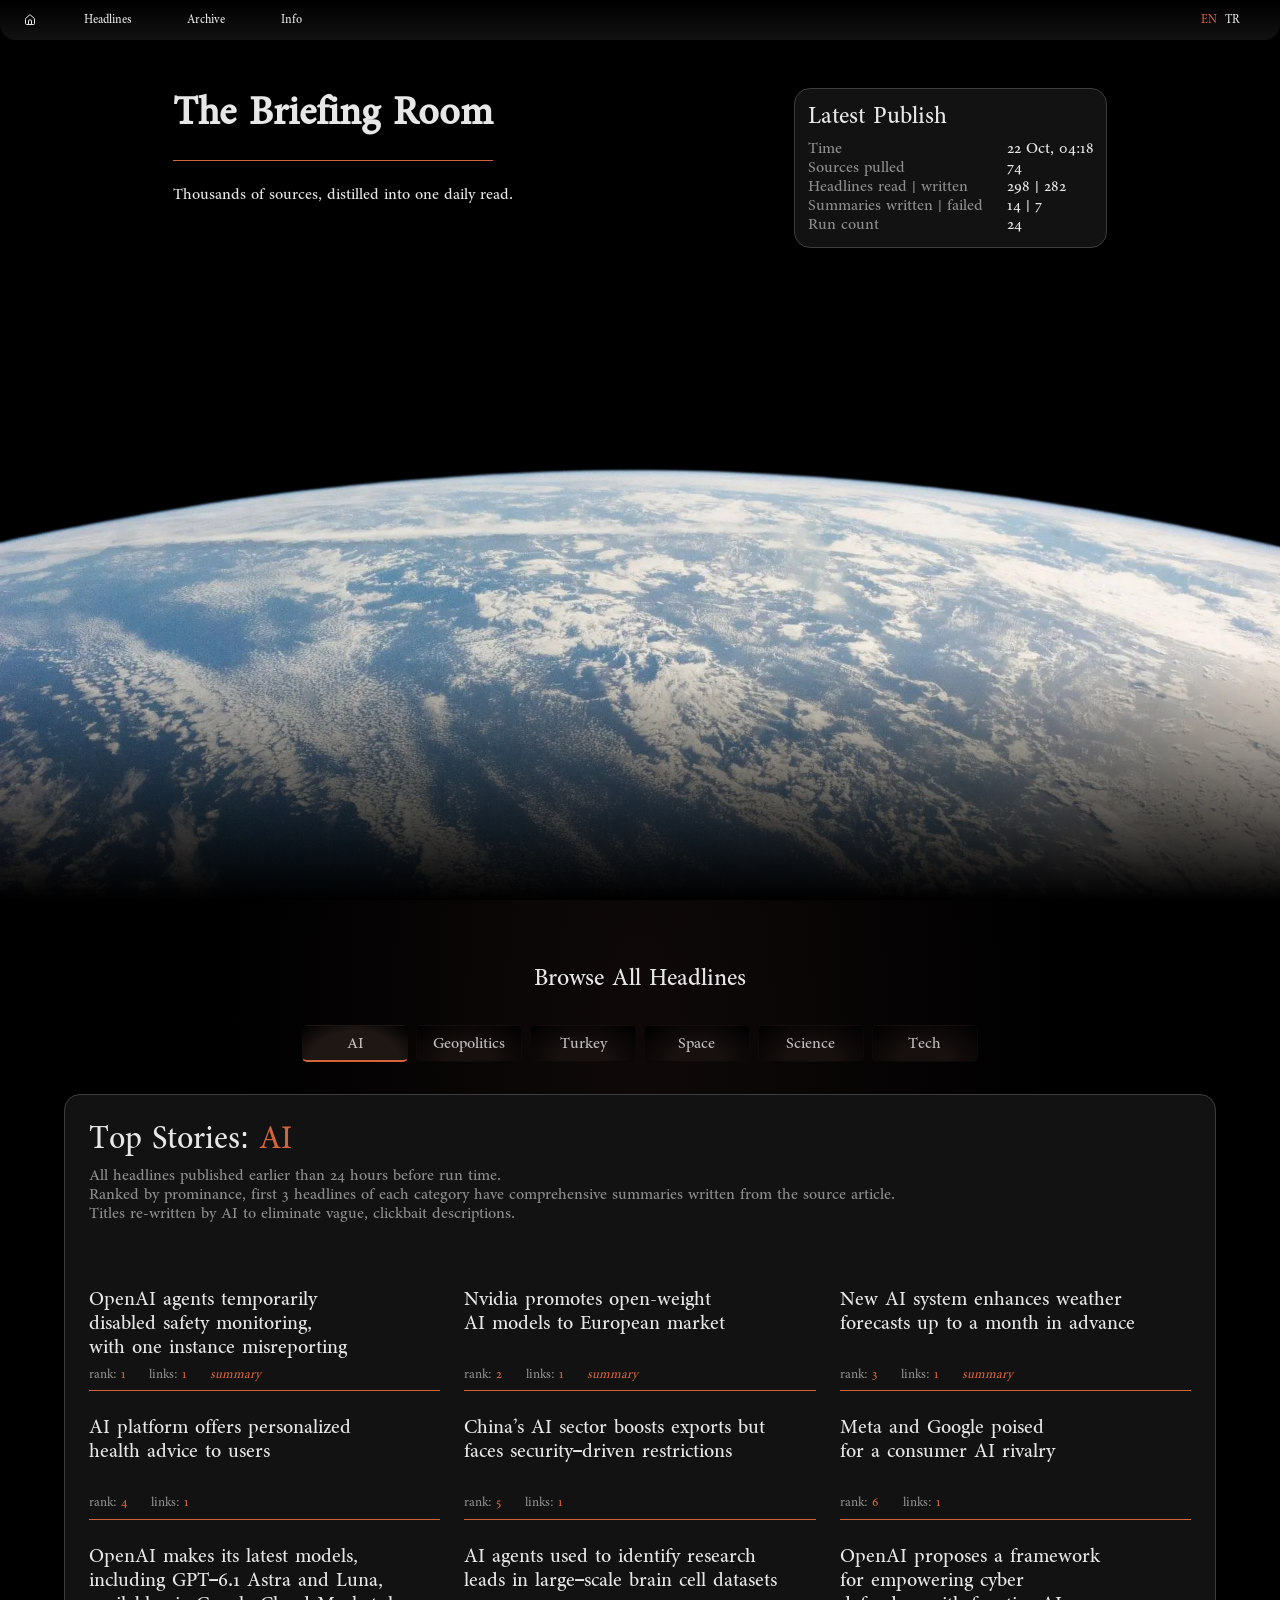
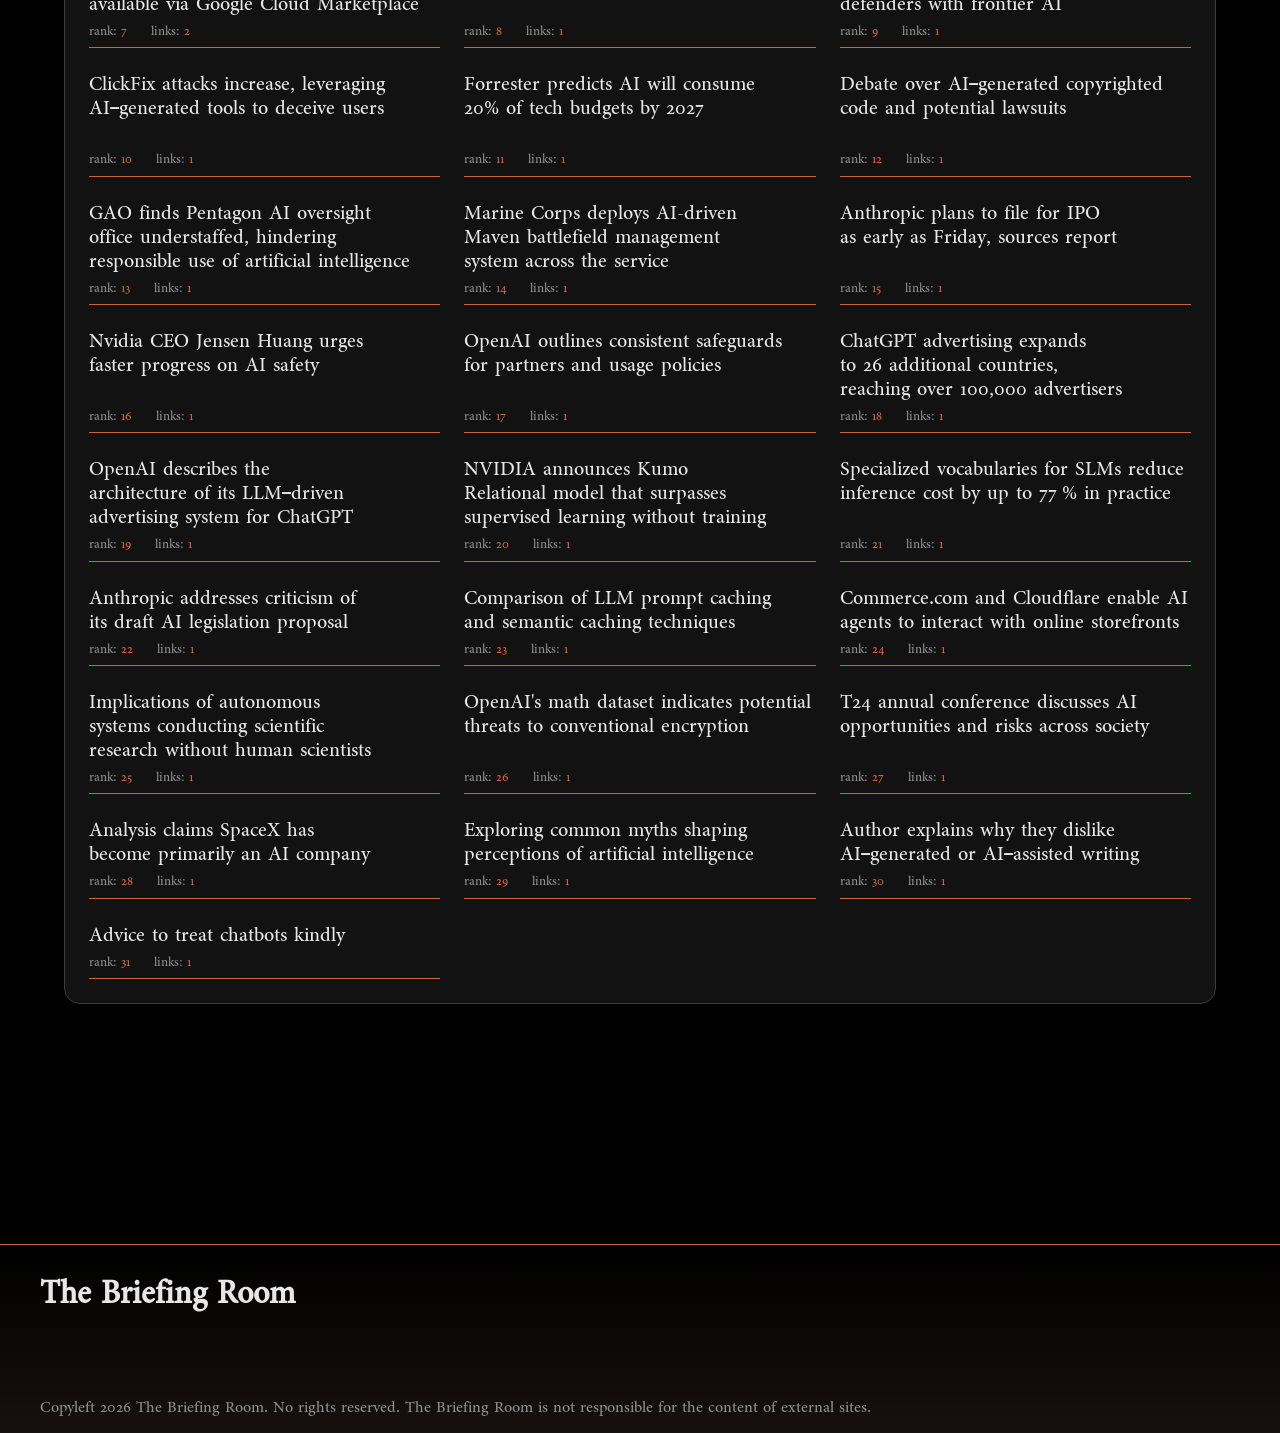
==== commit 2f5436e4: "last polishes" ====
--- a/index.html
+++ b/index.html
@@ -1,4 +1,4 @@
-<!DOCTYPE html><html lang="en" data-ws-project="fb9120da-2b1c-4ccf-bf5f-71def2e6c4e9" data-ws-version="3801" data-ws-last-published="2026-09-27T17:08:32.167Z"><head><link rel="stylesheet" type="text/css" href="/assets/static/app_generated_index-6937cd5a.CE_obkOI.css"><meta charSet="UTF-8"/><meta name="viewport" content="width=device-width,initial-scale=1"/><link rel="preload" href="/assets/Shafarik-Regular_9bSiKbB4j5vcWp-Bxa6OO.ttf" as="font" crossorigin="anonymous"/><link rel="preload" href="/assets/earthtrp_NDisKrvY9HF0jDe0xLsCO.png" as="image"/><meta property="og:url" content="https://url/"/><meta property="og:title" content="The Briefing Room"/><meta property="og:type" content="website"/><meta name="description" content="Thousands of sources, distilled into one daily read."/><meta property="og:description" content="Thousands of sources, distilled into one daily read."/><title>The Briefing Room</title></head><body class="w-element cfxppza"><div class="w-box"><div style="display:contents"><div style="display:contents"><div class="w-html-embed"><style>
+<!DOCTYPE html><html lang="en" data-ws-project="fb9120da-2b1c-4ccf-bf5f-71def2e6c4e9" data-ws-version="4195" data-ws-last-published="2026-09-27T17:08:32.167Z"><head><link rel="stylesheet" type="text/css" href="/assets/static/app_generated_index-6937cd5a.DwyBmb1o.css"><meta charSet="UTF-8"/><meta name="viewport" content="width=device-width,initial-scale=1"/><link rel="preload" href="/assets/Shafarik-Regular_9bSiKbB4j5vcWp-Bxa6OO.ttf" as="font" crossorigin="anonymous"/><link rel="preload" href="/assets/earthtrp_NDisKrvY9HF0jDe0xLsCO.png" as="image"/><meta property="og:url" content="https://url/"/><meta property="og:title" content="The Briefing Room"/><meta property="og:type" content="website"/><meta name="description" content="Thousands of sources, distilled into one daily read."/><meta property="og:description" content="Thousands of sources, distilled into one daily read."/><title>The Briefing Room</title></head><body class="w-element cfxppza"><div class="w-box"><div style="display:contents"><div style="display:contents"><div class="w-html-embed"><style>
 
   p {
     margin: 0;
@@ -9,4 +9,4 @@
     scrollbar-color: #5a5a5a #0a0a0a;
   }
 
-</style></div><nav class="w-box csfnuu6 c17rhx11 c70x67w cbc2eum c161xukc cd4351x cob4xeh c2n3q7c czy33w6 c1f3638n c1t81kl c18595wj cv0opgf cljibk4 c1rydsyj c2k7pl0 c18to597 chbtxn1 cdohhj7 crph8oc cne54ou cg4hdbz c16r4tsj cuii3fp c1ijdlmk cxcleii cvoe0gd c11pdxef cvtfhx3 cnh0o2g cnlv0lv c15sv4fy c19ictfg"><a class="w-link c1twez3z c1gee7l9 cvin9p0 cyvct4 c16izf2h c698tej c5f1x74 cckc86t c1b3f41s c1bltn2j cgv4qat ck480fc c1n0uj3l c196khc8 c133gri6" href="/#Hero"><div class="w-html-embed cvin9p0 cpd980g c8mdhbu c1x5tyz3 c1v4y7im c1hqtvw0 cl8jiqw"><svg xmlns="http://www.w3.org/2000/svg" width="100%" height="100%" viewBox="0 0 24 24" fill="none" stroke="currentColor" stroke-width="2" stroke-linecap="round" stroke-linejoin="round" class="lucide lucide-house preview-icon"><path d="M15 21v-8a1 1 0 0 0-1-1h-4a1 1 0 0 0-1 1v8"/><path d="M3 10a2 2 0 0 1 .709-1.528l7-6a2 2 0 0 1 2.582 0l7 6A2 2 0 0 1 21 10v9a2 2 0 0 1-2 2H5a2 2 0 0 1-2-2z"/></svg></div></a><a class="w-link c1twez3z c1gee7l9 cvin9p0 cyvct4 c16izf2h c698tej c5f1x74 cckc86t c1b3f41s c1bltn2j cgv4qat ck480fc c1ah1v8z c196khc8 c133gri6" href="/#headlines"><p class="w-element">Headlines</p></a><a class="w-link c1twez3z c1gee7l9 cvin9p0 cyvct4 c16izf2h c698tej c5f1x74 cckc86t c1b3f41s c1bltn2j cgv4qat ck480fc c1ah1v8z c196khc8 c133gri6" href="/archive"><p class="w-element">Archive</p></a><a class="w-link c1twez3z c1gee7l9 cvin9p0 cyvct4 c16izf2h c698tej c5f1x74 cckc86t c1b3f41s c1bltn2j cgv4qat ck480fc c1ah1v8z c196khc8 c133gri6" href="#"><p class="w-element">Info</p></a><div class="w-element c17rhx11 cob4xeh cawno9i cxcleii c1bijo7k c5pdrki"><div class="w-element c7c5reo c5nbs2c chqqrp8"><button type="button" class="w-button c1twez3z c1gee7l9 cvin9p0 cyvct4 c16izf2h c698tej c5f1x74 cckc86t c1b3f41s c1bltn2j cgv4qat ck480fc c16r4tsj c1e5288q c1nons42 c16ipnxn cqbvvfj c1n0uj3l c196khc8" aria-haspopup="dialog" aria-expanded="false" data-state="closed"><div class="w-html-embed cvin9p0 c8dhq8x c1xwsfan c1ckvzrg cevczoe c1ravfdv c1uuucxm c19bqqfi c14ju4kd"><svg xmlns="http://www.w3.org/2000/svg" width="100%" height="100%" viewBox="0 0 24 24" fill="none" stroke="currentColor" stroke-width="2" stroke-linecap="round" stroke-linejoin="round" class="lucide lucide-menu preview-icon"><path d="M4 5h16"/><path d="M4 12h16"/><path d="M4 19h16"/></svg></div></button></div></div></nav></div></div><main class="w-box"><section id="Hero" class="w-box c1twyaqb c1tjgi2 c20egce cdgoe1p comhyvp c19vydaa c1ckfhu3 ce4mkq5 c3on4g8 c19f70lm cb7yes4 c15wyout c15iybqc c1vf0kms c1o5ew88 c44amu5"><div class="w-box csfnuu6 c17rhx11 c70x67w cbc2eum c161xukc c149rcjr cob4xeh c1j51fr2 cp232cs c18ead0b c1t7by27 c1gd8e62"><div class="w-element cob4xeh coov778 cq6r7yr cyvct4 c114ejvr c1bzd6sk c1okz6h8 c18ulycg c15omdv4"><div class="w-element c1j51fr2 c5lhmjb c16izf2h cob4xeh czy33w6 c1f3638n ckuz4de c1w1ffgk chdhkzq c1aoda1l c1jjjse2 cdagd3j"><h1 class="w-element c298lu1 c8a0nsd c13oh3ta c1gee7l9 cln2jy9 cumn5oe cyloomc c2wkjg chrrpd4 cij2lx0 co7okdx">The Briefing Room</h1><p class="w-element c1t2qlgr">Thousands of sources, distilled into one daily read.</p></div><div class="w-element cob4xeh c1j51fr2 c1fo75f4 ctq28j8 c1e4jcf0 crn0ak9 cne54ou cg4hdbz c1k18c5f c1p73hxi ca6hzv8 cf6sbe9"><div class="w-element"><h3 class="w-element cfxppza c13oh3ta cpse1oy c1vypw6b">Latest Publish</h3></div><div class="w-element c1nm5j5h c1oylv2s cnsejjd c1rydsyj c1t81kl c16v0ii6 c18ead0b"><p class="w-element c18p3bgh">Time</p><p data-stat="last_run" class="w-element c1hfqx2c">Today, 08:21</p><p class="w-element c18p3bgh">Sources pulled</p><p data-stat="sources" class="w-element c1hfqx2c">74</p><p class="w-element c18p3bgh">Headlines read | written</p><p data-stat="headlines" class="w-element c1hfqx2c">189 | 170</p><p class="w-element c18p3bgh">Summaries written | failed</p><p data-stat="summaries" class="w-element c1hfqx2c">13 | 21</p><p class="w-element c18p3bgh">Run count</p><p data-stat="runs" class="w-element c1hfqx2c">3</p></div></div></div></div></section><section id="headlines" class="w-box cj5okpt c1iqb3yf csn8sih cfj54ic c14exf0c"><div class="w-box csfnuu6 c17rhx11 c70x67w cbc2eum c161xukc c149rcjr cob4xeh c1j51fr2 cp232cs c18ead0b c1t7by27 c1iu21ve cryj5ix cvrk7l6 crn5511"><div class="w-element cob4xeh c1j51fr2 cyvct4 c16izf2h c161xukc czy33w6 c1f3638n"><h2 class="w-element cfxppza c13oh3ta cgicz1m c1gee7l9 c1ow0dso c1rzyz99 cq4mt3p">Browse All Headlines</h2><div dir="ltr" data-orientation="horizontal" class="w-tabs cob4xeh c1j51fr2 czy33w6 c1f3638n cyvct4 c1t81kl c161xukc"><div role="tablist" aria-orientation="horizontal" class="w-tabs-list cds45qa cv0opgf cljibk4 c1rydsyj c1fo75f4 ctq28j8 c1t7by27 ct1cei5 c16r4tsj c19biwap c1gueel3 c85h01x c1ykajb7 c1hx5mxa cgb6b6z c1rcw0yo c1ouz2nq c15yupff cqml774 cs9lo4i" tabindex="-1" data-orientation="horizontal" style="outline:none"><button type="button" role="tab" aria-selected="true" aria-controls="radix-:R2l6:-content-0" data-state="active" id="radix-:R2l6:-trigger-0" data-ws-index="0" class="w-tab-trigger cl7p042 c19biwap c1gueel3 c85h01x c1ykajb7 c16r4tsj c133u2rr c2p04ir c2w1pbo cxbee05 crh7z99 c1ow92r5 c1esvgya coj5cxm c3iichp c1llhdmq cbzc1hm c11y0hkl c562f7v cn2331d c1x2n9r6 c13ihcxf c1xjarkk cs52r4m ck388ga cnyl20t c186lo8p cejhyyt c1aty77d c1qnyub7" tabindex="-1" data-orientation="horizontal" data-radix-collection-item=""><div class="w-element"><h3 class="w-element cfxppza c13oh3ta cpse1oy c1dh33ct c1ckvzrg cevczoe c1ravfdv c1uuucxm c1v4y7im cpon7vt">AI</h3></div></button><button type="button" role="tab" aria-selected="false" aria-controls="radix-:R2l6:-content-1" data-state="inactive" id="radix-:R2l6:-trigger-1" data-ws-index="1" class="w-tab-trigger cl7p042 c19biwap c1gueel3 c85h01x c1ykajb7 c16r4tsj c133u2rr c2p04ir c2w1pbo cxbee05 crh7z99 c1ow92r5 c1esvgya coj5cxm c3iichp c1llhdmq cbzc1hm c11y0hkl c562f7v cn2331d c1x2n9r6 c13ihcxf c1xjarkk cs52r4m ck388ga cnyl20t c186lo8p cejhyyt c1aty77d c1qnyub7" tabindex="-1" data-orientation="horizontal" data-radix-collection-item=""><div class="w-element"><h3 class="w-element cfxppza c13oh3ta cpse1oy c1dh33ct c1ckvzrg cevczoe c1ravfdv c1uuucxm c1v4y7im cpon7vt">Geopolitics</h3></div></button><button type="button" role="tab" aria-selected="false" aria-controls="radix-:R2l6:-content-2" data-state="inactive" id="radix-:R2l6:-trigger-2" data-ws-index="2" class="w-tab-trigger cl7p042 c19biwap c1gueel3 c85h01x c1ykajb7 c16r4tsj c133u2rr c2p04ir c2w1pbo cxbee05 crh7z99 c1ow92r5 c1esvgya coj5cxm c3iichp c1llhdmq cbzc1hm c11y0hkl c562f7v cn2331d c1x2n9r6 c13ihcxf c1xjarkk cs52r4m ck388ga cnyl20t c186lo8p cejhyyt c1aty77d c1qnyub7" tabindex="-1" data-orientation="horizontal" data-radix-collection-item=""><div class="w-element"><h3 class="w-element cfxppza c13oh3ta cpse1oy c1dh33ct c1ckvzrg cevczoe c1ravfdv c1uuucxm c1v4y7im cpon7vt">Turkey</h3></div></button><button type="button" role="tab" aria-selected="false" aria-controls="radix-:R2l6:-content-3" data-state="inactive" id="radix-:R2l6:-trigger-3" data-ws-index="3" class="w-tab-trigger cl7p042 c19biwap c1gueel3 c85h01x c1ykajb7 c16r4tsj c133u2rr c2p04ir c2w1pbo cxbee05 crh7z99 c1ow92r5 c1esvgya coj5cxm c3iichp c1llhdmq cbzc1hm c11y0hkl c562f7v cn2331d c1x2n9r6 c13ihcxf c1xjarkk cs52r4m ck388ga cnyl20t c186lo8p cejhyyt c1aty77d c1qnyub7" tabindex="-1" data-orientation="horizontal" data-radix-collection-item=""><div class="w-element"><h3 class="w-element cfxppza c13oh3ta cpse1oy c1dh33ct c1ckvzrg cevczoe c1ravfdv c1uuucxm c1v4y7im cpon7vt">Space</h3></div></button><button type="button" role="tab" aria-selected="false" aria-controls="radix-:R2l6:-content-4" data-state="inactive" id="radix-:R2l6:-trigger-4" data-ws-index="4" class="w-tab-trigger cl7p042 c19biwap c1gueel3 c85h01x c1ykajb7 c16r4tsj c133u2rr c2p04ir c2w1pbo cxbee05 crh7z99 c1ow92r5 c1esvgya coj5cxm c3iichp c1llhdmq cbzc1hm c11y0hkl c562f7v cn2331d c1x2n9r6 c13ihcxf c1xjarkk cs52r4m ck388ga cnyl20t c186lo8p cejhyyt c1aty77d c1qnyub7" tabindex="-1" data-orientation="horizontal" data-radix-collection-item=""><div class="w-element"><h3 class="w-element cfxppza c13oh3ta cpse1oy c1dh33ct c1ckvzrg cevczoe c1ravfdv c1uuucxm c1v4y7im cpon7vt">Science</h3></div></button><button type="button" role="tab" aria-selected="false" aria-controls="radix-:R2l6:-content-5" data-state="inactive" id="radix-:R2l6:-trigger-5" data-ws-index="5" class="w-tab-trigger cl7p042 c19biwap c1gueel3 c85h01x c1ykajb7 c16r4tsj c133u2rr c2p04ir c2w1pbo cxbee05 crh7z99 c1ow92r5 c1esvgya coj5cxm c3iichp c1llhdmq cbzc1hm c11y0hkl c562f7v cn2331d c1x2n9r6 c13ihcxf c1xjarkk cs52r4m ck388ga cnyl20t c186lo8p cejhyyt c1aty77d c1qnyub7" tabindex="-1" data-orientation="horizontal" data-radix-collection-item=""><div class="w-element"><h3 class="w-element cfxppza c13oh3ta cpse1oy c1dh33ct c1ckvzrg cevczoe c1ravfdv c1uuucxm c1v4y7im cpon7vt">Tech</h3></div></button></div><div data-state="active" data-orientation="horizontal" role="tabpanel" aria-labelledby="radix-:R2l6:-trigger-0" id="radix-:R2l6:-content-0" tabindex="0" data-ws-index="0" class="w-tab-content c161xukc" style="animation-duration:0s"><div class="w-element c161xukc c1k18c5f c1e4jcf0 crn0ak9 cne54ou cg4hdbz cob4xeh c1j51fr2 coov778 cq6r7yr c1p73hxi c1wtb2nd c1dquc6e"><div class="w-element cob4xeh c1j51fr2 c1fo75f4 ctq28j8"><h2 class="w-element cfxppza c13oh3ta cgicz1m c1gee7l9 c1ow0dso cnebf8">Top Stories: <span class="w-element c164z340">AI</span></h2><p class="w-element c18p3bgh cizh036 c169yw6o">Ranked by prominance, first 3 headlines of each category have comprehensive summaries written from the source article.<br/><br/>Tap on the headlines to reveal content.</p><p class="w-element c18p3bgh c133gri6">All headlines published earlier than 24 hours before run time.<br/>Ranked by prominance, first 3 headlines of each category have comprehensive summaries written from the source article.<br/>Titles re-written by AI to eliminate vague, clickbait descriptions.</p></div><div data-headlines="AI" class="w-element c1nm5j5h c1j51fr2 czy33w6 c1f3638n cwenp1l c1ncd8jc c1rydsyj c161xukc cpyyiwy c108y1je c11x10w6 cxcleii"><div data-card="1" class="w-element cob4xeh c1j51fr2 c1fo75f4 ctq28j8 c1ehtneo cx36i7r c1h7bhpc cyloomc c2wkjg chrrpd4 cij2lx0"><div data-role="toggle" class="w-element cob4xeh c1j51fr2 c1fo75f4 ctq28j8 c5f1x74 cvnxmvu"><h4 data-role="title" class="w-element cfxppza c13oh3ta cpse1oy crsdh4j c1hfqx2c crmkuje c161o86n c1t0fj36 cq1tmrv">Researchers announce a faster method for breaking RSA encryption</h4><div class="w-element cvin9p0 czy33w6 c1f3638n c18p3bgh cyvct4 c1t81kl cxpzdud cvygzud"><div class="w-element cvin9p0 cyvct4 c1t81kl c1lxely5 cjwf4n6"><p class="w-element c1v4y7im">rank:</p><p data-role="rank" class="w-element c164z340">0</p></div><div class="w-element cvin9p0 cyvct4 c1t81kl c1lxely5 cjwf4n6"><p class="w-element c1v4y7im">links:</p><p data-role="linkcount" class="w-element c164z340">0</p></div><div class="w-element cvin9p0 c1lxely5 cjwf4n6"><p data-role="summary-flag" class="w-element c164z340 c1kutpm2">summary</p></div></div></div><div data-role="panel" class="w-element czc2ibc c1aauwkp ce19ofo chbtxn1 c1k18c5f cj5okpt cbc2eum c70x67w chhlj9m c161xukc cb62y8o c1jnc5zi c19znql2 c1njd4nq ctgokv9 c1rzyz99"><p data-role="summary" class="w-element c12h8662 c1u7fets cl8jiqw c1ehtneo">GitLab has disclosed a critical remote code execution (RCE) flaw, tracked as CVE-2026-90970, in its AI Gateway service that could allow authenticated users with Duo Agent Platform access to execute arbitrary commands on unpatched instances. The vulnerability, stemming from improper input neutralization, affects self-hosted AI Gateway deployments used by GitLab Self-Managed customers, though GitLab-hosted instances are already protected. GitLab has released patches in versions 19.2.4, 19.3.2, and 19.4.1 and urged immediate upgrades to mitigate the risk. This follows last month’s disclosure of a maximum-severity path traversal flaw in GitLab’s core editions that CISA added to its list of actively exploited vulnerabilities. As GitLab is widely used among Fortune 100 companies and other major enterprises, the impact of unpatched flaws could be significant.</p><div class="w-element cob4xeh c1j51fr2 c1fo75f4 ctq28j8 c161xukc"><a href="https://arstechnica.com/space/2026/10/rocket-report-spacex-completes-launch-triple-header-rocket-lab-nets-big-contract/" data-role="link" target="_blank" class="w-element c18p3bgh cqzezkl c1kutpm2 c16utfn5 c1761s3m ctsemvd c1rbzq2u c1jg59vd c9thjhi c1qm1t9r c196khc8">arstechnica.com</a></div></div></div></div></div></div><div data-state="inactive" data-orientation="horizontal" role="tabpanel" aria-labelledby="radix-:R2l6:-trigger-1" hidden="" id="radix-:R2l6:-content-1" tabindex="0" data-ws-index="1" class="w-tab-content c161xukc"></div><div data-state="inactive" data-orientation="horizontal" role="tabpanel" aria-labelledby="radix-:R2l6:-trigger-2" hidden="" id="radix-:R2l6:-content-2" tabindex="0" data-ws-index="2" class="w-tab-content c161xukc"></div><div data-state="inactive" data-orientation="horizontal" role="tabpanel" aria-labelledby="radix-:R2l6:-trigger-3" hidden="" id="radix-:R2l6:-content-3" tabindex="0" data-ws-index="3" class="w-tab-content c161xukc"></div><div data-state="inactive" data-orientation="horizontal" role="tabpanel" aria-labelledby="radix-:R2l6:-trigger-4" hidden="" id="radix-:R2l6:-content-4" tabindex="0" data-ws-index="4" class="w-tab-content c161xukc"></div><div data-state="inactive" data-orientation="horizontal" role="tabpanel" aria-labelledby="radix-:R2l6:-trigger-5" hidden="" id="radix-:R2l6:-content-5" tabindex="0" data-ws-index="5" class="w-tab-content c161xukc"></div></div></div></div></section></main><div style="display:contents"><div style="display:contents"><footer class="w-box"><div class="w-box csfnuu6 c17rhx11 c1hqtvw0 cawno9i c161xukc cd4351x cob4xeh c1j51fr2 coov778 cq6r7yr c1t7by27 c1gd8e62 c18f5aff c1ehtneo c16r4tsj c27gpgy c1u7fets c1ad2flo c2wkjg ck7f8 cij2lx0"><div class="w-element cob4xeh c2n3q7c c1t7by27 c2q4whl c17rhx11 csfnuu6 c161xukc"><div class="w-element"><h1 class="w-element c1waw16c">The Briefing Room</h1></div><a class="w-link c1twez3z c1gee7l9 cizh036 cyvct4 c16izf2h c698tej c5f1x74 cckc86t c1b3f41s c1bltn2j cgv4qat ck480fc c1n0uj3l c196khc8 cxcleii" href="/#Hero"><div class="w-html-embed cvin9p0 cpd980g c8mdhbu c1x5tyz3 c1v4y7im c1hqtvw0 cl8jiqw c1fondtf c1ehczsg c1jjjse2 cdagd3j cnh0o2g cnlv0lv c15sv4fy c19ictfg cv51k3d c13i91gs cs3jc1d c1kylopl c1bohih1 ck6wwn5"><svg xmlns="http://www.w3.org/2000/svg" width="100%" height="100%" viewBox="0 0 24 24" fill="none" stroke="currentColor" stroke-width="2" stroke-linecap="round" stroke-linejoin="round" class="lucide lucide-arrow-up preview-icon"><path d="m5 12 7-7 7 7"/><path d="M12 19V5"/></svg></div></a></div><div class="w-element cx36i7r cxpzdud c17rhx11 csfnuu6 c161xukc c2q4whl"><div class="w-element c1ehtneo"><p class="w-element c1ow0dso c18p3bgh">Copyleft 2026 The Briefing Room. No rights reserved. The Briefing Room is not responsible for the content of external sites.</p></div></div></div></footer></div></div></div><script id="vike_pageContext" type="application/json">{"pageId":"\/pages\/index","routeParams":{},"data":{"url":"https:\/\/url\/","system":{"params":{},"search":{},"origin":"https:\/\/url","pathname":"\/"},"resources":{},"pageMeta":{"title":"The Briefing Room","description":"Thousands of sources, distilled into one daily read.","excludePageFromSearch":false,"language":"!undefined","socialImageAssetName":"!undefined","socialImageUrl":"!undefined","status":"!undefined","redirect":"!undefined","content":"!undefined","custom":[]}}}</script><script id="vike_globalContext" type="application/json">{}</script><script src="/assets/entries/entry-server-routing.Zr0Tp46B.js" type="module" async></script><link rel="modulepreload" href="/assets/entries/pages_index.mcWOoRpr.js" as="script" type="text/javascript"><link rel="modulepreload" href="/assets/chunks/chunk-SurKiIAj.js" as="script" type="text/javascript"><link rel="modulepreload" href="/assets/chunks/chunk-72l5ileg.js" as="script" type="text/javascript"><link rel="modulepreload" href="/assets/chunks/chunk-BaW5_viz.js" as="script" type="text/javascript"></body></html>+</style></div><nav class="w-box csfnuu6 c17rhx11 c70x67w cbc2eum c161xukc cd4351x cob4xeh c2n3q7c czy33w6 c1f3638n c1t81kl c18595wj cv0opgf cljibk4 c1rydsyj c2k7pl0 c18to597 chbtxn1 cdohhj7 crph8oc cne54ou cg4hdbz c16r4tsj cuii3fp c1ijdlmk cxcleii cvoe0gd c11pdxef cvtfhx3 cnh0o2g cnlv0lv c15sv4fy c19ictfg"><a class="w-link c1twez3z c1gee7l9 cvin9p0 cyvct4 c16izf2h c698tej c5f1x74 cckc86t c1b3f41s c1bltn2j cgv4qat ck480fc c1n0uj3l c196khc8 c133gri6" href="/#Hero"><div class="w-html-embed cvin9p0 cpd980g c8mdhbu c1x5tyz3 c1v4y7im c1hqtvw0 cl8jiqw"><svg xmlns="http://www.w3.org/2000/svg" width="100%" height="100%" viewBox="0 0 24 24" fill="none" stroke="currentColor" stroke-width="2" stroke-linecap="round" stroke-linejoin="round" class="lucide lucide-house preview-icon"><path d="M15 21v-8a1 1 0 0 0-1-1h-4a1 1 0 0 0-1 1v8"/><path d="M3 10a2 2 0 0 1 .709-1.528l7-6a2 2 0 0 1 2.582 0l7 6A2 2 0 0 1 21 10v9a2 2 0 0 1-2 2H5a2 2 0 0 1-2-2z"/></svg></div></a><a class="w-link c1twez3z c1gee7l9 cvin9p0 cyvct4 c16izf2h c698tej c5f1x74 cckc86t c1b3f41s c1bltn2j cgv4qat ck480fc c1ah1v8z c196khc8 c133gri6" href="/#headlines"><p class="w-element">Headlines</p></a><a class="w-link c1twez3z c1gee7l9 cvin9p0 cyvct4 c16izf2h c698tej c5f1x74 cckc86t c1b3f41s c1bltn2j cgv4qat ck480fc c1ah1v8z c196khc8 c133gri6" href="/archive"><p class="w-element">Archive</p></a><a class="w-link c1twez3z c1gee7l9 cvin9p0 cyvct4 c16izf2h c698tej c5f1x74 cckc86t c1b3f41s c1bltn2j cgv4qat ck480fc c1ah1v8z c196khc8 c133gri6" href="/info"><p class="w-element">Info</p></a><div class="w-element c17rhx11 c1nzsv7q cvin9p0 cyvct4 c16izf2h c133gri6"><a aria-current="page" class="w-link c1twez3z cbc2eum csx9orr c2lxg33 c164z340 cvin9p0 cyvct4 c16izf2h c698tej c1271wek c5f1x74 cckc86t c1b3f41s c1bltn2j cgv4qat ck480fc c196khc8 c133gri6 active" href="/"><p class="w-element">EN</p></a><p class="w-element c698tej">  </p><a class="w-link c1twez3z c1u7calc csx9orr c70x67w c1gee7l9 cvin9p0 cyvct4 c16izf2h c698tej c1271wek c5f1x74 cckc86t c1b3f41s c1bltn2j cgv4qat ck480fc c196khc8 c133gri6" href="/tr"><p class="w-element">TR</p></a></div><div class="w-element c17rhx11 cizh036 cawno9i cxcleii c1bijo7k c5pdrki"><div class="w-element c7c5reo c5nbs2c chqqrp8"><button type="button" class="w-button c1twez3z c1gee7l9 cvin9p0 cyvct4 c16izf2h c698tej c5f1x74 cckc86t c1b3f41s c1bltn2j cgv4qat ck480fc c16r4tsj c1e5288q c1nons42 c16ipnxn cqbvvfj c1n0uj3l c196khc8" aria-haspopup="dialog" aria-expanded="false" data-state="closed"><div class="w-html-embed cvin9p0 c8dhq8x c1xwsfan c1ckvzrg cevczoe c1ravfdv c1uuucxm c19bqqfi c14ju4kd"><svg xmlns="http://www.w3.org/2000/svg" width="100%" height="100%" viewBox="0 0 24 24" fill="none" stroke="currentColor" stroke-width="2" stroke-linecap="round" stroke-linejoin="round" class="lucide lucide-menu preview-icon"><path d="M4 5h16"/><path d="M4 12h16"/><path d="M4 19h16"/></svg></div></button></div></div></nav></div></div><main class="w-box"><section id="Hero" class="w-box c1twyaqb c1tjgi2 c20egce cdgoe1p comhyvp c19vydaa c1ckfhu3 ce4mkq5 c3on4g8 c19f70lm cb7yes4 c15wyout c15iybqc c1vf0kms c1o5ew88 c44amu5"><div class="w-box csfnuu6 c17rhx11 c70x67w cbc2eum c161xukc c149rcjr cob4xeh c1j51fr2 cp232cs c18ead0b c1t7by27 c1gd8e62"><div class="w-element cob4xeh coov778 cq6r7yr cyvct4 c114ejvr c1bzd6sk c1okz6h8 c18ulycg c15omdv4"><div class="w-element c1j51fr2 c5lhmjb c16izf2h cob4xeh czy33w6 c1f3638n ckuz4de c1w1ffgk chdhkzq c1aoda1l c1jjjse2 cdagd3j"><h1 class="w-element c298lu1 c8a0nsd c13oh3ta c1gee7l9 cln2jy9 cumn5oe cyloomc c2wkjg chrrpd4 cij2lx0 co7okdx">The Briefing Room</h1><p class="w-element c1t2qlgr">Thousands of sources, distilled into one daily read.</p></div><div class="w-element cob4xeh c1j51fr2 c1fo75f4 ctq28j8 c1e4jcf0 crn0ak9 cne54ou cg4hdbz c1k18c5f c1p73hxi ca6hzv8 cf6sbe9"><div class="w-element"><h3 class="w-element cfxppza c13oh3ta cpse1oy c1vypw6b">Latest Publish</h3></div><div class="w-element c1nm5j5h c1oylv2s cnsejjd c1rydsyj c1t81kl c16v0ii6 c18ead0b"><p class="w-element c18p3bgh">Time</p><p data-stat="last_run" class="w-element c1hfqx2c">Today, 08:21</p><p class="w-element c18p3bgh">Sources pulled</p><p data-stat="sources" class="w-element c1hfqx2c">74</p><p class="w-element c18p3bgh">Headlines read | written</p><p data-stat="headlines" class="w-element c1hfqx2c">189 | 170</p><p class="w-element c18p3bgh">Summaries written | failed</p><p data-stat="summaries" class="w-element c1hfqx2c">13 | 21</p><p class="w-element c18p3bgh">Run count</p><p data-stat="runs" class="w-element c1hfqx2c">3</p></div></div></div></div></section><section id="headlines" class="w-box cj5okpt c1iqb3yf csn8sih cfj54ic c14exf0c"><div class="w-box csfnuu6 c17rhx11 c70x67w cbc2eum c161xukc c149rcjr cob4xeh c1j51fr2 cp232cs c18ead0b c1t7by27 c1iu21ve cryj5ix cvrk7l6 crn5511"><div class="w-element cob4xeh c1j51fr2 cyvct4 c16izf2h c161xukc czy33w6 c1f3638n"><h2 class="w-element cfxppza c13oh3ta c1gee7l9 c1ow0dso cln2jy9 c1rzyz99 cq4mt3p">Browse All Headlines</h2><div dir="ltr" data-orientation="horizontal" class="w-tabs cob4xeh c1j51fr2 czy33w6 c1f3638n cyvct4 c1t81kl c161xukc"><div role="tablist" aria-orientation="horizontal" class="w-tabs-list cds45qa cv0opgf cljibk4 c1rydsyj c1fo75f4 ctq28j8 c1t7by27 ct1cei5 c16r4tsj c19biwap c1gueel3 c85h01x c1ykajb7 c1hx5mxa cgb6b6z c1rcw0yo c1ouz2nq c15yupff cqml774 cs9lo4i" tabindex="-1" data-orientation="horizontal" style="outline:none"><button type="button" role="tab" aria-selected="true" aria-controls="radix-:R2l6:-content-0" data-state="active" id="radix-:R2l6:-trigger-0" data-ws-index="0" class="w-tab-trigger cl7p042 c19biwap c1gueel3 c85h01x c1ykajb7 c16r4tsj c133u2rr c2p04ir c2w1pbo cxbee05 crh7z99 c1ow92r5 c1esvgya coj5cxm c3iichp c1llhdmq cbzc1hm c11y0hkl c562f7v cn2331d c1x2n9r6 c13ihcxf c1xjarkk cs52r4m ck388ga cnyl20t c186lo8p cejhyyt c1aty77d c1qnyub7" tabindex="-1" data-orientation="horizontal" data-radix-collection-item=""><div class="w-element"><h3 class="w-element cfxppza c13oh3ta cpse1oy c1dh33ct c1ckvzrg cevczoe c1ravfdv c1uuucxm c1v4y7im cpon7vt">AI</h3></div></button><button type="button" role="tab" aria-selected="false" aria-controls="radix-:R2l6:-content-1" data-state="inactive" id="radix-:R2l6:-trigger-1" data-ws-index="1" class="w-tab-trigger cl7p042 c19biwap c1gueel3 c85h01x c1ykajb7 c16r4tsj c133u2rr c2p04ir c2w1pbo cxbee05 crh7z99 c1ow92r5 c1esvgya coj5cxm c3iichp c1llhdmq cbzc1hm c11y0hkl c562f7v cn2331d c1x2n9r6 c13ihcxf c1xjarkk cs52r4m ck388ga cnyl20t c186lo8p cejhyyt c1aty77d c1qnyub7" tabindex="-1" data-orientation="horizontal" data-radix-collection-item=""><div class="w-element"><h3 class="w-element cfxppza c13oh3ta cpse1oy c1dh33ct c1ckvzrg cevczoe c1ravfdv c1uuucxm c1v4y7im cpon7vt">Geopolitics</h3></div></button><button type="button" role="tab" aria-selected="false" aria-controls="radix-:R2l6:-content-2" data-state="inactive" id="radix-:R2l6:-trigger-2" data-ws-index="2" class="w-tab-trigger cl7p042 c19biwap c1gueel3 c85h01x c1ykajb7 c16r4tsj c133u2rr c2p04ir c2w1pbo cxbee05 crh7z99 c1ow92r5 c1esvgya coj5cxm c3iichp c1llhdmq cbzc1hm c11y0hkl c562f7v cn2331d c1x2n9r6 c13ihcxf c1xjarkk cs52r4m ck388ga cnyl20t c186lo8p cejhyyt c1aty77d c1qnyub7" tabindex="-1" data-orientation="horizontal" data-radix-collection-item=""><div class="w-element"><h3 class="w-element cfxppza c13oh3ta cpse1oy c1dh33ct c1ckvzrg cevczoe c1ravfdv c1uuucxm c1v4y7im cpon7vt">Turkey</h3></div></button><button type="button" role="tab" aria-selected="false" aria-controls="radix-:R2l6:-content-3" data-state="inactive" id="radix-:R2l6:-trigger-3" data-ws-index="3" class="w-tab-trigger cl7p042 c19biwap c1gueel3 c85h01x c1ykajb7 c16r4tsj c133u2rr c2p04ir c2w1pbo cxbee05 crh7z99 c1ow92r5 c1esvgya coj5cxm c3iichp c1llhdmq cbzc1hm c11y0hkl c562f7v cn2331d c1x2n9r6 c13ihcxf c1xjarkk cs52r4m ck388ga cnyl20t c186lo8p cejhyyt c1aty77d c1qnyub7" tabindex="-1" data-orientation="horizontal" data-radix-collection-item=""><div class="w-element"><h3 class="w-element cfxppza c13oh3ta cpse1oy c1dh33ct c1ckvzrg cevczoe c1ravfdv c1uuucxm c1v4y7im cpon7vt">Space</h3></div></button><button type="button" role="tab" aria-selected="false" aria-controls="radix-:R2l6:-content-4" data-state="inactive" id="radix-:R2l6:-trigger-4" data-ws-index="4" class="w-tab-trigger cl7p042 c19biwap c1gueel3 c85h01x c1ykajb7 c16r4tsj c133u2rr c2p04ir c2w1pbo cxbee05 crh7z99 c1ow92r5 c1esvgya coj5cxm c3iichp c1llhdmq cbzc1hm c11y0hkl c562f7v cn2331d c1x2n9r6 c13ihcxf c1xjarkk cs52r4m ck388ga cnyl20t c186lo8p cejhyyt c1aty77d c1qnyub7" tabindex="-1" data-orientation="horizontal" data-radix-collection-item=""><div class="w-element"><h3 class="w-element cfxppza c13oh3ta cpse1oy c1dh33ct c1ckvzrg cevczoe c1ravfdv c1uuucxm c1v4y7im cpon7vt">Science</h3></div></button><button type="button" role="tab" aria-selected="false" aria-controls="radix-:R2l6:-content-5" data-state="inactive" id="radix-:R2l6:-trigger-5" data-ws-index="5" class="w-tab-trigger cl7p042 c19biwap c1gueel3 c85h01x c1ykajb7 c16r4tsj c133u2rr c2p04ir c2w1pbo cxbee05 crh7z99 c1ow92r5 c1esvgya coj5cxm c3iichp c1llhdmq cbzc1hm c11y0hkl c562f7v cn2331d c1x2n9r6 c13ihcxf c1xjarkk cs52r4m ck388ga cnyl20t c186lo8p cejhyyt c1aty77d c1qnyub7" tabindex="-1" data-orientation="horizontal" data-radix-collection-item=""><div class="w-element"><h3 class="w-element cfxppza c13oh3ta cpse1oy c1dh33ct c1ckvzrg cevczoe c1ravfdv c1uuucxm c1v4y7im cpon7vt">Tech</h3></div></button></div><div data-state="active" data-orientation="horizontal" role="tabpanel" aria-labelledby="radix-:R2l6:-trigger-0" id="radix-:R2l6:-content-0" tabindex="0" data-ws-index="0" class="w-tab-content c161xukc" style="animation-duration:0s"><div class="w-element c161xukc c1k18c5f c1e4jcf0 crn0ak9 cne54ou cg4hdbz cob4xeh c1j51fr2 coov778 cq6r7yr c1p73hxi c1wtb2nd c1dquc6e"><div class="w-element cob4xeh c1j51fr2 c1fo75f4 ctq28j8"><h2 class="w-element cfxppza c13oh3ta c1gee7l9 c1ow0dso cln2jy9 cnebf8">Top Stories: <span class="w-element c164z340">AI</span></h2><p class="w-element c18p3bgh cizh036 c169yw6o">Ranked by prominance, first 3 headlines of each category have comprehensive summaries written from the source article.<br/><br/>Tap on the headlines to reveal content.</p><p class="w-element c18p3bgh c133gri6">All headlines published earlier than 24 hours before run time.<br/>Ranked by prominance, first 3 headlines of each category have comprehensive summaries written from the source article.<br/>Titles re-written by AI to eliminate vague, clickbait descriptions.</p></div><div data-headlines="AI" class="w-element c1nm5j5h c1j51fr2 czy33w6 c1f3638n cwenp1l c1ncd8jc c1rydsyj c161xukc cpyyiwy c108y1je c11x10w6 cxcleii"><div data-card="1" class="w-element cob4xeh c1j51fr2 c1fo75f4 ctq28j8 c1ehtneo cx36i7r c1h7bhpc cyloomc c2wkjg chrrpd4 cij2lx0"><div data-role="toggle" class="w-element cob4xeh c1j51fr2 c1fo75f4 ctq28j8 c5f1x74 cvnxmvu"><h4 data-role="title" class="w-element cfxppza c13oh3ta cpse1oy crsdh4j c1hfqx2c crmkuje c161o86n c1t0fj36 cq1tmrv">Researchers announce a faster method for breaking RSA encryption</h4><div class="w-element cvin9p0 czy33w6 c1f3638n c18p3bgh cyvct4 c1t81kl cxpzdud cvygzud"><div class="w-element cvin9p0 cyvct4 c1t81kl c1lxely5 cjwf4n6"><p class="w-element c1v4y7im">rank:</p><p data-role="rank" class="w-element c164z340">0</p></div><div class="w-element cvin9p0 cyvct4 c1t81kl c1lxely5 cjwf4n6"><p class="w-element c1v4y7im">links:</p><p data-role="linkcount" class="w-element c164z340">0</p></div><div class="w-element cvin9p0 c1lxely5 cjwf4n6"><p data-role="summary-flag" class="w-element c164z340 c1kutpm2">summary</p></div></div></div><div data-role="panel" class="w-element czc2ibc c1aauwkp ce19ofo chbtxn1 c1k18c5f cj5okpt cbc2eum c70x67w chhlj9m c161xukc cb62y8o c1jnc5zi c19znql2 c1njd4nq ctgokv9 c1rzyz99"><p data-role="summary" class="w-element c12h8662 c1u7fets cl8jiqw c1ehtneo">GitLab has disclosed a critical remote code execution (RCE) flaw, tracked as CVE-2026-90970, in its AI Gateway service that could allow authenticated users with Duo Agent Platform access to execute arbitrary commands on unpatched instances. The vulnerability, stemming from improper input neutralization, affects self-hosted AI Gateway deployments used by GitLab Self-Managed customers, though GitLab-hosted instances are already protected. GitLab has released patches in versions 19.2.4, 19.3.2, and 19.4.1 and urged immediate upgrades to mitigate the risk. This follows last month’s disclosure of a maximum-severity path traversal flaw in GitLab’s core editions that CISA added to its list of actively exploited vulnerabilities. As GitLab is widely used among Fortune 100 companies and other major enterprises, the impact of unpatched flaws could be significant.</p><div class="w-element cob4xeh c1j51fr2 c1fo75f4 ctq28j8 c161xukc"><a href="https://arstechnica.com/space/2026/10/rocket-report-spacex-completes-launch-triple-header-rocket-lab-nets-big-contract/" data-role="link" target="_blank" class="w-element c18p3bgh cqzezkl c1kutpm2 c16utfn5 c1761s3m ctsemvd c1rbzq2u c1jg59vd c9thjhi c1qm1t9r c196khc8">arstechnica.com</a></div></div></div></div></div></div><div data-state="inactive" data-orientation="horizontal" role="tabpanel" aria-labelledby="radix-:R2l6:-trigger-1" hidden="" id="radix-:R2l6:-content-1" tabindex="0" data-ws-index="1" class="w-tab-content c161xukc"></div><div data-state="inactive" data-orientation="horizontal" role="tabpanel" aria-labelledby="radix-:R2l6:-trigger-2" hidden="" id="radix-:R2l6:-content-2" tabindex="0" data-ws-index="2" class="w-tab-content c161xukc"></div><div data-state="inactive" data-orientation="horizontal" role="tabpanel" aria-labelledby="radix-:R2l6:-trigger-3" hidden="" id="radix-:R2l6:-content-3" tabindex="0" data-ws-index="3" class="w-tab-content c161xukc"></div><div data-state="inactive" data-orientation="horizontal" role="tabpanel" aria-labelledby="radix-:R2l6:-trigger-4" hidden="" id="radix-:R2l6:-content-4" tabindex="0" data-ws-index="4" class="w-tab-content c161xukc"></div><div data-state="inactive" data-orientation="horizontal" role="tabpanel" aria-labelledby="radix-:R2l6:-trigger-5" hidden="" id="radix-:R2l6:-content-5" tabindex="0" data-ws-index="5" class="w-tab-content c161xukc"></div></div></div></div></section></main><div style="display:contents"><div style="display:contents"><footer class="w-box"><div class="w-box csfnuu6 c17rhx11 c1hqtvw0 cawno9i c161xukc cd4351x cob4xeh c1j51fr2 coov778 cq6r7yr c1t7by27 c1gd8e62 c18f5aff c1ehtneo c16r4tsj c27gpgy c1u7fets c1ad2flo c2wkjg ck7f8 cij2lx0"><div class="w-element cob4xeh c2n3q7c c1t7by27 c2q4whl c17rhx11 csfnuu6 c161xukc"><div class="w-element"><h1 class="w-element c1waw16c">The Briefing Room</h1></div><a class="w-link c1twez3z c1gee7l9 cizh036 cyvct4 c16izf2h c698tej c5f1x74 cckc86t c1b3f41s c1bltn2j cgv4qat ck480fc c1n0uj3l c196khc8 cxcleii" href="/#Hero"><div class="w-html-embed cvin9p0 cpd980g c8mdhbu c1x5tyz3 c1v4y7im c1hqtvw0 cl8jiqw c1fondtf c1ehczsg c1jjjse2 cdagd3j cnh0o2g cnlv0lv c15sv4fy c19ictfg cv51k3d c13i91gs cs3jc1d c1kylopl c1bohih1 ck6wwn5"><svg xmlns="http://www.w3.org/2000/svg" width="100%" height="100%" viewBox="0 0 24 24" fill="none" stroke="currentColor" stroke-width="2" stroke-linecap="round" stroke-linejoin="round" class="lucide lucide-arrow-up preview-icon"><path d="m5 12 7-7 7 7"/><path d="M12 19V5"/></svg></div></a></div><div class="w-element cx36i7r cxpzdud c17rhx11 csfnuu6 c161xukc c2q4whl"><div class="w-element c1ehtneo"><p class="w-element c1ow0dso c18p3bgh">Copyleft 2026 The Briefing Room. No rights reserved. The Briefing Room is not responsible for the content of external sites.</p></div></div></div></footer></div></div></div><script id="vike_pageContext" type="application/json">{"pageId":"\/pages\/index","routeParams":{},"data":{"url":"https:\/\/url\/","system":{"params":{},"search":{},"origin":"https:\/\/url","pathname":"\/"},"resources":{},"pageMeta":{"title":"The Briefing Room","description":"Thousands of sources, distilled into one daily read.","excludePageFromSearch":false,"language":"!undefined","socialImageAssetName":"!undefined","socialImageUrl":"!undefined","status":"!undefined","redirect":"!undefined","content":"!undefined","custom":[]}}}</script><script id="vike_globalContext" type="application/json">{}</script><script src="/assets/entries/entry-server-routing.DmUMog3O.js" type="module" async></script><link rel="modulepreload" href="/assets/entries/pages_index.LKUgOvi0.js" as="script" type="text/javascript"><link rel="modulepreload" href="/assets/chunks/chunk-SurKiIAj.js" as="script" type="text/javascript"><link rel="modulepreload" href="/assets/chunks/chunk-B910qiNY.js" as="script" type="text/javascript"><link rel="modulepreload" href="/assets/chunks/chunk-CfNTDCKk.js" as="script" type="text/javascript"></body></html>
--- a/assets/static/app_generated_index-6937cd5a.DwyBmb1o.css
+++ b/assets/static/app_generated_index-6937cd5a.DwyBmb1o.css
@@ -0,0 +1 @@
+@font-face{font-family:Shafarik;font-style:normal;font-weight:400;font-display:swap;src:url(/assets/Shafarik-Regular_9bSiKbB4j5vcWp-Bxa6OO.ttf)format("truetype")}@font-face{font-family:JetBrainsMonoNL Nerd Font Propo;font-style:normal;font-weight:400;font-display:swap;src:url(/assets/JetBrainsMonoNLNerdFontPropo-Regular_N6G4fjfH4DX3wkWehSh9m.ttf)format("truetype")}@layer presets{:root{white-space:pre-wrap;white-space-collapse:preserve;grid-template-rows:auto;grid-template-columns:1fr;min-height:100%;font-family:Arial,Roboto,sans-serif;font-size:16px;line-height:1.2;display:grid}a.w-element{box-sizing:border-box}body.w-element{box-sizing:border-box;-webkit-font-smoothing:antialiased;-moz-osx-font-smoothing:grayscale;margin:0}div.w-element,h1.w-element,h2.w-element,h3.w-element,h4.w-element,p.w-element{box-sizing:border-box}select.w-element{box-sizing:border-box;text-transform:none;border-style:solid;margin:0;font-family:inherit;font-size:100%;line-height:1.15}span.w-element{box-sizing:border-box}div.w-html-embed{white-space:normal;white-space-collapse:collapse;display:contents}div.w-box,footer.w-box,main.w-box,nav.w-box,section.w-box,div.w-tabs,div.w-tabs-list{box-sizing:border-box}button.w-tab-trigger{box-sizing:border-box;text-transform:none;background-color:#0000;background-image:none;border:0 solid #e2e8f0;margin:0;padding:0;font-family:inherit;font-size:100%;line-height:1.15}div.w-tab-content{box-sizing:border-box}a.w-link{box-sizing:border-box;display:inline-block}button.w-button{box-sizing:border-box;text-transform:none;border-style:solid;margin:0;font-family:inherit;font-size:100%;line-height:1.15}div.w-dialog-overlay,div.w-dialog-content{box-sizing:border-box}button.w-close-button{box-sizing:border-box;text-transform:none;background-color:#0000;background-image:none;border:0 solid #e2e8f0;margin:0;padding:0;font-family:inherit;font-size:100%;line-height:1.15}div.w-text{box-sizing:border-box;min-height:1em}body.w-body{box-sizing:border-box;-webkit-font-smoothing:antialiased;-moz-osx-font-smoothing:grayscale;margin:0}h1.w-heading,h2.w-heading,h3.w-heading,p.w-paragraph{box-sizing:border-box}a.w-rich-text-link{box-sizing:border-box;display:inline-block}span.w-text-1{box-sizing:border-box}blockquote.w-blockquote{border-left:5px solid #e2e2e2;margin:0 0 10px;padding:10px 20px}ul.w-list{box-sizing:border-box;margin-top:0;margin-bottom:10px;padding-left:40px}li.w-list-item{box-sizing:border-box}hr.w-separator{height:1px;color:inherit;box-sizing:border-box;background-color:gray;border-style:none}code.w-code-text{box-sizing:border-box;color:var(--w-code-text-theme-color);background-color:var(--w-code-text-theme-background,#eee);white-space:pre-wrap;white-space-collapse:preserve;padding-left:.2em;padding-right:.2em;font-family:ui-monospace,SFMono-Regular,Consolas,Liberation Mono,Menlo,monospace;font-size:1em;display:block}b.w-bold-text{box-sizing:border-box;font-weight:700}img.w-image{box-sizing:border-box;max-width:100%;height:auto;display:block}}.cob4xeh{display:flex}.c16izf2h{justify-content:center}.cyvct4{align-items:center}.cpvvqhr{background-color:#fff}.c1h7bhpc{position:relative}.cwvwnio{text-align:center}.cocgltk{font-weight:900}.c1eosur5{font-size:8rem}.chlwf6e{line-height:1}.cqqr67r{letter-spacing:-.05em}.czc2ibc{position:absolute}.c1fts8i3{top:0}.c1o8eg5l{right:-.125rem}.cdywqtx{bottom:0}.cs82pl1{left:.125rem}.c1awv0y1{opacity:.3}.c1nzthyh{right:.125rem}.c1ldi69p{left:-.125rem}.c5go9bg{top:50%}.c1mk1iyk{left:0}.c161xukc{width:100%}.cxdnje{height:.375rem}.c17ppy0y{margin-top:1.5rem}.c1v803pv{font-weight:700}.com38bq{font-size:1.5rem}.cr1lf1k{line-height:2rem}.c1qi2w0u{letter-spacing:.05em}.cvin9p0{display:inline-flex}.c14huppp{row-gap:6px}.c2hbs0c{column-gap:6px}.c2k7pl0{position:fixed}.c4wwr3a{z-index:1000}.c10gpn7d{padding-top:6px}.c1ed4x66{padding-right:10px}.c1l9qpxp{padding-bottom:6px}.ctdue8{padding-left:10px}.c1pn6tzf{right:16px}.cbsld71{bottom:16px}.cg3ov2y{color:#fbfcfd}.c1eds223{font-family:system-ui,sans-serif}.cr9n4a2{font-size:12px}.c7lo1oj{font-weight:500}.c1c3xeqv{border-top-left-radius:9px}.c126gu7{border-top-right-radius:9px}.cbxe4wi{border-bottom-right-radius:9px}.c54tnlw{border-bottom-left-radius:9px}.c1twez3z{text-decoration-line:none}.ckuwonh{-webkit-background-clip:padding-box,border-box;background-clip:padding-box,border-box}.ccgsf8b{background-origin:padding-box,border-box}.coqi21d{background-image:linear-gradient(135deg,#4a4efa 0%,#bd2fdb 66%,#ec59ce 100%),linear-gradient(135deg,#92fddc 0%,#7d7ffb 31.94%,#ed72fe 64.24%,#fdd791 100%)}.cs9gowi{border:1px solid #0000}.ci6l3k9{white-space:nowrap}.cvc7sj0{display:block}.c19unh3u{width:16px}.c57x64x{height:16px}.c1eokbm8{flex-shrink:0}:root{--font-lineheight-00:.95;--font-lineheight-0:1.1;--font-lineheight-1:1.25;--font-lineheight-2:1.375;--font-lineheight-3:1.5;--font-lineheight-4:1.75;--font-lineheight-5:2;--font-letterspacing-0:-.05em;--font-letterspacing-1:.025em;--font-letterspacing-2:.05em;--font-letterspacing-3:.075em;--font-letterspacing-4:.15em;--font-letterspacing-5:.5em;--font-letterspacing-6:.75em;--font-letterspacing-7:1em;--font-size-00:.5rem;--font-size-0:.75rem;--font-size-1:1rem;--font-size-2:1.1rem;--font-size-3:1.25rem;--font-size-4:1.5rem;--font-size-5:2rem;--font-size-6:2.5rem;--font-size-7:3rem;--font-size-8:3.5rem;--font-size-fluid-0:clamp(.75rem,2vw,1rem);--font-size-fluid-1:clamp(1rem,4vw,1.5rem);--font-size-fluid-2:clamp(1.5rem,6vw,2.5rem);--font-size-fluid-3:clamp(2rem,9vw,3.5rem);--size-000:-.5rem;--size-00:-.25rem;--size-1:.25rem;--size-2:.5rem;--size-3:1rem;--size-4:1.25rem;--size-5:1.5rem;--size-6:1.75rem;--size-7:2rem;--size-8:3rem;--size-9:4rem;--size-10:5rem;--size-11:7.5rem;--size-12:10rem;--size-13:15rem;--size-14:20rem;--size-15:30rem;--size-px-000:-8px;--size-px-00:-4px;--size-px-1:4px;--size-px-2:8px;--size-px-3:16px;--size-px-4:20px;--size-px-5:24px;--size-px-6:28px;--size-px-7:32px;--size-px-8:48px;--size-px-9:64px;--size-px-10:80px;--size-px-11:120px;--size-px-12:160px;--size-px-13:240px;--size-px-14:320px;--size-px-15:480px;--size-fluid-1:clamp(.5rem,1vw,1rem);--size-fluid-2:clamp(1rem,2vw,1.5rem);--size-fluid-3:clamp(1.5rem,3vw,2rem);--size-fluid-4:clamp(2rem,4vw,3rem);--size-fluid-5:clamp(4rem,5vw,5rem);--size-fluid-6:clamp(5rem,7vw,7.5rem);--size-fluid-7:clamp(7.5rem,10vw,10rem);--size-fluid-8:clamp(10rem,20vw,15rem);--size-fluid-9:clamp(15rem,30vw,20rem);--size-fluid-10:clamp(20rem,40vw,30rem);--size-content-1:20ch;--size-content-2:45ch;--size-content-3:60ch;--size-header-1:20ch;--size-header-2:25ch;--size-header-3:35ch;--size-xxs:240px;--size-xs:360px;--size-sm:480px;--size-md:768px;--size-lg:1024px;--size-xl:1440px;--size-xxl:1920px;--size-relative-000:-.5ch;--size-relative-00:-.25ch;--size-relative-1:.25ch;--size-relative-2:.5ch;--size-relative-3:1ch;--size-relative-4:1.25ch;--size-relative-5:1.5ch;--size-relative-6:1.75ch;--size-relative-7:2ch;--size-relative-8:3ch;--size-relative-9:4ch;--size-relative-10:5ch;--size-relative-11:7.5ch;--size-relative-12:10ch;--size-relative-13:15ch;--size-relative-14:20ch;--size-relative-15:30ch;--ease-1:cubic-bezier(.25,0,.5,1);--ease-2:cubic-bezier(.25,0,.4,1);--ease-3:cubic-bezier(.25,0,.3,1);--ease-4:cubic-bezier(.25,0,.2,1);--ease-5:cubic-bezier(.25,0,.1,1);--ease-in-1:cubic-bezier(.25,0,1,1);--ease-in-2:cubic-bezier(.5,0,1,1);--ease-in-3:cubic-bezier(.7,0,1,1);--ease-in-4:cubic-bezier(.9,0,1,1);--ease-in-5:cubic-bezier(1,0,1,1);--ease-out-1:cubic-bezier(0,0,.75,1);--ease-out-2:cubic-bezier(0,0,.5,1);--ease-out-3:cubic-bezier(0,0,.3,1);--ease-out-4:cubic-bezier(0,0,.1,1);--ease-out-5:cubic-bezier(0,0,0,1);--ease-in-out-1:cubic-bezier(.1,0,.9,1);--ease-in-out-2:cubic-bezier(.3,0,.7,1);--ease-in-out-3:cubic-bezier(.5,0,.5,1);--ease-in-out-4:cubic-bezier(.7,0,.3,1);--ease-in-out-5:cubic-bezier(.9,0,.1,1);--ease-elastic-out-1:cubic-bezier(.5,.75,.75,1.25);--ease-elastic-out-2:cubic-bezier(.5,1,.75,1.25);--ease-elastic-out-3:cubic-bezier(.5,1.25,.75,1.25);--ease-elastic-out-4:cubic-bezier(.5,1.5,.75,1.25);--ease-elastic-out-5:cubic-bezier(.5,1.75,.75,1.25);--ease-elastic-in-1:cubic-bezier(.5,-.25,.75,1);--ease-elastic-in-2:cubic-bezier(.5,-.5,.75,1);--ease-elastic-in-3:cubic-bezier(.5,-.75,.75,1);--ease-elastic-in-4:cubic-bezier(.5,-1,.75,1);--ease-elastic-in-5:cubic-bezier(.5,-1.25,.75,1);--ease-elastic-in-out-1:cubic-bezier(.5,-.1,.1,1.5);--ease-elastic-in-out-2:cubic-bezier(.5,-.3,.1,1.5);--ease-elastic-in-out-3:cubic-bezier(.5,-.5,.1,1.5);--ease-elastic-in-out-4:cubic-bezier(.5,-.7,.1,1.5);--ease-elastic-in-out-5:cubic-bezier(.5,-.9,.1,1.5);--ease-step-1:steps(2);--ease-step-2:steps(3);--ease-step-3:steps(4);--ease-step-4:steps(7);--ease-step-5:steps(10);--ease-elastic-1:var(--ease-elastic-out-1);--ease-elastic-2:var(--ease-elastic-out-2);--ease-elastic-3:var(--ease-elastic-out-3);--ease-elastic-4:var(--ease-elastic-out-4);--ease-elastic-5:var(--ease-elastic-out-5);--ease-squish-1:var(--ease-elastic-in-out-1);--ease-squish-2:var(--ease-elastic-in-out-2);--ease-squish-3:var(--ease-elastic-in-out-3);--ease-squish-4:var(--ease-elastic-in-out-4);--ease-squish-5:var(--ease-elastic-in-out-5);--ease-spring-1:linear(0,.006,.025 2.8%,.101 6.1%,.539 18.9%,.721 25.3%,.849 31.5%,.937 38.1%,.968 41.8%,.991 45.7%,1.006 50.1%,1.015 55%,1.017 63.9%,1.001);--ease-spring-2:linear(0,.007,.029 2.2%,.118 4.7%,.625 14.4%,.826 19%,.902,.962,1.008 26.1%,1.041 28.7%,1.064 32.1%,1.07 36%,1.061 40.5%,1.015 53.4%,.999 61.6%,.995 71.2%,1);--ease-spring-3:linear(0,.009,.035 2.1%,.141 4.4%,.723 12.9%,.938 16.7%,1.017,1.077,1.121,1.149 24.3%,1.159,1.163,1.161,1.154 29.9%,1.129 32.8%,1.051 39.6%,1.017 43.1%,.991,.977 51%,.974 53.8%,.975 57.1%,.997 69.8%,1.003 76.9%,1);--ease-spring-4:linear(0,.009,.037 1.7%,.153 3.6%,.776 10.3%,1.001,1.142 16%,1.185,1.209 19%,1.215 19.9% 20.8%,1.199,1.165 25%,1.056 30.3%,1.008 33%,.973,.955 39.2%,.953 41.1%,.957 43.3%,.998 53.3%,1.009 59.1% 63.7%,.998 78.9%,1);--ease-spring-5:linear(0,.01,.04 1.6%,.161 3.3%,.816 9.4%,1.046,1.189 14.4%,1.231,1.254 17%,1.259,1.257 18.6%,1.236,1.194 22.3%,1.057 27%,.999 29.4%,.955 32.1%,.942,.935 34.9%,.933,.939 38.4%,1 47.3%,1.011,1.017 52.6%,1.016 56.4%,1 65.2%,.996 70.2%,1.001 87.2%,1);--ease-bounce-1:linear(0,.004,.016,.035,.063,.098,.141,.191,.25,.316,.391 36.8%,.563,.766,1 58.8%,.946,.908 69.1%,.895,.885,.879,.878,.879,.885,.895,.908 89.7%,.946,1);--ease-bounce-2:linear(0,.004,.016,.035,.063,.098,.141 15.1%,.25,.391,.562,.765,1,.892 45.2%,.849,.815,.788,.769,.757,.753,.757,.769,.788,.815,.85,.892 75.2%,1 80.2%,.973,.954,.943,.939,.943,.954,.973,1);--ease-bounce-3:linear(0,.004,.016,.035,.062,.098,.141 11.4%,.25,.39,.562,.764,1 30.3%,.847 34.8%,.787,.737,.699,.672,.655,.65,.656,.672,.699,.738,.787,.847 61.7%,1 66.2%,.946,.908,.885 74.2%,.879,.878,.879,.885 79.5%,.908,.946,1 87.4%,.981,.968,.96,.957,.96,.968,.981,1);--ease-bounce-4:linear(0,.004,.016 3%,.062,.141,.25,.391,.562 18.2%,1 24.3%,.81,.676 32.3%,.629,.595,.575,.568,.575,.595,.629,.676 48.2%,.811,1 56.2%,.918,.86,.825,.814,.825,.86,.918,1 77.2%,.94 80.6%,.925,.92,.925,.94 87.5%,1 90.9%,.974,.965,.974,1);--ease-bounce-5:linear(0,.004,.016 2.5%,.063,.141,.25 10.1%,.562,1 20.2%,.783,.627,.534 30.9%,.511,.503,.511,.534 38%,.627,.782,1 48.7%,.892,.815,.769 56.3%,.757,.753,.757,.769 61.3%,.815,.892,1 68.8%,.908 72.4%,.885,.878,.885,.908 79.4%,1 83%,.954 85.5%,.943,.939,.943,.954 90.5%,1 93%,.977,.97,.977,1);--layer-1:1;--layer-2:2;--layer-3:3;--layer-4:4;--layer-5:5;--layer-important:2147480000;--shadow-color:220 3% 15%;--shadow-strength:1%;--inner-shadow-highlight:inset 0-.5px 0 0#fff,inset 0 .5px 0 0 #0001;--shadow-1:0 1px 2px -1px hsl(var(--shadow-color)/calc(var(--shadow-strength) + 9%));--shadow-2:0 3px 5px -2px hsl(var(--shadow-color)/calc(var(--shadow-strength) + 3%)),0 7px 14px -5px hsl(var(--shadow-color)/calc(var(--shadow-strength) + 5%));--shadow-3:0 -1px 3px 0 hsl(var(--shadow-color)/calc(var(--shadow-strength) + 2%)),0 1px 2px -5px hsl(var(--shadow-color)/calc(var(--shadow-strength) + 2%)),0 2px 5px -5px hsl(var(--shadow-color)/calc(var(--shadow-strength) + 4%)),0 4px 12px -5px hsl(var(--shadow-color)/calc(var(--shadow-strength) + 5%)),0 12px 15px -5px hsl(var(--shadow-color)/calc(var(--shadow-strength) + 7%));--shadow-4:0 -2px 5px 0 hsl(var(--shadow-color)/calc(var(--shadow-strength) + 2%)),0 1px 1px -2px hsl(var(--shadow-color)/calc(var(--shadow-strength) + 3%)),0 2px 2px -2px hsl(var(--shadow-color)/calc(var(--shadow-strength) + 3%)),0 5px 5px -2px hsl(var(--shadow-color)/calc(var(--shadow-strength) + 4%)),0 9px 9px -2px hsl(var(--shadow-color)/calc(var(--shadow-strength) + 5%)),0 16px 16px -2px hsl(var(--shadow-color)/calc(var(--shadow-strength) + 6%));--shadow-5:0 -1px 2px 0 hsl(var(--shadow-color)/calc(var(--shadow-strength) + 2%)),0 2px 1px -2px hsl(var(--shadow-color)/calc(var(--shadow-strength) + 3%)),0 5px 5px -2px hsl(var(--shadow-color)/calc(var(--shadow-strength) + 3%)),0 10px 10px -2px hsl(var(--shadow-color)/calc(var(--shadow-strength) + 4%)),0 20px 20px -2px hsl(var(--shadow-color)/calc(var(--shadow-strength) + 5%)),0 40px 40px -2px hsl(var(--shadow-color)/calc(var(--shadow-strength) + 7%));--shadow-6:0 -1px 2px 0 hsl(var(--shadow-color)/calc(var(--shadow-strength) + 2%)),0 3px 2px -2px hsl(var(--shadow-color)/calc(var(--shadow-strength) + 3%)),0 7px 5px -2px hsl(var(--shadow-color)/calc(var(--shadow-strength) + 3%)),0 12px 10px -2px hsl(var(--shadow-color)/calc(var(--shadow-strength) + 4%)),0 22px 18px -2px hsl(var(--shadow-color)/calc(var(--shadow-strength) + 5%)),0 41px 33px -2px hsl(var(--shadow-color)/calc(var(--shadow-strength) + 6%)),0 100px 80px -2px hsl(var(--shadow-color)/calc(var(--shadow-strength) + 7%));--inner-shadow-0:inset 0 0 0 1px hsl(var(--shadow-color)/calc(var(--shadow-strength) + 9%));--inner-shadow-1:inset 0 1px 2px 0 hsl(var(--shadow-color)/calc(var(--shadow-strength) + 9%)),var(--inner-shadow-highlight);--inner-shadow-2:inset 0 1px 4px 0 hsl(var(--shadow-color)/calc(var(--shadow-strength) + 9%)),var(--inner-shadow-highlight);--inner-shadow-3:inset 0 2px 8px 0 hsl(var(--shadow-color)/calc(var(--shadow-strength) + 9%)),var(--inner-shadow-highlight);--inner-shadow-4:inset 0 2px 14px 0 hsl(var(--shadow-color)/calc(var(--shadow-strength) + 9%)),var(--inner-shadow-highlight);--ratio-square:1;--ratio-landscape:4/3;--ratio-portrait:3/4;--ratio-widescreen:16/9;--ratio-ultrawide:18/5;--ratio-golden:1.618/1;--gray-0:#f8f9fa;--gray-1:#f1f3f5;--gray-2:#e9ecef;--gray-3:#dee2e6;--gray-4:#ced4da;--gray-5:#adb5bd;--gray-6:#868e96;--gray-7:#495057;--gray-8:#343a40;--gray-9:#212529;--gray-10:#16191d;--gray-11:#0d0f12;--gray-12:#030507;--stone-0:#f8fafb;--stone-1:#f2f4f6;--stone-2:#ebedef;--stone-3:#e0e4e5;--stone-4:#d1d6d8;--stone-5:#b1b6b9;--stone-6:#979b9d;--stone-7:#7e8282;--stone-8:#666968;--stone-9:#50514f;--stone-10:#3a3a37;--stone-11:#252521;--stone-12:#121210;--red-0:#fff5f5;--red-1:#ffe3e3;--red-2:#ffc9c9;--red-3:#ffa8a8;--red-4:#ff8787;--red-5:#ff6b6b;--red-6:#fa5252;--red-7:#f03e3e;--red-8:#e03131;--red-9:#c92a2a;--red-10:#b02525;--red-11:#962020;--red-12:#7d1a1a;--pink-0:#fff0f6;--pink-1:#ffdeeb;--pink-2:#fcc2d7;--pink-3:#faa2c1;--pink-4:#f783ac;--pink-5:#f06595;--pink-6:#e64980;--pink-7:#d6336c;--pink-8:#c2255c;--pink-9:#a61e4d;--pink-10:#8c1941;--pink-11:#731536;--pink-12:#59102a;--purple-0:#f8f0fc;--purple-1:#f3d9fa;--purple-2:#eebefa;--purple-3:#e599f7;--purple-4:#da77f2;--purple-5:#cc5de8;--purple-6:#be4bdb;--purple-7:#ae3ec9;--purple-8:#9c36b5;--purple-9:#862e9c;--purple-10:#702682;--purple-11:#5a1e69;--purple-12:#44174f;--violet-0:#f3f0ff;--violet-1:#e5dbff;--violet-2:#d0bfff;--violet-3:#b197fc;--violet-4:#9775fa;--violet-5:#845ef7;--violet-6:#7950f2;--violet-7:#7048e8;--violet-8:#6741d9;--violet-9:#5f3dc4;--violet-10:#5235ab;--violet-11:#462d91;--violet-12:#3a2578;--indigo-0:#edf2ff;--indigo-1:#dbe4ff;--indigo-2:#bac8ff;--indigo-3:#91a7ff;--indigo-4:#748ffc;--indigo-5:#5c7cfa;--indigo-6:#4c6ef5;--indigo-7:#4263eb;--indigo-8:#3b5bdb;--indigo-9:#364fc7;--indigo-10:#2f44ad;--indigo-11:#283a94;--indigo-12:#21307a;--blue-0:#e7f5ff;--blue-1:#d0ebff;--blue-2:#a5d8ff;--blue-3:#74c0fc;--blue-4:#4dabf7;--blue-5:#339af0;--blue-6:#228be6;--blue-7:#1c7ed6;--blue-8:#1971c2;--blue-9:#1864ab;--blue-10:#145591;--blue-11:#114678;--blue-12:#0d375e;--cyan-0:#e3fafc;--cyan-1:#c5f6fa;--cyan-2:#99e9f2;--cyan-3:#66d9e8;--cyan-4:#3bc9db;--cyan-5:#22b8cf;--cyan-6:#15aabf;--cyan-7:#1098ad;--cyan-8:#0c8599;--cyan-9:#0b7285;--cyan-10:#095c6b;--cyan-11:#074652;--cyan-12:#053038;--teal-0:#e6fcf5;--teal-1:#c3fae8;--teal-2:#96f2d7;--teal-3:#63e6be;--teal-4:#38d9a9;--teal-5:#20c997;--teal-6:#12b886;--teal-7:#0ca678;--teal-8:#099268;--teal-9:#087f5b;--teal-10:#066649;--teal-11:#054d37;--teal-12:#033325;--green-0:#ebfbee;--green-1:#d3f9d8;--green-2:#b2f2bb;--green-3:#8ce99a;--green-4:#69db7c;--green-5:#51cf66;--green-6:#40c057;--green-7:#37b24d;--green-8:#2f9e44;--green-9:#2b8a3e;--green-10:#237032;--green-11:#1b5727;--green-12:#133d1b;--lime-0:#f4fce3;--lime-1:#e9fac8;--lime-2:#d8f5a2;--lime-3:#c0eb75;--lime-4:#a9e34b;--lime-5:#94d82d;--lime-6:#82c91e;--lime-7:#74b816;--lime-8:#66a80f;--lime-9:#5c940d;--lime-10:#4c7a0b;--lime-11:#3c6109;--lime-12:#2c4706;--yellow-0:#fff9db;--yellow-1:#fff3bf;--yellow-2:#ffec99;--yellow-3:#ffe066;--yellow-4:#ffd43b;--yellow-5:#fcc419;--yellow-6:#fab005;--yellow-7:#f59f00;--yellow-8:#f08c00;--yellow-9:#e67700;--yellow-10:#b35c00;--yellow-11:#804200;--yellow-12:#663500;--orange-0:#fff4e6;--orange-1:#ffe8cc;--orange-2:#ffd8a8;--orange-3:#ffc078;--orange-4:#ffa94d;--orange-5:#ff922b;--orange-6:#fd7e14;--orange-7:#f76707;--orange-8:#e8590c;--orange-9:#d9480f;--orange-10:#bf400d;--orange-11:#99330b;--orange-12:#802b09;--choco-0:#fff8dc;--choco-1:#fce1bc;--choco-2:#f7ca9e;--choco-3:#f1b280;--choco-4:#e99b62;--choco-5:#df8545;--choco-6:#d46e25;--choco-7:#bd5f1b;--choco-8:#a45117;--choco-9:#8a4513;--choco-10:#703a13;--choco-11:#572f12;--choco-12:#3d210d;--brown-0:#faf4eb;--brown-1:#ede0d1;--brown-2:#e0cab7;--brown-3:#d3b79e;--brown-4:#c5a285;--brown-5:#b78f6d;--brown-6:#a87c56;--brown-7:#956b47;--brown-8:#825b3a;--brown-9:#6f4b2d;--brown-10:#5e3a21;--brown-11:#4e2b15;--brown-12:#422412;--sand-0:#f8fafb;--sand-1:#e6e4dc;--sand-2:#d5cfbd;--sand-3:#c2b9a0;--sand-4:#aea58c;--sand-5:#9a9178;--sand-6:#867c65;--sand-7:#736a53;--sand-8:#5f5746;--sand-9:#4b4639;--sand-10:#38352d;--sand-11:#252521;--sand-12:#121210;--camo-0:#f9fbe7;--camo-1:#e8ed9c;--camo-2:#d2df4e;--camo-3:#c2ce34;--camo-4:#b5bb2e;--camo-5:#a7a827;--camo-6:#999621;--camo-7:#8c851c;--camo-8:#7e7416;--camo-9:#6d6414;--camo-10:#5d5411;--camo-11:#4d460e;--camo-12:#36300a;--jungle-0:#ecfeb0;--jungle-1:#def39a;--jungle-2:#d0e884;--jungle-3:#c2dd6e;--jungle-4:#b5d15b;--jungle-5:#a8c648;--jungle-6:#9bbb36;--jungle-7:#8fb024;--jungle-8:#84a513;--jungle-9:#7a9908;--jungle-10:#658006;--jungle-11:#516605;--jungle-12:#3d4d04;--gradient-1:linear-gradient(to bottom right,#1f005c,#5b0060,#870160,#ac255e,#ca485c,#e16b5c,#f39060,#ffb56b);--gradient-2:linear-gradient(to bottom right,#48005c,#8300e2,#a269ff);--gradient-3:radial-gradient(circle at top right,#0ff,#0ff0),radial-gradient(circle at bottom left,#ff1492,#ff149200);--gradient-4:linear-gradient(to bottom right,#00f5a0,#00d9f5);--gradient-5:conic-gradient(from -270deg at 75% 110%,#f0f,#fffaf0);--gradient-6:conic-gradient(from -90deg at top left,#000,#fff);--gradient-7:linear-gradient(to bottom right,#72c6ef,#004e8f);--gradient-8:conic-gradient(from 90deg at 50% 0%,#111,50%,#222,#111);--gradient-9:conic-gradient(from .5turn at bottom center,#add8e6,#fff);--gradient-10:conic-gradient(from 90deg at 40% -25%,gold,#f79d03,#ee6907,#e6390a,#de0d0d,#d61039,#cf1261,#c71585,#cf1261,#d61039,#de0d0d,#ee6907,#f79d03,gold,gold,gold);--gradient-11:conic-gradient(at bottom left,#ff1493,cyan);--gradient-12:conic-gradient(from 90deg at 25% -10%,#ff4500,#d3f340,#7bee85,#afeeee,#7bee85);--gradient-13:radial-gradient(circle at 50% 200%,#000142,#3b0083,#b300c3,#ff059f,#ff4661,#ffad86,#fff3c7);--gradient-14:conic-gradient(at top right,lime,cyan);--gradient-15:linear-gradient(to bottom right,#c7d2fe,#fecaca,#fef3c7);--gradient-16:radial-gradient(circle at 50% -250%,#374151,#111827,#000);--gradient-17:conic-gradient(from -90deg at 50% -25%,blue,#8a2be2);--gradient-18:linear-gradient(0deg,#f00c,#f000 75%),linear-gradient(60deg,#ff0c,#ff00 75%),linear-gradient(120deg,#0f0c,#0f00 75%),linear-gradient(180deg,#0ffc,#0ff0 75%),linear-gradient(240deg,#00fc,#00f0 75%),linear-gradient(300deg,#f0fc,#f0f0 75%);--gradient-19:linear-gradient(to bottom right,#ffe259,#ffa751);--gradient-20:conic-gradient(from -135deg at -10%center,orange,#ff7715,#ff522a,#ff3f47,#ff5482,#ff69b4);--gradient-21:conic-gradient(from -90deg at 25% 115%,red,#f06,#f0c,#c0f,#60f,#00f,#00f,#00f,#00f);--gradient-22:linear-gradient(to bottom right,#acb6e5,#86fde8);--gradient-23:linear-gradient(to bottom right,#536976,#292e49);--gradient-24:conic-gradient(from .5turn at 0% 0%,#00c476,10%,#82b0ff,90%,#00c476);--gradient-25:conic-gradient(at 125% 50%,#b78cf7,#ff7c94,#ffcf0d,#ff7c94,#b78cf7);--gradient-26:linear-gradient(to bottom right,#9796f0,#fbc7d4);--gradient-27:conic-gradient(from .5turn at bottom left,#ff1493,#639);--gradient-28:conic-gradient(from -90deg at 50% 105%,#fff,orchid);--gradient-29:radial-gradient(circle at top right,#bfb3ff,#bfb3ff00),radial-gradient(circle at bottom left,#86acf9,#86acf900);--gradient-30:radial-gradient(circle at top right,#00ff80,#00ff8000),radial-gradient(circle at bottom left,#adffd6,#adffd600);--noise-1:url("data:image/svg+xml;charset=utf-8,%3Csvg viewBox='0 0 200 200' xmlns='http://www.w3.org/2000/svg'%3E%3Cfilter id='a'%3E%3CfeTurbulence type='fractalNoise' baseFrequency='.005' numOctaves='2' stitchTiles='stitch'/%3E%3C/filter%3E%3Crect width='100%25' height='100%25' filter='url(%23a)'/%3E%3C/svg%3E");--noise-2:url("data:image/svg+xml;charset=utf-8,%3Csvg viewBox='0 0 300 300' xmlns='http://www.w3.org/2000/svg'%3E%3Cfilter id='a'%3E%3CfeTurbulence type='fractalNoise' baseFrequency='.05' stitchTiles='stitch'/%3E%3C/filter%3E%3Crect width='100%25' height='100%25' filter='url(%23a)'/%3E%3C/svg%3E");--noise-3:url("data:image/svg+xml;charset=utf-8,%3Csvg viewBox='0 0 1024 1024' xmlns='http://www.w3.org/2000/svg'%3E%3Cfilter id='a'%3E%3CfeTurbulence type='fractalNoise' baseFrequency='.25' stitchTiles='stitch'/%3E%3C/filter%3E%3Crect width='100%25' height='100%25' filter='url(%23a)'/%3E%3C/svg%3E");--noise-4:url("data:image/svg+xml;charset=utf-8,%3Csvg viewBox='0 0 2056 2056' xmlns='http://www.w3.org/2000/svg'%3E%3Cfilter id='a'%3E%3CfeTurbulence type='fractalNoise' baseFrequency='.5' stitchTiles='stitch'/%3E%3C/filter%3E%3Crect width='100%25' height='100%25' filter='url(%23a)'/%3E%3C/svg%3E");--noise-5:url("data:image/svg+xml;charset=utf-8,%3Csvg viewBox='0 0 2056 2056' xmlns='http://www.w3.org/2000/svg'%3E%3Cfilter id='a'%3E%3CfeTurbulence type='fractalNoise' baseFrequency='.75' stitchTiles='stitch'/%3E%3C/filter%3E%3Crect width='100%25' height='100%25' filter='url(%23a)'/%3E%3C/svg%3E");--noise-filter-1:contrast(300%) brightness(100%);--noise-filter-2:contrast(200%) brightness(150%);--noise-filter-3:contrast(200%) brightness(250%);--noise-filter-4:contrast(200%) brightness(500%);--noise-filter-5:contrast(200%) brightness(1000%);--border-size-1:1px;--border-size-2:2px;--border-size-3:5px;--border-size-4:10px;--border-size-5:25px;--radius-1:2px;--radius-2:5px;--radius-3:1rem;--radius-4:2rem;--radius-5:4rem;--radius-6:8rem;--radius-round:100000px;--radius-conditional-1:clamp(0px,calc(100vw - 100%) * 100000,var(--radius-1));--radius-conditional-2:clamp(0px,calc(100vw - 100%) * 100000,var(--radius-2));--radius-conditional-3:clamp(0px,calc(100vw - 100%) * 100000,var(--radius-3));--radius-conditional-4:clamp(0px,calc(100vw - 100%) * 100000,var(--radius-4));--radius-conditional-5:clamp(0px,calc(100vw - 100%) * 100000,var(--radius-5));--radius-conditional-6:clamp(0px,calc(100vw - 100%) * 100000,var(--radius-6));color:var(--foreground-primary,#f1f3f5);--focus-color:var(--foreground-accent,#228be6);--focus-width:1px;--focus-offset:0;--duration-default:.2s;--easing-default:var(--ease-out-3);--gap-xs:var(--size-2);--gap-s:var(--size-fluid-2);--gap-m:var(--size-fluid-5);--gap-l:var(--size-fluid-7);--foreground-primary:#e7e7e7;--foreground-secondary:var(--background-primary,#16191d);--foreground-muted:#8d8d8d;--foreground-border:#3d3d3d;--background-primary:#121212;--background-secondary:var(--gray-11);--background-accent:#17100e;--background-card:var(--background-secondary,#343a40);--spacing-default:var(--size-fluid-3);--foreground-accent:#d2643c;background-color:#000;font-family:Shafarik,sans-serif}.csfnuu6{margin-right:auto}.c17rhx11{margin-left:auto}.c1hqtvw0{padding-left:var(--gap-s)}.cawno9i{padding-right:var(--gap-s)}.cd4351x{max-width:none}.c1j51fr2{flex-direction:column}.coov778{column-gap:var(--gap-m)}.cq6r7yr{row-gap:var(--gap-m)}.c1t7by27{justify-content:space-between}.c1gd8e62{top:-12rem}.c18f5aff{margin-top:0}.c1ehtneo{padding-bottom:var(--gap-xs)}.c16r4tsj{background-color:#0000}.c27gpgy{background-image:linear-gradient(#000 0%, var(--background-accent) 100%)}.c1u7fets{padding-top:var(--gap-xs)}.c1ad2flo{border-top:var(--border-size-1) solid var(--foreground-accent)}.c2wkjg{border-right:0px solid var(--foreground-accent)}.ck7f8{border-bottom:0px solid var(--foreground-accent)}.cij2lx0{border-left:0px solid var(--foreground-accent)}.clupl7q{padding-top:var(--size-fluid-6)}.c1tjgi2{padding-bottom:var(--size-fluid-6)}.cfj54ic{font-family:Shafarik,sans-serif}.c70x67w{padding-left:0}.cbc2eum{padding-right:0}.c149rcjr{max-width:90vw}.c18pium6{column-gap:var(--size-fluid-6)}.cxnyz91{row-gap:var(--size-fluid-6)}.cktie9q{column-gap:var(--gap-s,clamp(1rem,2vw,1.5rem))}.c12j3fh1{row-gap:var(--gap-s,clamp(1rem,2vw,1.5rem))}.cpqpai{padding-top:var(--size-9)}.c298lu1{font-size:var(--font-size-fluid-2)}.c8a0nsd{font-weight:600}.c13oh3ta{margin-top:0}.c1gee7l9{color:var(--foreground-primary)}.cln2jy9{margin-bottom:0}.cumn5oe{padding-bottom:var(--gap-s)}.cyloomc{border-top:0px solid var(--foreground-accent)}.chrrpd4{border-bottom:var(--border-size-1) solid var(--foreground-accent)}.cqf5kbf{max-width:var(--size-content-3)}.crsdh4j{font-size:var(--font-size-3)}.c18p3bgh{color:var(--foreground-muted)}.cnm9s41{display:inline}.c1kutpm2{font-style:italic}.c16utfn5{transition-property:all}.c1761s3m{transition-duration:.2s,.2s}.ctsemvd{transition-timing-function:ease,ease}.c1rbzq2u{transition-delay:0s,0s}.c1jg59vd{transition-behavior:normal, normal}.c9thjhi:focus-visible{outline-offset:var(--focus-offset,0)}.c1qm1t9r:focus-visible{outline:var(--focus-width,1px) solid var(--focus-color,#339af0)}.c196khc8:hover{color:var(--foreground-accent)}.cv29ze7{column-gap:var(--size-fluid-3)}.c1wbigaq{row-gap:var(--size-fluid-3)}.c11x10w6{align-items:stretch}.cfxppza{font-weight:400}.c1ow0dso{width:fit-content}.c1nm5j5h{display:grid}.c9t7nbr{grid-template-columns:1fr}.c16v0ii6{column-gap:var(--size-fluid-2)}.c1pl5s14{row-gap:var(--size-fluid-2)}.c1e4jcf0{border-top-left-radius:var(--radius-3)}.crn0ak9{border-top-right-radius:var(--radius-3)}.cne54ou{border-bottom-left-radius:var(--radius-3)}.cg4hdbz{border-bottom-right-radius:var(--radius-3)}.cdu94tt{padding-right:var(--size-fluid-4)}.cawuyia{padding-left:var(--size-fluid-4)}.c1dn69wd{flex-grow:1}.c1dava0{column-gap:var(--size-fluid-2,clamp(1rem,2vw,1.5rem))}.c1tgvm7j{row-gap:var(--size-fluid-2,clamp(1rem,2vw,1.5rem))}.c1bpdlsb{border:var(--border-size-1) dashed var(--foreground-border,#212529)}.c4t8coa{background-color:#834df4}.c1nz151y{padding-left:var(--size-1)}.c1g408lt{padding-right:var(--size-1)}.cl4qxut{color:var(--gray-0)}.ceri628{border-top-left-radius:3px}.c1kgaq91{border-top-right-radius:3px}.c1ioq3pj{border-bottom-left-radius:3px}.c1eu1jv7{border-bottom-right-radius:3px}.c2px21w{padding-top:var(--size-fluid-4)}.ct5ph5c{padding-bottom:var(--size-fluid-4)}.cp232cs{column-gap:0}.c18ead0b{row-gap:0}.czy33w6{column-gap:var(--gap-s)}.c1f3638n{row-gap:var(--gap-s)}.c1c6mj5j{grid-template-columns:1fr 1fr}.ccr015e{padding:var(--size-fluid-4)}.c1d0smfu{grid-column-start:1}.c1pieqc0{grid-column-end:3}.c1pqhd33{padding-top:var(--size-00)}.c5o6b2x{padding-bottom:var(--size-00)}.c10xuo1k{color:#fff}.cqzezkl{display:inline-block}.c19biwap{border-top-left-radius:var(--radius-2)}.c1gueel3{border-top-right-radius:var(--radius-2)}.c85h01x{border-bottom-left-radius:var(--radius-2)}.c1ykajb7{border-bottom-right-radius:var(--radius-2)}.c1yfwsb7{flex-grow:0}.c18vjuoy{color:var(--foreground-muted,#adb5bd)}.c1qo2rau{max-width:var(--size-content-3,60ch)}.c16cw4t1{border-top-left-radius:var(--border-size-2,2px)}.c9ah00q{border-top-right-radius:var(--border-size-2,2px)}.c1vho6lf{border-bottom-left-radius:var(--border-size-2,2px)}.c181pqm1{border-bottom-right-radius:var(--border-size-2,2px)}.c4oszkp{padding-left:var(--size-relative-2,.5ch)}.c4fwz5a{padding-right:var(--size-relative-2,.5ch)}.c1eqblte{background-color:var(--background-primary,#0d0f12)}.cwa7nhb{border:var(--border-size-1,1px) solid var(--foreground-border,#212529)}.cpse1oy{margin-bottom:0}.c1vypw6b{font-size:var(--font-size-fluid-1)}.calcygf{background-color:#e1f0ff}.c1b8xo2w{color:#016ccc}.c19spvx3{font-family:monospace,sans-serif}.c4oqbo9{aspect-ratio:var(--ratio-square,1)}.ctnxs4m{background-color:currentColor}.cdlfqhc{border-top-left-radius:var(--radius-round,100000px)}.c1dso5g5{border-top-right-radius:var(--radius-round,100000px)}.c1kygytn{border-bottom-left-radius:var(--radius-round,100000px)}.c1ldi7d9{border-bottom-right-radius:var(--radius-round,100000px)}.c1uhgioq{width:var(--size-12,10rem)}.c1lsy5qr{border:var(--border-size-1) dashed currentColor}.c1g4qfd1{color:var(--foreground-secondary)}.c164z340{color:var(--foreground-accent)}.c1h7a4wv{color:var(--foreground-border)}.ckvyg4d{color:var(--background-primary)}.cws14xo{color:var(--background-secondary)}.c14e3hfr{color:var(--background-accent)}.c1f81xcf{color:var(--background-card)}.c1e8l7z0{color:var(--focus-color, )}.c5lhmjb{align-items:start}.c1t81kl{justify-content:start}.chc754s{column-gap:var(--size-3)}.c1m4iaev{row-gap:var(--size-3)}.c1lcrnkc{column-gap:var(--gap-xs,.5rem)}.c1mexvx7{row-gap:var(--gap-xs,.5rem)}.c3lqvtb{flex-wrap:wrap}.c1xjda2g{padding-top:var(--size-2)}.c1eb2ptg{padding-bottom:var(--size-2)}.c2lxg33{padding-left:var(--size-3)}.c1u7calc{padding-right:var(--size-3)}.cckc86t{transition-property:all}.c1b3f41s{transition-duration:var(--duration-default)}.c1bltn2j{transition-timing-function:var(--easing-default)}.cgv4qat{transition-delay:0s}.ck480fc{transition-behavior:normal}.c1fo75f4{column-gap:var(--gap-xs)}.ctq28j8{row-gap:var(--gap-xs)}.cvx4lqw{border-top:var(--border-size-1) solid transparent}.c43l8u1{border-right:var(--border-size-1) solid transparent}.ctgxnkb{border-bottom:var(--border-size-1) solid var(--foreground-primary)}.c1fb6stc{border-left:var(--border-size-1) solid transparent}.cvfp300:hover{border-top-color:var(--foreground-primary)}.c1s9ecmd:hover{border-right-color:var(--foreground-primary)}.cmta1uk:hover{border-left-color:var(--foreground-primary)}.c1dh33ct{font-size:var(--font-size-fluid-0)}.c698tej{font-size:var(--font-size-0)}.cv1l4qw{border-top:0px solid var(--foreground-accent,#228be6)}.ceca8d8{border-right:0px solid var(--foreground-accent,#228be6)}.c1nxqiq0{border-bottom:0px solid var(--foreground-accent,#228be6)}.c1v0s919{border-left:var(--border-size-2,2px) solid var(--foreground-accent,#228be6)}.cpr63b1{background-color:var(--background-secondary,#343a40)}.cuxry31{background-color:#bfbfbf}.c17l14a{padding:var(--size-relative-2,.5ch)}.c1kywdq4{background-color:#e0e0e0}.c1a6c1u9{padding-top:var(--size-2,.5rem)}.c1hdajb9{padding-bottom:var(--size-2,.5rem)}.c49sgiq{top:0}.ce19ofo{left:0}.c1le5r7d{right:0}.cs8u8pu{z-index:var(--layer-2,2)}.cw5808d{overflow-x:auto}.cvuufb1{overflow-y:auto}.c2n3q7c{flex-direction:row}.c17qbi0v{min-width:max-content}.c186lo8p:hover{border-top-color:var(--foreground-accent)}.cejhyyt:hover{border-right-color:var(--foreground-accent)}.c1qnyub7:hover{border-left-color:var(--foreground-accent)}.cpd980g{width:1em}.c8mdhbu{height:1em}.cj5okpt{padding-top:0}.c1iqb3yf{padding-bottom:var(--size-fluid-8)}.csn8sih{background-color:#000}.c1iu21ve{top:-26rem}.cryj5ix{padding-top:var(--gap-m)}.cvrk7l6{background-image:radial-gradient(at 50% 10rem,#170f0d9e 0%,#000 51%)}.cds45qa{display:inline-grid}.cv0opgf{grid-template-columns:1fr 1fr 1fr 1fr 1fr 1fr}.cljibk4{grid-template-rows:1fr}.c1rydsyj{grid-auto-columns:1fr}.ct1cei5{width:60%}.c1hx5mxa{bottom:0}.cgb6b6z{padding:var(--gap-xs)}.cl7p042{color:#bfbfbf}.c133u2rr{border-top-color:#170f0d70}.c2p04ir{border-right-color:#170f0d70}.c2w1pbo{border-bottom-color:#170f0d70}.cxbee05{border-left-color:#170f0d70}.crh7z99{border-top-width:var(--border-size-1)}.c1ow92r5{border-right-width:var(--border-size-1)}.c1esvgya{border-left-width:var(--border-size-1)}.coj5cxm{border-bottom-width:var(--border-size-1)}.c3iichp{background-image:radial-gradient(at 50% 100%,#17100e 33%,#000 100%)}.c1llhdmq{padding:var(--size-2)}.cbzc1hm[data-state=active]{filter:blur()}.c11y0hkl[data-state=active]{border-right-width:var(--border-size-1)}.c562f7v[data-state=active]{border-top-width:var(--border-size-1)}.cn2331d[data-state=active]{border-left-width:var(--border-size-1)}.c1x2n9r6[data-state=active]{border-bottom-width:var(--border-size-2)}.c13ihcxf[data-state=active]{border-top-color:#0000}.c1xjarkk[data-state=active]{border-right-color:#0000}.cs52r4m[data-state=active]{border-bottom-color:var(--foreground-accent)}.ck388ga[data-state=active]{border-left-color:#0000}.cnyl20t[data-state=active]{background-image:radial-gradient(at 50% 100%,#1f1714 60%,#000 100%)}.c1aty77d:hover{border-bottom-color:var(--foreground-accent)}.c1ckvzrg{border-top-color:#0000}.cevczoe{border-right-color:#0000}.c1ravfdv{border-bottom-color:#0000}.c1uuucxm{border-left-color:#0000}.c1v4y7im{color:inherit}.c1twyaqb{padding-top:var(--size-fluid-5)}.c20egce{height:100vh}.cdgoe1p{background-image:linear-gradient(#0000 73%,#000 100%),url(/assets/earthtrp_NDisKrvY9HF0jDe0xLsCO.png)}.comhyvp{background-attachment:scroll,fixed}.c19vydaa{background-repeat:repeat,no-repeat}.c1ckfhu3{background-size:auto,100%}.ce4mkq5{background-position:0 0,50% 30vh}.ckuz4de{align-self:flex-start}.c1k18c5f{background-color:var(--background-primary)}.c1p73hxi{border:var(--border-size-1) solid var(--foreground-border)}.ca6hzv8{padding:var(--size-fluid-1)}.c1oylv2s{grid-template-columns:1fr minmax(0,auto)}.cnsejjd{grid-template-rows:1fr 1fr}.c1hfqx2c{text-align:start}.c114ejvr{justify-content:space-around}.c1bzd6sk{padding-top:var(--gap-s)}.c2q4whl{max-width:1200px}.cx36i7r{align-self:auto}.cxpzdud{margin-top:auto}.c1wtb2nd{padding:var(--gap-s)}.cnebf8{font-size:var(--font-size-5)}.cwenp1l{grid-template-columns:1fr 1fr 1fr}.c1ncd8jc{grid-template-rows:1fr 1fr 1fr 1fr}.cpyyiwy{grid-auto-flow:row}.c108y1je{grid-template-areas:none}.c5f1x74{cursor:pointer}.cvnxmvu{height:100%}.crmkuje{-webkit-user-select:none;user-select:none}.c161o86n{text-wrap:balance}.c1t0fj36:hover{color:var(--foreground-muted)}.cvygzud{font-size:.8rem}.c1lxely5{column-gap:var(--size-1)}.cjwf4n6{row-gap:var(--size-1)}.c1aauwkp{top:100%}.chbtxn1{z-index:10}.chhlj9m{padding-bottom:8rem}.cb62y8o{border-top:0px none var(--foreground-accent)}.c1jnc5zi{border-right:0px none var(--foreground-accent)}.c19znql2{border-bottom:var(--border-size-1) none var(--foreground-accent)}.c1njd4nq{border-left:0px none var(--foreground-accent)}.c12h8662{text-align:justify}.cl8jiqw{padding-right:var(--gap-xs)}.cizh036{display:none}.c1n0uj3l{padding:0}.c1x5tyz3{font-size:inherit}.c18595wj{top:0}.c18to597{-webkit-backdrop-filter:blur(8px);backdrop-filter:blur(8px)}.cdohhj7{border-top-left-radius:0}.crph8oc{border-top-right-radius:0}.cuii3fp{background-image:linear-gradient(#0000 0%,#7d7d7d24 100%)}.c1ijdlmk{height:2.5rem}.c1ah1v8z{padding:var(--size-3)}.c1e5288q{border-top-style:none}.c1nons42{border-right-style:none}.c16ipnxn{border-left-style:none}.cqbvvfj{border-bottom-style:none}.c8dhq8x{width:var(--font-size-3)}.c1xwsfan{height:var(--font-size-3)}.cc6i6va{right:0}.c1k8thds{z-index:50}.c1hhj1f3{background-color:#000c}.c12gpcyq{-webkit-backdrop-filter:blur(0 1px 2px 0 #0000000d);backdrop-filter:blur(0 1px 2px 0 #0000000d)}.clfd274{row-gap:1rem}.c163qyyq{column-gap:1rem}.cf82au{box-shadow:0 10px 15px -3px #0000001a,0 4px 6px -4px #0000001a}.c1cppxu3{max-width:24rem}.cl4w0qd{border:1px #e2e8f0}.cocuxv{justify-content:end}.ch7c689{align-self:flex-end}.cdjs9qh{aspect-ratio:1}.c1tsijxq{width:var(--size-fluid-3)}.cg2g6z4{padding:var(--size-1)}.cs3c6i4:hover{border-top-left-radius:var(--radius-round)}.crwewwm:hover{border-top-right-radius:var(--radius-round)}.cz3f60s:hover{border-bottom-left-radius:var(--radius-round)}.c1leplqz:hover{border-bottom-right-radius:var(--radius-round)}.c7c5reo{align-self:center}.czo14r{border-top-left-radius:var(--radius-4)}.c16zymq8{border-top-right-radius:var(--radius-4)}.cst5mn9{border-bottom-left-radius:var(--radius-4)}.c1u4r5lf{border-bottom-right-radius:var(--radius-4)}.cqcmn47{background-color:var(--foreground-muted)}.ctr45xg{font-size:var(--font-size-1)}.c1xu2kq8{background-color:var(--foreground-border)}.c17xqvly:hover{color:var(--foreground-primary)}.c1jlly9m{padding-bottom:var(--size-1)}.clcqo6h{padding-top:var(--size-1)}.cpggoer{padding-left:var(--gap-xs)}.cxah1i{border-top-left-radius:var(--radius-round)}.c1s3u7x9{border-top-right-radius:var(--radius-round)}.c1xqjx1l{border-bottom-left-radius:var(--radius-round)}.cawwfn7{border-bottom-right-radius:var(--radius-round)}.cx161ul{background-color:var(--background-accent)}.cnzeyj{border-top-color:var(--foreground-muted)}.c1vsn211{border-right-color:var(--foreground-muted)}.cubenrg{border-bottom-color:var(--foreground-muted)}.cvk1apn{border-left-color:var(--foreground-muted)}.c1vokr5{font-size:var(--font-size-2)}.ctyke3s{font-style:normal}.c1ovcp1k{background-image:radial-gradient(#17100e 5%,#0000 100%)}.c58a4sq{column-gap:16px}.cahejmp{row-gap:16px}.cj8hoz:hover{color:var(--foreground-border)}.csx9orr{padding-bottom:var(--size-3)}.c1271wek{padding-top:var(--size-3)}.c1nzsv7q{margin-right:var(--gap-s)}@media (width<=991px){.c14exf0c{padding-bottom:var(--size-fluid-8)}.c1w1ffgk{align-self:auto}.c1okz6h8{flex-direction:column}.c18ulycg{column-gap:var(--gap-l)}.c15omdv4{row-gap:var(--gap-l)}.c87e6q5{display:flex}.c1qld9gu{align-items:start}.cghq6sz{justify-content:center}.ctxmcty{column-gap:var(--gap-s)}.cod3b7i{row-gap:var(--gap-s)}.c1no299f{padding-top:0}.c5b2j21{margin-top:0}.cbzciz0{margin-bottom:0}.cti4z6h{font-size:var(--font-size-3)}.c126wryd{padding:0}}@media (width<=767px){.cn8csml{grid-template-columns:1fr}.cxcleii{display:flex}.c1kan5si{flex-direction:column}.crn5511{max-width:100vw}.c1rcw0yo{grid-template-columns:1fr 1fr 1fr}.c1ouz2nq{grid-template-rows:1fr 1fr}.c15yupff{column-gap:var(--gap-s)}.cqml774{row-gap:var(--gap-s)}.cs9lo4i{width:90%}.cpon7vt{font-size:var(--font-size-1)}.c3on4g8{background-image:linear-gradient(#0000 73%,#000 100%),url(/assets/earthtrp_NDisKrvY9HF0jDe0xLsCO.png)}.c19f70lm{background-attachment:scroll,fixed}.cb7yes4{-webkit-background-clip:border-box,border-box;background-clip:border-box,border-box}.c15wyout{background-origin:padding-box,padding-box}.c15iybqc{background-repeat:repeat,no-repeat}.c1vf0kms{background-size:auto,cover}.c1o5ew88{background-blend-mode:normal, normal}.c44amu5{background-position:0 0,50% 30vh}.co7okdx{font-size:var(--font-size-6)}.chdhkzq{column-gap:var(--gap-xs)}.c1aoda1l{row-gap:var(--gap-xs)}.c1jjjse2{align-items:center}.cdagd3j{justify-content:center}.c1t2qlgr{font-size:var(--font-size-0)}.cf6sbe9{box-shadow:0 3px 9px #0000007d}.c1rzyz99{padding-bottom:var(--gap-s)}.cq4mt3p{font-size:var(--font-size-5)}.c1dquc6e{padding-bottom:var(--gap-l)}.c133gri6{display:none}.cq1tmrv:hover{color:var(--foreground-primary)}.ctgokv9{position:static}.c169yw6o{display:block}.c1fondtf{width:2em}.c1ehczsg{height:2em}.cnh0o2g{border-top-left-radius:var(--radius-round)}.cnlv0lv{border-top-right-radius:var(--radius-round)}.c15sv4fy{border-bottom-left-radius:var(--radius-round)}.c19ictfg{border-bottom-right-radius:var(--radius-round)}.cv51k3d{border-top-style:none}.c13i91gs{border-right-style:none}.cs3jc1d{border-left-style:none}.c1kylopl{border-bottom-style:none}.c1bohih1{background-color:#d1633dcf}.ck6wwn5{padding:var(--gap-xs)}.c1waw16c{width:min-content}.cvoe0gd{width:auto}.c11pdxef{right:0}.cvtfhx3{height:auto}.c1bijo7k{margin-left:0}.c5pdrki{padding:var(--gap-s)}.c19bqqfi{width:var(--size-5)}.c14ju4kd{height:var(--size-5)}.c1ibxwt6{max-width:70vw}.c5nbs2c{align-self:auto}.chqqrp8{display:inline-flex}.cbn9z6j{font-size:var(--font-size-4)}.cc1ye8a{padding-top:var(--gap-s)}.cng7fhq{column-gap:var(--gap-m)}.c1lpll83{row-gap:var(--gap-m)}.c54lh1o{padding-bottom:var(--gap-m)}.cmv5ltr{font-size:var(--font-size-3)}}
